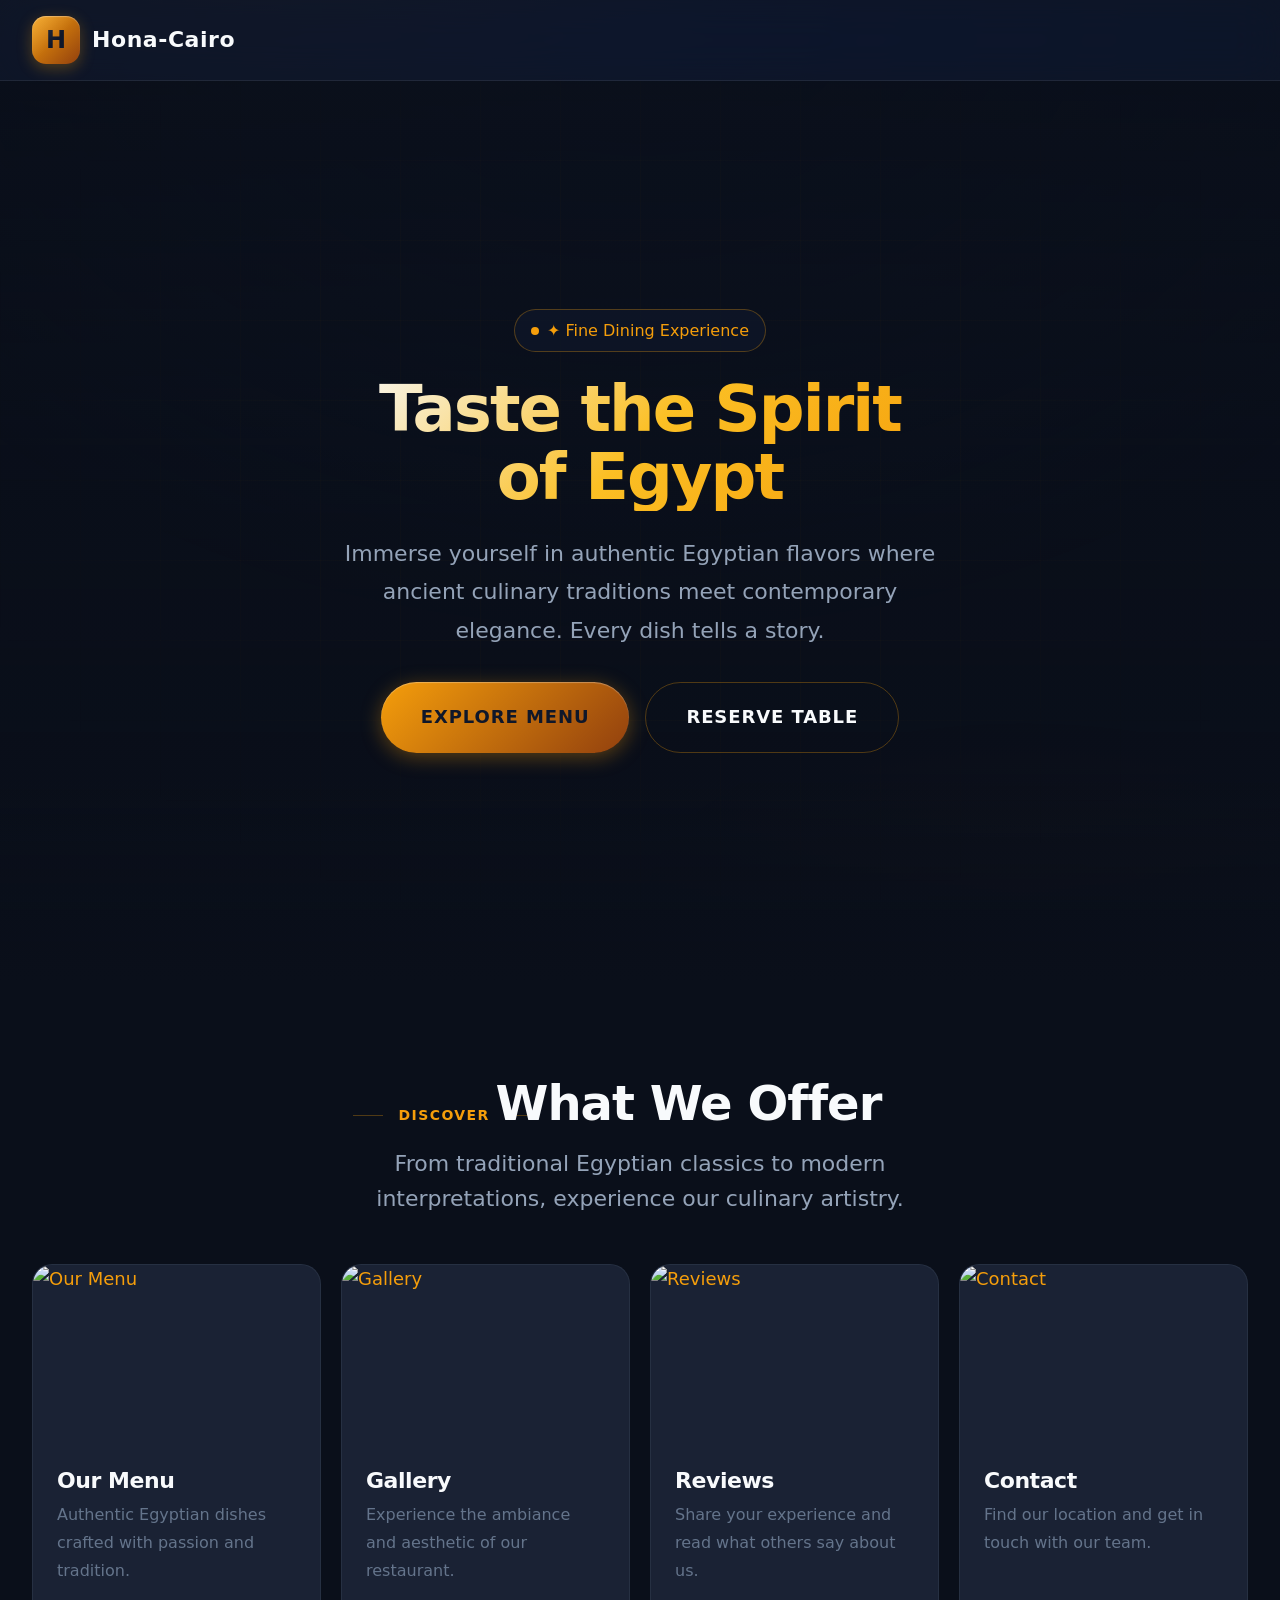
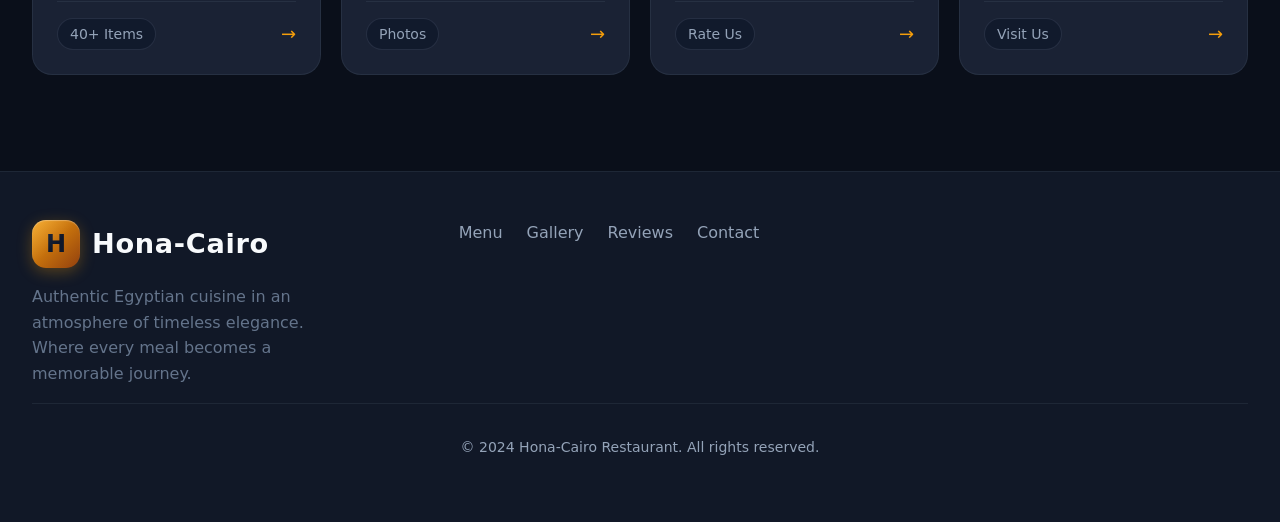
==== here-its-cairo-html/index.html @ 73181ec5 "Revamp Hona-Cairo restaurant app with multi-tenancy design system - Complete CSS architecture rebuil" ====
<!DOCTYPE html>
<html lang="en">
<head>
    <meta charset="UTF-8">
    <meta name="viewport" content="width=device-width, initial-scale=1.0">
    <title>Hona-Cairo Restaurant | Authentic Egyptian Cuisine</title>
    <link rel="stylesheet" href="css/styles.css">
    <meta name="description" content="Experience authentic Egyptian cuisine and rich cultural heritage at Hona-Cairo Restaurant.">
    <meta name="theme-color" content="#0a0f1a">
    <meta name="color-scheme" content="dark">
</head>
<body>

    <!-- Sticky Header with Glassmorphism -->
    <header class="site-header">
        <a href="index.html" class="logo-container">
            <div class="logo-icon">H</div>
            <span class="logo-text">Hona-Cairo</span>
        </a>
    </header>

    <!-- Main Content -->
    <main class="main-content">
        <!-- Hero Section -->
        <section class="hero">
            <video autoplay loop muted playsinline class="hero-video">
                <source src="placeholder-video.mp4" type="video/mp4">
                <img src="https://images.unsplash.com/photo-1517248135467-4c7edcad34c4?auto=format&fit=crop&w=1920&q=80" alt="Restaurant Ambiance">
            </video>
            
            <div class="hero-content">
                <div class="hero-badge">✦ Fine Dining Experience</div>
                <h1>Taste the Spirit<br>of Egypt</h1>
                <p>Immerse yourself in authentic Egyptian flavors where ancient culinary traditions meet contemporary elegance. Every dish tells a story.</p>
                <div class="hero-cta">
                    <a href="categories.html" class="btn btn-primary btn-lg">Explore Menu</a>
                    <a href="contact-us.html" class="btn btn-secondary btn-lg">Reserve Table</a>
                </div>
            </div>
        </section>

        <!-- Discover Section -->
        <section class="content-section">
            <div class="section-header">
                <span class="section-subtitle">Discover</span>
                <h2 class="section-title">What We Offer</h2>
                <p class="section-description">From traditional Egyptian classics to modern interpretations, experience our culinary artistry.</p>
            </div>
            
            <div class="grid grid-cols-2 md:grid-cols-4">
                <!-- Menu Card -->
                <a href="categories.html" class="card">
                    <div class="card-image">
                        <img src="https://images.unsplash.com/photo-1554118811-1e0d58224f24?auto=format&fit=crop&w=600&q=80" alt="Our Menu">
                    </div>
                    <div class="card-content">
                        <h3 class="card-title">Our Menu</h3>
                        <p class="card-description">Authentic Egyptian dishes crafted with passion and tradition.</p>
                        <div class="card-meta">
                            <span class="card-tag">40+ Items</span>
                            <span class="text-brand">→</span>
                        </div>
                    </div>
                </a>

                <!-- Gallery Card -->
                <a href="gallery.html" class="card">
                    <div class="card-image">
                        <img src="https://images.unsplash.com/photo-1509042239860-f550ce710b93?auto=format&fit=crop&w=600&q=80" alt="Gallery">
                    </div>
                    <div class="card-content">
                        <h3 class="card-title">Gallery</h3>
                        <p class="card-description">Experience the ambiance and aesthetic of our restaurant.</p>
                        <div class="card-meta">
                            <span class="card-tag">Photos</span>
                            <span class="text-brand">→</span>
                        </div>
                    </div>
                </a>

                <!-- Reviews Card -->
                <a href="rate-us.html" class="card">
                    <div class="card-image">
                        <img src="https://images.unsplash.com/photo-1516414447565-b14be0adf13e?auto=format&fit=crop&w=600&q=80" alt="Reviews">
                    </div>
                    <div class="card-content">
                        <h3 class="card-title">Reviews</h3>
                        <p class="card-description">Share your experience and read what others say about us.</p>
                        <div class="card-meta">
                            <span class="card-tag">Rate Us</span>
                            <span class="text-brand">→</span>
                        </div>
                    </div>
                </a>

                <!-- Contact Card -->
                <a href="contact-us.html" class="card">
                    <div class="card-image">
                        <img src="https://images.unsplash.com/photo-1524661135-423995f22d0b?auto=format&fit=crop&w=600&q=80" alt="Contact">
                    </div>
                    <div class="card-content">
                        <h3 class="card-title">Contact</h3>
                        <p class="card-description">Find our location and get in touch with our team.</p>
                        <div class="card-meta">
                            <span class="card-tag">Visit Us</span>
                            <span class="text-brand">→</span>
                        </div>
                    </div>
                </a>
            </div>
        </section>
    </main>

    <!-- Mobile Bottom Navigation -->
    <nav class="mobile-bottom-nav">
        <a href="index.html" class="mobile-nav-item active">
            <span class="mobile-nav-icon">🏠</span>
            <span class="mobile-nav-label">Home</span>
        </a>
        <a href="categories.html" class="mobile-nav-item">
            <span class="mobile-nav-icon">🍽️</span>
            <span class="mobile-nav-label">Menu</span>
        </a>
        <a href="gallery.html" class="mobile-nav-item">
            <span class="mobile-nav-icon">📸</span>
            <span class="mobile-nav-label">Gallery</span>
        </a>
        <a href="rate-us.html" class="mobile-nav-item">
            <span class="mobile-nav-icon">⭐</span>
            <span class="mobile-nav-label">Reviews</span>
        </a>
        <a href="contact-us.html" class="mobile-nav-item">
            <span class="mobile-nav-icon">📍</span>
            <span class="mobile-nav-label">Contact</span>
        </a>
    </nav>

    <!-- Desktop Footer -->
    <footer class="site-footer">
        <div class="footer-content">
            <div class="footer-brand">
                <a href="index.html" class="logo-container">
                    <div class="logo-icon">H</div>
                    <span class="logo-text">Hona-Cairo</span>
                </a>
                <p class="footer-description">Authentic Egyptian cuisine in an atmosphere of timeless elegance. Where every meal becomes a memorable journey.</p>
            </div>
            <div class="footer-links">
                <a href="categories.html">Menu</a>
                <a href="gallery.html">Gallery</a>
                <a href="rate-us.html">Reviews</a>
                <a href="contact-us.html">Contact</a>
            </div>
        </div>
        <div class="footer-bottom">
            <p>&copy; 2024 Hona-Cairo Restaurant. All rights reserved.</p>
        </div>
    </footer>

</body>
</html>
---- here-its-cairo-html/css/styles.css ----
/* 
  ╔══════════════════════════════════════════════════════════════════════════════╗
  ║  HONA-CAIRO RESTAURANT — Multi-Tenancy Ready Design System                  ║
  ║  Sophisticated Futuristic Theme with Glassmorphism & Neumorphism            ║
  ║  Version: 2.0 | Architecture: CSS Custom Properties for Easy Rebranding    ║
  ╚══════════════════════════════════════════════════════════════════════════════╝
*/

/* ═════════════════════════════════════════════════════════════════════════════
   THEME CONFIGURATION — Multi-Tenancy Brand Variables
   Modify these values to instantly rebrand for any restaurant
   ═════════════════════════════════════════════════════════════════════════════ */

:root {
  /* ───────────────────────────────────────────────────────────────────────────
     BRAND IDENTITY — Primary Colors (Change these for new restaurants)
     ─────────────────────────────────────────────────────────────────────────── */
  
  /* Brand Primary: Deep, sophisticated base color */
  --brand-primary: #0f172a;
  --brand-primary-light: #1e293b;
  --brand-primary-dark: #020617;
  
  /* Brand Accent: Signature highlight color (Gold for Hona-Cairo) */
  --brand-accent: #f59e0b;
  --brand-accent-light: #fbbf24;
  --brand-accent-dark: #d97706;
  --brand-accent-glow: rgba(245, 158, 11, 0.4);
  
  /* Brand Secondary: Complementary accent (Amber/Egyptian sand tones) */
  --brand-secondary: #92400e;
  --brand-secondary-light: #b45309;
  
  /* ───────────────────────────────────────────────────────────────────────────
     SEMANTIC COLORS — Application-wide color usage
     Maps brand colors to functional color names
     ─────────────────────────────────────────────────────────────────────────── */
  
  /* Background Colors */
  --bg-body: #0a0f1a;
  --bg-surface: #111827;
  --bg-surface-elevated: #1a2234;
  --bg-surface-hover: #232d42;
  --bg-glass: rgba(15, 23, 42, 0.7);
  --bg-glass-light: rgba(30, 41, 59, 0.5);
  
  /* Text Colors */
  --text-primary: #f8fafc;
  --text-secondary: #94a3b8;
  --text-tertiary: #64748b;
  --text-muted: #475569;
  --text-inverse: #0f172a;
  
  /* Border & Divider Colors */
  --border-subtle: rgba(148, 163, 184, 0.1);
  --border-default: rgba(148, 163, 184, 0.15);
  --border-accent: rgba(245, 158, 11, 0.3);
  --border-accent-strong: rgba(245, 158, 11, 0.5);
  
  /* ───────────────────────────────────────────────────────────────────────────
     TYPOGRAPHY — Font families and scale
     ─────────────────────────────────────────────────────────────────────────── */
  --font-display: 'Plus Jakarta Sans', system-ui, sans-serif;
  --font-body: 'Inter', system-ui, sans-serif;
  --font-accent: 'Space Grotesk', system-ui, sans-serif;
  
  /* Type Scale */
  --text-xs: clamp(0.75rem, 0.7rem + 0.25vw, 0.875rem);
  --text-sm: clamp(0.875rem, 0.8rem + 0.375vw, 1rem);
  --text-base: clamp(1rem, 0.95rem + 0.25vw, 1.125rem);
  --text-lg: clamp(1.125rem, 1rem + 0.625vw, 1.375rem);
  --text-xl: clamp(1.25rem, 1.1rem + 0.75vw, 1.75rem);
  --text-2xl: clamp(1.5rem, 1.3rem + 1vw, 2.25rem);
  --text-3xl: clamp(1.875rem, 1.5rem + 1.875vw, 3rem);
  --text-4xl: clamp(2.25rem, 1.8rem + 2.25vw, 4rem);
  --text-5xl: clamp(3rem, 2.2rem + 4vw, 5.5rem);
  
  /* Line Heights */
  --leading-tight: 1.1;
  --leading-snug: 1.3;
  --leading-normal: 1.6;
  --leading-relaxed: 1.75;
  
  /* Letter Spacing */
  --tracking-tight: -0.02em;
  --tracking-normal: 0;
  --tracking-wide: 0.025em;
  --tracking-wider: 0.05em;
  --tracking-widest: 0.1em;
  
  /* ───────────────────────────────────────────────────────────────────────────
     SPACING — Consistent spacing scale
     ─────────────────────────────────────────────────────────────────────────── */
  --space-1: 0.25rem;
  --space-2: 0.5rem;
  --space-3: 0.75rem;
  --space-4: 1rem;
  --space-5: 1.25rem;
  --space-6: 1.5rem;
  --space-8: 2rem;
  --space-10: 2.5rem;
  --space-12: 3rem;
  --space-16: 4rem;
  --space-20: 5rem;
  --space-24: 6rem;
  
  /* ───────────────────────────────────────────────────────────────────────────
     LAYOUT — Container and grid settings
     ─────────────────────────────────────────────────────────────────────────── */
  --container-max: 1400px;
  --container-narrow: 900px;
  --container-padding: clamp(1rem, 5vw, 2rem);
  --section-padding-y: clamp(3rem, 8vw, 6rem);
  
  /* ───────────────────────────────────────────────────────────────────────────
     EFFECTS — Shadows, glows, and visual effects
     ─────────────────────────────────────────────────────────────────────────── */
  
  /* Shadows */
  --shadow-sm: 0 1px 2px 0 rgba(0, 0, 0, 0.3);
  --shadow-md: 0 4px 6px -1px rgba(0, 0, 0, 0.4), 0 2px 4px -2px rgba(0, 0, 0, 0.3);
  --shadow-lg: 0 10px 15px -3px rgba(0, 0, 0, 0.5), 0 4px 6px -4px rgba(0, 0, 0, 0.4);
  --shadow-xl: 0 20px 25px -5px rgba(0, 0, 0, 0.6), 0 8px 10px -6px rgba(0, 0, 0, 0.4);
  --shadow-glow: 0 0 40px var(--brand-accent-glow);
  --shadow-glow-sm: 0 0 20px var(--brand-accent-glow);
  
  /* Glass Effects */
  --glass-bg: rgba(15, 23, 42, 0.75);
  --glass-border: rgba(255, 255, 255, 0.08);
  --glass-blur: blur(20px) saturate(180%);
  
  /* Neumorphism (Subtle depth) */
  --neu-light: rgba(255, 255, 255, 0.05);
  --neu-shadow: rgba(0, 0, 0, 0.5);
  
  /* ───────────────────────────────────────────────────────────────────────────
     ANIMATION — Timing and easing functions
     ─────────────────────────────────────────────────────────────────────────── */
  --duration-instant: 100ms;
  --duration-fast: 200ms;
  --duration-normal: 300ms;
  --duration-slow: 500ms;
  --duration-slower: 800ms;
  
  --ease-linear: linear;
  --ease-in: cubic-bezier(0.4, 0, 1, 1);
  --ease-out: cubic-bezier(0, 0, 0.2, 1);
  --ease-in-out: cubic-bezier(0.4, 0, 0.2, 1);
  --ease-spring: cubic-bezier(0.34, 1.56, 0.64, 1);
  --ease-bounce: cubic-bezier(0.68, -0.55, 0.265, 1.55);
  
  /* ───────────────────────────────────────────────────────────────────────────
     Z-INDEX SCALE — Layer management
     ─────────────────────────────────────────────────────────────────────────── */
  --z-base: 0;
  --z-dropdown: 100;
  --z-sticky: 500;
  --z-header: 1000;
  --z-modal: 2000;
  --z-popover: 3000;
  --z-tooltip: 4000;
}

/* ═════════════════════════════════════════════════════════════════════════════
   IMPORTS — Modern font families
   ═════════════════════════════════════════════════════════════════════════════ */
@import url('https://fonts.googleapis.com/css2?family=Inter:wght@300;400;500;600;700;800&family=Plus+Jakarta+Sans:wght@400;500;600;700;800&family=Space+Grotesk:wght@400;500;600;700&display=swap');

/* ═════════════════════════════════════════════════════════════════════════════
   BASE STYLES — CSS Reset & Foundation
   ═════════════════════════════════════════════════════════════════════════════ */

*, *::before, *::after {
  box-sizing: border-box;
  margin: 0;
  padding: 0;
}

html {
  font-size: 16px;
  scroll-behavior: smooth;
  -webkit-font-smoothing: antialiased;
  -moz-osx-font-smoothing: grayscale;
  text-rendering: optimizeLegibility;
}

body {
  font-family: var(--font-body);
  font-size: var(--text-base);
  line-height: var(--leading-normal);
  color: var(--text-primary);
  background-color: var(--bg-body);
  min-height: 100vh;
  display: flex;
  flex-direction: column;
  overflow-x: hidden;
  padding-bottom: 80px; /* Space for mobile bottom nav */
}

/* Dynamic Background Layers */
body::before {
  content: '';
  position: fixed;
  inset: 0;
  background: 
    radial-gradient(ellipse 80% 50% at 20% -10%, rgba(245, 158, 11, 0.08) 0%, transparent 50%),
    radial-gradient(ellipse 60% 40% at 80% 100%, rgba(146, 64, 14, 0.1) 0%, transparent 50%),
    radial-gradient(ellipse 100% 100% at 50% 0%, rgba(15, 23, 42, 0.8) 0%, transparent 70%);
  z-index: -2;
  pointer-events: none;
}

/* Animated Mesh Gradient Overlay */
body::after {
  content: '';
  position: fixed;
  inset: 0;
  background-image: 
    linear-gradient(rgba(245, 158, 11, 0.02) 1px, transparent 1px),
    linear-gradient(90deg, rgba(245, 158, 11, 0.02) 1px, transparent 1px);
  background-size: 80px 80px;
  mask-image: radial-gradient(ellipse at center, black 40%, transparent 80%);
  z-index: -1;
  pointer-events: none;
  animation: meshFloat 20s ease-in-out infinite;
}

/* ═════════════════════════════════════════════════════════════════════════════
   TYPOGRAPHY — Headings & Text Styles
   ═════════════════════════════════════════════════════════════════════════════ */

h1, h2, h3, h4, h5, h6 {
  font-family: var(--font-display);
  font-weight: 700;
  line-height: var(--leading-tight);
  letter-spacing: var(--tracking-tight);
  color: var(--text-primary);
}

h1 { font-size: var(--text-4xl); }
h2 { font-size: var(--text-3xl); }
h3 { font-size: var(--text-2xl); }
h4 { font-size: var(--text-xl); }
h5 { font-size: var(--text-lg); }
h6 { font-size: var(--text-base); }

p {
  margin-bottom: var(--space-4);
  color: var(--text-secondary);
}

a {
  color: var(--brand-accent);
  text-decoration: none;
  transition: all var(--duration-fast) var(--ease-out);
  position: relative;
}

a:hover {
  color: var(--brand-accent-light);
}

/* Text Selection */
::selection {
  background: var(--brand-accent-glow);
  color: var(--text-primary);
}

/* ═════════════════════════════════════════════════════════════════════════════
   LAYOUT — Container & Grid System
   ═════════════════════════════════════════════════════════════════════════════ */

.container {
  width: 100%;
  max-width: var(--container-max);
  margin: 0 auto;
  padding: 0 var(--container-padding);
}

.container-narrow {
  max-width: var(--container-narrow);
}

.main-content {
  flex: 1;
  width: 100%;
}

.content-section {
  padding: var(--section-padding-y) var(--container-padding);
  max-width: var(--container-max);
  margin: 0 auto;
}

/* Modern Grid System */
.grid {
  display: grid;
  gap: var(--space-5);
}

.grid-cols-1 { grid-template-columns: repeat(1, 1fr); }
.grid-cols-2 { grid-template-columns: repeat(2, 1fr); }
.grid-cols-3 { grid-template-columns: repeat(3, 1fr); }
.grid-cols-4 { grid-template-columns: repeat(4, 1fr); }

@media (min-width: 640px) {
  .sm\:grid-cols-2 { grid-template-columns: repeat(2, 1fr); }
  .sm\:grid-cols-3 { grid-template-columns: repeat(3, 1fr); }
}

@media (min-width: 768px) {
  .md\:grid-cols-2 { grid-template-columns: repeat(2, 1fr); }
  .md\:grid-cols-3 { grid-template-columns: repeat(3, 1fr); }
  .md\:grid-cols-4 { grid-template-columns: repeat(4, 1fr); }
}

@media (min-width: 1024px) {
  .lg\:grid-cols-3 { grid-template-columns: repeat(3, 1fr); }
  .lg\:grid-cols-4 { grid-template-columns: repeat(4, 1fr); }
  .lg\:grid-cols-5 { grid-template-columns: repeat(5, 1fr); }
}

/* Flexbox Utilities */
.flex { display: flex; }
.flex-col { flex-direction: column; }
.items-center { align-items: center; }
.justify-center { justify-content: center; }
.justify-between { justify-content: space-between; }
.gap-2 { gap: var(--space-2); }
.gap-4 { gap: var(--space-4); }
.gap-6 { gap: var(--space-6); }

/* ═════════════════════════════════════════════════════════════════════════════
   HEADER — Sophisticated Sticky Navigation
   ═════════════════════════════════════════════════════════════════════════════ */

.site-header {
  position: sticky;
  top: 0;
  z-index: var(--z-header);
  background: var(--glass-bg);
  backdrop-filter: var(--glass-blur);
  -webkit-backdrop-filter: var(--glass-blur);
  border-bottom: 1px solid var(--glass-border);
  padding: var(--space-4) var(--container-padding);
  transition: all var(--duration-normal) var(--ease-out);
}

.site-header.scrolled {
  background: rgba(10, 15, 26, 0.95);
  box-shadow: var(--shadow-lg);
}

/* Logo System */
.logo-container {
  display: flex;
  align-items: center;
  gap: var(--space-3);
  text-decoration: none;
}

.logo-icon {
  width: 48px;
  height: 48px;
  background: linear-gradient(135deg, var(--brand-accent), var(--brand-secondary));
  border-radius: 14px;
  display: flex;
  justify-content: center;
  align-items: center;
  font-family: var(--font-accent);
  font-weight: 800;
  font-size: 1.5rem;
  color: var(--text-inverse);
  box-shadow: 
    0 4px 15px rgba(245, 158, 11, 0.3),
    inset 0 1px 1px rgba(255, 255, 255, 0.3);
  position: relative;
  overflow: hidden;
  transition: all var(--duration-normal) var(--ease-spring);
}

.logo-icon::before {
  content: '';
  position: absolute;
  inset: 0;
  background: linear-gradient(135deg, rgba(255,255,255,0.3), transparent 50%);
  opacity: 0.6;
}

.logo-container:hover .logo-icon {
  transform: rotate(-5deg) scale(1.08);
  box-shadow: 
    0 6px 25px rgba(245, 158, 11, 0.5),
    inset 0 1px 1px rgba(255, 255, 255, 0.4);
}

.logo-text {
  font-family: var(--font-display);
  font-size: var(--text-lg);
  font-weight: 700;
  color: var(--text-primary);
  letter-spacing: var(--tracking-wide);
  position: relative;
}

.logo-text::after {
  content: '';
  position: absolute;
  bottom: -4px;
  left: 0;
  width: 0;
  height: 2px;
  background: linear-gradient(90deg, var(--brand-accent), transparent);
  transition: width var(--duration-normal) var(--ease-out);
}

.logo-container:hover .logo-text::after {
  width: 100%;
}

/* ═════════════════════════════════════════════════════════════════════════════
   HERO SECTION — Cinematic Full-Screen Experience
   ═════════════════════════════════════════════════════════════════════════════ */

.hero {
  position: relative;
  min-height: 100vh;
  min-height: 100dvh;
  display: flex;
  flex-direction: column;
  justify-content: center;
  align-items: center;
  text-align: center;
  overflow: hidden;
  padding: var(--space-16) var(--container-padding);
}

.hero-video {
  position: absolute;
  inset: 0;
  width: 100%;
  height: 100%;
  object-fit: cover;
  z-index: -2;
}

.hero::before {
  content: '';
  position: absolute;
  inset: 0;
  background: linear-gradient(
    180deg,
    rgba(10, 15, 26, 0.85) 0%,
    rgba(10, 15, 26, 0.6) 40%,
    rgba(10, 15, 26, 0.85) 100%
  );
  z-index: -1;
}

.hero::after {
  content: '';
  position: absolute;
  bottom: 0;
  left: 0;
  right: 0;
  height: 200px;
  background: linear-gradient(to top, var(--bg-body), transparent);
  z-index: -1;
}

.hero-content {
  position: relative;
  z-index: 1;
  max-width: 800px;
  animation: heroFadeIn 1s var(--ease-out) forwards;
}

.hero-badge {
  display: inline-flex;
  align-items: center;
  gap: var(--space-2);
  padding: var(--space-2) var(--space-4);
  background: var(--bg-glass);
  border: 1px solid var(--border-accent);
  border-radius: 100px;
  font-size: var(--text-sm);
  font-weight: 500;
  color: var(--brand-accent);
  margin-bottom: var(--space-6);
  backdrop-filter: blur(10px);
}

.hero-badge::before {
  content: '';
  width: 8px;
  height: 8px;
  background: var(--brand-accent);
  border-radius: 50%;
  animation: pulse 2s ease-in-out infinite;
}

.hero h1 {
  font-size: var(--text-5xl);
  font-weight: 800;
  margin-bottom: var(--space-6);
  background: linear-gradient(
    135deg,
    var(--text-primary) 0%,
    var(--brand-accent-light) 50%,
    var(--brand-accent) 100%
  );
  -webkit-background-clip: text;
  -webkit-text-fill-color: transparent;
  background-clip: text;
  line-height: 1.05;
  letter-spacing: -0.03em;
}

.hero p {
  font-size: var(--text-lg);
  color: var(--text-secondary);
  max-width: 600px;
  margin: 0 auto var(--space-8);
  font-weight: 400;
  line-height: var(--leading-relaxed);
}

.hero-cta {
  display: flex;
  flex-wrap: wrap;
  gap: var(--space-4);
  justify-content: center;
  animation: heroFadeIn 1s 0.3s var(--ease-out) backwards;
}

/* ═════════════════════════════════════════════════════════════════════════════
   BUTTONS — Sophisticated Button System
   ═════════════════════════════════════════════════════════════════════════════ */

.btn {
  display: inline-flex;
  align-items: center;
  justify-content: center;
  gap: var(--space-2);
  padding: var(--space-4) var(--space-8);
  font-family: var(--font-display);
  font-size: var(--text-sm);
  font-weight: 600;
  letter-spacing: var(--tracking-wider);
  text-transform: uppercase;
  border-radius: 100px;
  border: none;
  cursor: pointer;
  transition: all var(--duration-normal) var(--ease-spring);
  position: relative;
  overflow: hidden;
}

.btn-primary {
  background: linear-gradient(135deg, var(--brand-accent), var(--brand-secondary));
  color: var(--text-inverse);
  box-shadow: 
    0 4px 20px rgba(245, 158, 11, 0.35),
    inset 0 1px 1px rgba(255, 255, 255, 0.3);
}

.btn-primary::before {
  content: '';
  position: absolute;
  inset: 0;
  background: linear-gradient(90deg, transparent, rgba(255,255,255,0.4), transparent);
  transform: translateX(-100%);
  transition: transform 0.6s ease;
}

.btn-primary:hover {
  transform: translateY(-3px);
  box-shadow: 
    0 8px 30px rgba(245, 158, 11, 0.5),
    inset 0 1px 1px rgba(255, 255, 255, 0.4);
}

.btn-primary:hover::before {
  transform: translateX(100%);
}

.btn-secondary {
  background: transparent;
  color: var(--text-primary);
  border: 1.5px solid var(--border-accent);
  backdrop-filter: blur(10px);
}

.btn-secondary:hover {
  background: var(--bg-glass);
  border-color: var(--border-accent-strong);
  box-shadow: var(--shadow-glow-sm);
  transform: translateY(-2px);
}

.btn-lg {
  padding: var(--space-5) var(--space-10);
  font-size: var(--text-base);
}

/* ═════════════════════════════════════════════════════════════════════════════
   CARDS — Glassmorphism Card System
   ═════════════════════════════════════════════════════════════════════════════ */

.card {
  background: var(--bg-surface-elevated);
  border-radius: 20px;
  overflow: hidden;
  border: 1px solid var(--border-subtle);
  transition: all var(--duration-normal) var(--ease-out);
  display: flex;
  flex-direction: column;
  position: relative;
}

.card::before {
  content: '';
  position: absolute;
  top: 0;
  left: 0;
  right: 0;
  height: 1px;
  background: linear-gradient(90deg, transparent, var(--brand-accent-glow), transparent);
  opacity: 0;
  transition: opacity var(--duration-normal);
}

.card:hover {
  transform: translateY(-8px);
  background: var(--bg-surface-hover);
  border-color: var(--border-accent);
  box-shadow: 
    var(--shadow-xl),
    0 0 40px rgba(245, 158, 11, 0.15);
}

.card:hover::before {
  opacity: 1;
}

.card-image {
  position: relative;
  aspect-ratio: 16 / 10;
  overflow: hidden;
}

.card-image img {
  width: 100%;
  height: 100%;
  object-fit: cover;
  transition: transform var(--duration-slow) var(--ease-out);
}

.card:hover .card-image img {
  transform: scale(1.08);
}

.card-image::after {
  content: '';
  position: absolute;
  inset: 0;
  background: linear-gradient(to top, var(--bg-surface-elevated) 0%, transparent 50%);
}

.card-content {
  padding: var(--space-6);
  flex: 1;
  display: flex;
  flex-direction: column;
  position: relative;
  z-index: 1;
}

.card-title {
  font-family: var(--font-display);
  font-size: var(--text-lg);
  font-weight: 700;
  margin-bottom: var(--space-2);
  color: var(--text-primary);
}

.card-description {
  font-size: var(--text-sm);
  color: var(--text-tertiary);
  line-height: var(--leading-relaxed);
  margin-bottom: var(--space-4);
}

.card-meta {
  display: flex;
  align-items: center;
  justify-content: space-between;
  margin-top: auto;
  padding-top: var(--space-4);
  border-top: 1px solid var(--border-subtle);
}

.card-price {
  font-family: var(--font-accent);
  font-size: var(--text-xl);
  font-weight: 700;
  color: var(--brand-accent);
}

.card-tag {
  display: inline-flex;
  align-items: center;
  padding: var(--space-1) var(--space-3);
  background: var(--bg-glass);
  border: 1px solid var(--border-default);
  border-radius: 100px;
  font-size: var(--text-xs);
  font-weight: 500;
  color: var(--text-secondary);
}

/* ═════════════════════════════════════════════════════════════════════════════
   FORMS — Modern Input System
   ═════════════════════════════════════════════════════════════════════════════ */

.form-container {
  background: var(--bg-surface);
  padding: var(--space-8);
  border-radius: 24px;
  border: 1px solid var(--border-default);
  box-shadow: var(--shadow-lg);
  max-width: 600px;
  margin: 0 auto;
  position: relative;
  overflow: hidden;
}

.form-container::before {
  content: '';
  position: absolute;
  top: 0;
  left: 0;
  right: 0;
  height: 3px;
  background: linear-gradient(90deg, var(--brand-accent), var(--brand-secondary), var(--brand-accent));
}

.form-group {
  margin-bottom: var(--space-6);
}

.form-label {
  display: block;
  margin-bottom: var(--space-2);
  font-weight: 500;
  font-size: var(--text-sm);
  color: var(--text-secondary);
}

.form-input {
  width: 100%;
  padding: var(--space-4);
  background: var(--bg-body);
  border: 1.5px solid var(--border-default);
  border-radius: 12px;
  font-family: var(--font-body);
  font-size: var(--text-base);
  color: var(--text-primary);
  transition: all var(--duration-fast) var(--ease-out);
}

.form-input::placeholder {
  color: var(--text-muted);
}

.form-input:hover {
  border-color: var(--border-accent);
}

.form-input:focus {
  outline: none;
  border-color: var(--brand-accent);
  box-shadow: 0 0 0 4px var(--brand-accent-glow);
  background: var(--bg-surface);
}

.form-textarea {
  min-height: 150px;
  resize: vertical;
}

/* ═════════════════════════════════════════════════════════════════════════════
   RATING SYSTEM — Interactive Star Rating
   ═════════════════════════════════════════════════════════════════════════════ */

.rating-container {
  display: flex;
  flex-direction: column;
  align-items: center;
  gap: var(--space-4);
  padding: var(--space-8);
  background: var(--bg-surface);
  border-radius: 20px;
  border: 1px solid var(--border-default);
}

.rating-stars {
  display: flex;
  flex-direction: row-reverse;
  gap: var(--space-2);
}

.rating-stars input {
  display: none;
}

.rating-stars label {
  font-size: 2.5rem;
  color: var(--text-muted);
  cursor: pointer;
  transition: all var(--duration-fast) var(--ease-spring);
  filter: drop-shadow(0 0 0 transparent);
}

.rating-stars label:hover,
.rating-stars label:hover ~ label,
.rating-stars input:checked ~ label {
  color: var(--brand-accent);
  filter: drop-shadow(0 0 10px var(--brand-accent-glow));
  transform: scale(1.1);
}

/* ═════════════════════════════════════════════════════════════════════════════
   MAP — Embedded Map Container
   ═════════════════════════════════════════════════════════════════════════════ */

.map-container {
  width: 100%;
  height: 400px;
  border-radius: 20px;
  overflow: hidden;
  border: 1px solid var(--border-default);
  box-shadow: var(--shadow-lg);
}

.map-container iframe {
  width: 100%;
  height: 100%;
  border: 0;
  filter: grayscale(0.5) contrast(1.1) brightness(0.9);
}

/* ═════════════════════════════════════════════════════════════════════════════
   GALLERY — Masonry-style Grid
   ═════════════════════════════════════════════════════════════════════════════ */

.gallery {
  display: grid;
  grid-template-columns: repeat(2, 1fr);
  gap: var(--space-4);
}

.gallery-item {
  position: relative;
  border-radius: 16px;
  overflow: hidden;
  aspect-ratio: 1;
  cursor: pointer;
  border: 1px solid var(--border-subtle);
  transition: all var(--duration-normal) var(--ease-out);
}

.gallery-item:nth-child(3n) {
  grid-row: span 2;
}

.gallery-item img {
  width: 100%;
  height: 100%;
  object-fit: cover;
  transition: transform var(--duration-slow) var(--ease-out);
}

.gallery-item::after {
  content: '';
  position: absolute;
  inset: 0;
  background: linear-gradient(180deg, transparent 30%, rgba(10, 15, 26, 0.9) 100%);
  opacity: 0;
  transition: opacity var(--duration-normal);
}

.gallery-item:hover {
  border-color: var(--border-accent);
  box-shadow: var(--shadow-glow);
  z-index: 1;
}

.gallery-item:hover img {
  transform: scale(1.1);
}

.gallery-item:hover::after {
  opacity: 1;
}

.gallery-caption {
  position: absolute;
  bottom: 0;
  left: 0;
  right: 0;
  padding: var(--space-6);
  transform: translateY(100%);
  transition: transform var(--duration-normal) var(--ease-out);
  z-index: 2;
}

.gallery-item:hover .gallery-caption {
  transform: translateY(0);
}

/* ═════════════════════════════════════════════════════════════════════════════
   MOBILE BOTTOM NAVIGATION — App-like Experience
   ═════════════════════════════════════════════════════════════════════════════ */

.mobile-bottom-nav {
  position: fixed;
  bottom: 0;
  left: 0;
  right: 0;
  height: 76px;
  background: var(--glass-bg);
  backdrop-filter: var(--glass-blur);
  -webkit-backdrop-filter: var(--glass-blur);
  border-top: 1px solid var(--glass-border);
  display: flex;
  justify-content: space-around;
  align-items: center;
  padding: 0 var(--space-4);
  z-index: var(--z-header);
  box-shadow: 0 -8px 32px rgba(0, 0, 0, 0.4);
}

.mobile-nav-item {
  display: flex;
  flex-direction: column;
  align-items: center;
  justify-content: center;
  gap: var(--space-1);
  padding: var(--space-2) var(--space-3);
  border-radius: 16px;
  text-decoration: none;
  color: var(--text-tertiary);
  transition: all var(--duration-fast) var(--ease-out);
  position: relative;
  min-width: 64px;
}

.mobile-nav-item::before {
  content: '';
  position: absolute;
  inset: 0;
  background: var(--brand-accent-glow);
  border-radius: 16px;
  opacity: 0;
  transform: scale(0.8);
  transition: all var(--duration-fast) var(--ease-out);
}

.mobile-nav-item:hover {
  color: var(--text-secondary);
}

.mobile-nav-item.active {
  color: var(--brand-accent);
}

.mobile-nav-item.active::before {
  opacity: 1;
  transform: scale(1);
}

.mobile-nav-item.active::after {
  content: '';
  position: absolute;
  top: -2px;
  width: 20px;
  height: 3px;
  background: var(--brand-accent);
  border-radius: 0 0 4px 4px;
  box-shadow: var(--shadow-glow-sm);
}

.mobile-nav-icon {
  font-size: 1.5rem;
  position: relative;
  z-index: 1;
  transition: transform var(--duration-fast) var(--ease-spring);
}

.mobile-nav-item:hover .mobile-nav-icon,
.mobile-nav-item.active .mobile-nav-icon {
  transform: translateY(-2px);
}

.mobile-nav-label {
  font-size: 0.65rem;
  font-weight: 600;
  letter-spacing: 0.5px;
  text-transform: uppercase;
  position: relative;
  z-index: 1;
}

/* Hide mobile nav on larger screens */
@media (min-width: 768px) {
  .mobile-bottom-nav {
    display: none;
  }
  
  body {
    padding-bottom: 0;
  }
}

/* ═════════════════════════════════════════════════════════════════════════════
   FOOTER — Modern Minimal Footer
   ═════════════════════════════════════════════════════════════════════════════ */

.site-footer {
  background: var(--bg-surface);
  border-top: 1px solid var(--border-subtle);
  padding: var(--space-12) var(--container-padding);
  margin-top: auto;
}

.footer-content {
  max-width: var(--container-max);
  margin: 0 auto;
  display: grid;
  gap: var(--space-8);
}

.footer-brand {
  display: flex;
  flex-direction: column;
  gap: var(--space-4);
}

.footer-brand .logo-text {
  font-size: var(--text-xl);
}

.footer-description {
  color: var(--text-tertiary);
  font-size: var(--text-sm);
  max-width: 300px;
}

.footer-links {
  display: flex;
  flex-wrap: wrap;
  gap: var(--space-6);
}

.footer-links a {
  color: var(--text-secondary);
  font-size: var(--text-sm);
  font-weight: 500;
  position: relative;
}

.footer-links a::after {
  content: '';
  position: absolute;
  bottom: -4px;
  left: 0;
  width: 0;
  height: 2px;
  background: var(--brand-accent);
  transition: width var(--duration-fast) var(--ease-out);
}

.footer-links a:hover {
  color: var(--brand-accent);
}

.footer-links a:hover::after {
  width: 100%;
}

.footer-bottom {
  padding-top: var(--space-8);
  border-top: 1px solid var(--border-subtle);
  text-align: center;
  color: var(--text-muted);
  font-size: var(--text-xs);
}

/* ═════════════════════════════════════════════════════════════════════════════
   BREADCRUMBS — Navigation Trail
   ═════════════════════════════════════════════════════════════════════════════ */

.breadcrumbs {
  display: flex;
  align-items: center;
  flex-wrap: wrap;
  gap: var(--space-2);
  margin-bottom: var(--space-8);
  font-size: var(--text-sm);
  color: var(--text-tertiary);
}

.breadcrumbs a {
  color: var(--text-secondary);
  font-weight: 500;
}

.breadcrumbs a:hover {
  color: var(--brand-accent);
}

.breadcrumbs-separator {
  color: var(--text-muted);
}

.breadcrumbs-current {
  color: var(--brand-accent);
  font-weight: 600;
}

/* ═════════════════════════════════════════════════════════════════════════════
   SECTION COMPONENTS — Reusable UI Elements
   ═════════════════════════════════════════════════════════════════════════════ */

.section-header {
  text-align: center;
  margin-bottom: var(--space-12);
}

.section-subtitle {
  display: inline-block;
  font-size: var(--text-xs);
  font-weight: 600;
  letter-spacing: var(--tracking-widest);
  text-transform: uppercase;
  color: var(--brand-accent);
  margin-bottom: var(--space-4);
  position: relative;
}

.section-subtitle::before,
.section-subtitle::after {
  content: '';
  position: absolute;
  top: 50%;
  width: 30px;
  height: 1px;
  background: var(--border-accent);
}

.section-subtitle::before {
  right: calc(100% + var(--space-4));
}

.section-subtitle::after {
  left: calc(100% + var(--space-4));
}

.section-title {
  font-size: var(--text-3xl);
  font-weight: 800;
  margin-bottom: var(--space-4);
  position: relative;
  display: inline-block;
}

.section-description {
  font-size: var(--text-lg);
  color: var(--text-secondary);
  max-width: 600px;
  margin: 0 auto;
}

/* ═════════════════════════════════════════════════════════════════════════════
   UTILITY CLASSES — Helper Classes
   ═════════════════════════════════════════════════════════════════════════════ */

.text-center { text-align: center; }
.text-left { text-align: left; }
.text-right { text-align: right; }

.text-brand { color: var(--brand-accent); }
.text-primary { color: var(--text-primary); }
.text-secondary { color: var(--text-secondary); }
.text-muted { color: var(--text-muted); }

.font-display { font-family: var(--font-display); }
.font-accent { font-family: var(--font-accent); }

.mt-2 { margin-top: var(--space-2); }
.mt-4 { margin-top: var(--space-4); }
.mt-6 { margin-top: var(--space-6); }
.mt-8 { margin-top: var(--space-8); }
.mb-2 { margin-bottom: var(--space-2); }
.mb-4 { margin-bottom: var(--space-4); }
.mb-6 { margin-bottom: var(--space-6); }
.mb-8 { margin-bottom: var(--space-8); }

.hidden { display: none; }

/* ═════════════════════════════════════════════════════════════════════════════
   RESPONSIVE BREAKPOINTS — Adaptive Layout
   ═════════════════════════════════════════════════════════════════════════════ */

@media (min-width: 640px) {
  .gallery {
    grid-template-columns: repeat(3, 1fr);
  }
  
  .hero h1 {
    font-size: var(--text-5xl);
  }
}

@media (min-width: 768px) {
  .grid-cols-md-2 { grid-template-columns: repeat(2, 1fr); }
  .grid-cols-md-3 { grid-template-columns: repeat(3, 1fr); }
  .grid-cols-md-4 { grid-template-columns: repeat(4, 1fr); }
  
  .hero h1 {
    font-size: 4rem;
  }
  
  .footer-content {
    grid-template-columns: 1fr 2fr;
    align-items: start;
  }
  
  .site-footer {
    display: block;
  }
}

@media (min-width: 1024px) {
  .grid-cols-lg-3 { grid-template-columns: repeat(3, 1fr); }
  .grid-cols-lg-4 { grid-template-columns: repeat(4, 1fr); }
  
  .gallery {
    grid-template-columns: repeat(4, 1fr);
  }
  
  .map-container {
    height: 500px;
  }
}

/* ═════════════════════════════════════════════════════════════════════════════
   ANIMATIONS — Keyframe Definitions
   ═════════════════════════════════════════════════════════════════════════════ */

@keyframes heroFadeIn {
  from {
    opacity: 0;
    transform: translateY(30px);
  }
  to {
    opacity: 1;
    transform: translateY(0);
  }
}

@keyframes fadeInUp {
  from {
    opacity: 0;
    transform: translateY(20px);
  }
  to {
    opacity: 1;
    transform: translateY(0);
  }
}

@keyframes pulse {
  0%, 100% {
    opacity: 1;
    transform: scale(1);
  }
  50% {
    opacity: 0.5;
    transform: scale(1.2);
  }
}

@keyframes meshFloat {
  0%, 100% {
    transform: translateY(0) rotate(0deg);
  }
  50% {
    transform: translateY(-10px) rotate(1deg);
  }
}

@keyframes shimmer {
  0% {
    background-position: -200% center;
  }
  100% {
    background-position: 200% center;
  }
}

@keyframes float {
  0%, 100% {
    transform: translateY(0);
  }
  50% {
    transform: translateY(-10px);
  }
}

/* Staggered Animation for Cards */
.card {
  animation: fadeInUp 0.6s var(--ease-out) backwards;
}

.card:nth-child(1) { animation-delay: 0.05s; }
.card:nth-child(2) { animation-delay: 0.1s; }
.card:nth-child(3) { animation-delay: 0.15s; }
.card:nth-child(4) { animation-delay: 0.2s; }
.card:nth-child(5) { animation-delay: 0.25s; }
.card:nth-child(6) { animation-delay: 0.3s; }

/* ═════════════════════════════════════════════════════════════════════════════
   SCROLLBAR — Custom Scrollbar Styling
   ═════════════════════════════════════════════════════════════════════════════ */

::-webkit-scrollbar {
  width: 8px;
  height: 8px;
}

::-webkit-scrollbar-track {
  background: var(--bg-surface);
}

::-webkit-scrollbar-thumb {
  background: var(--brand-primary-light);
  border-radius: 4px;
}

::-webkit-scrollbar-thumb:hover {
  background: var(--brand-accent-dark);
}

/* ═════════════════════════════════════════════════════════════════════════════
   ACCESSIBILITY — Focus & Reduced Motion
   ═════════════════════════════════════════════════════════════════════════════ */

:focus-visible {
  outline: 2px solid var(--brand-accent);
  outline-offset: 2px;
}

@media (prefers-reduced-motion: reduce) {
  *, *::before, *::after {
    animation-duration: 0.01ms !important;
    animation-iteration-count: 1 !important;
    transition-duration: 0.01ms !important;
  }
  
  html {
    scroll-behavior: auto;
  }
}

/* ═════════════════════════════════════════════════════════════════════════════
   PRINT STYLES — Print Optimization
   ═════════════════════════════════════════════════════════════════════════════ */

@media print {
  .mobile-bottom-nav,
  .site-header {
    display: none;
  }
  
  body {
    background: white;
    color: black;
    padding-bottom: 0;
  }
}
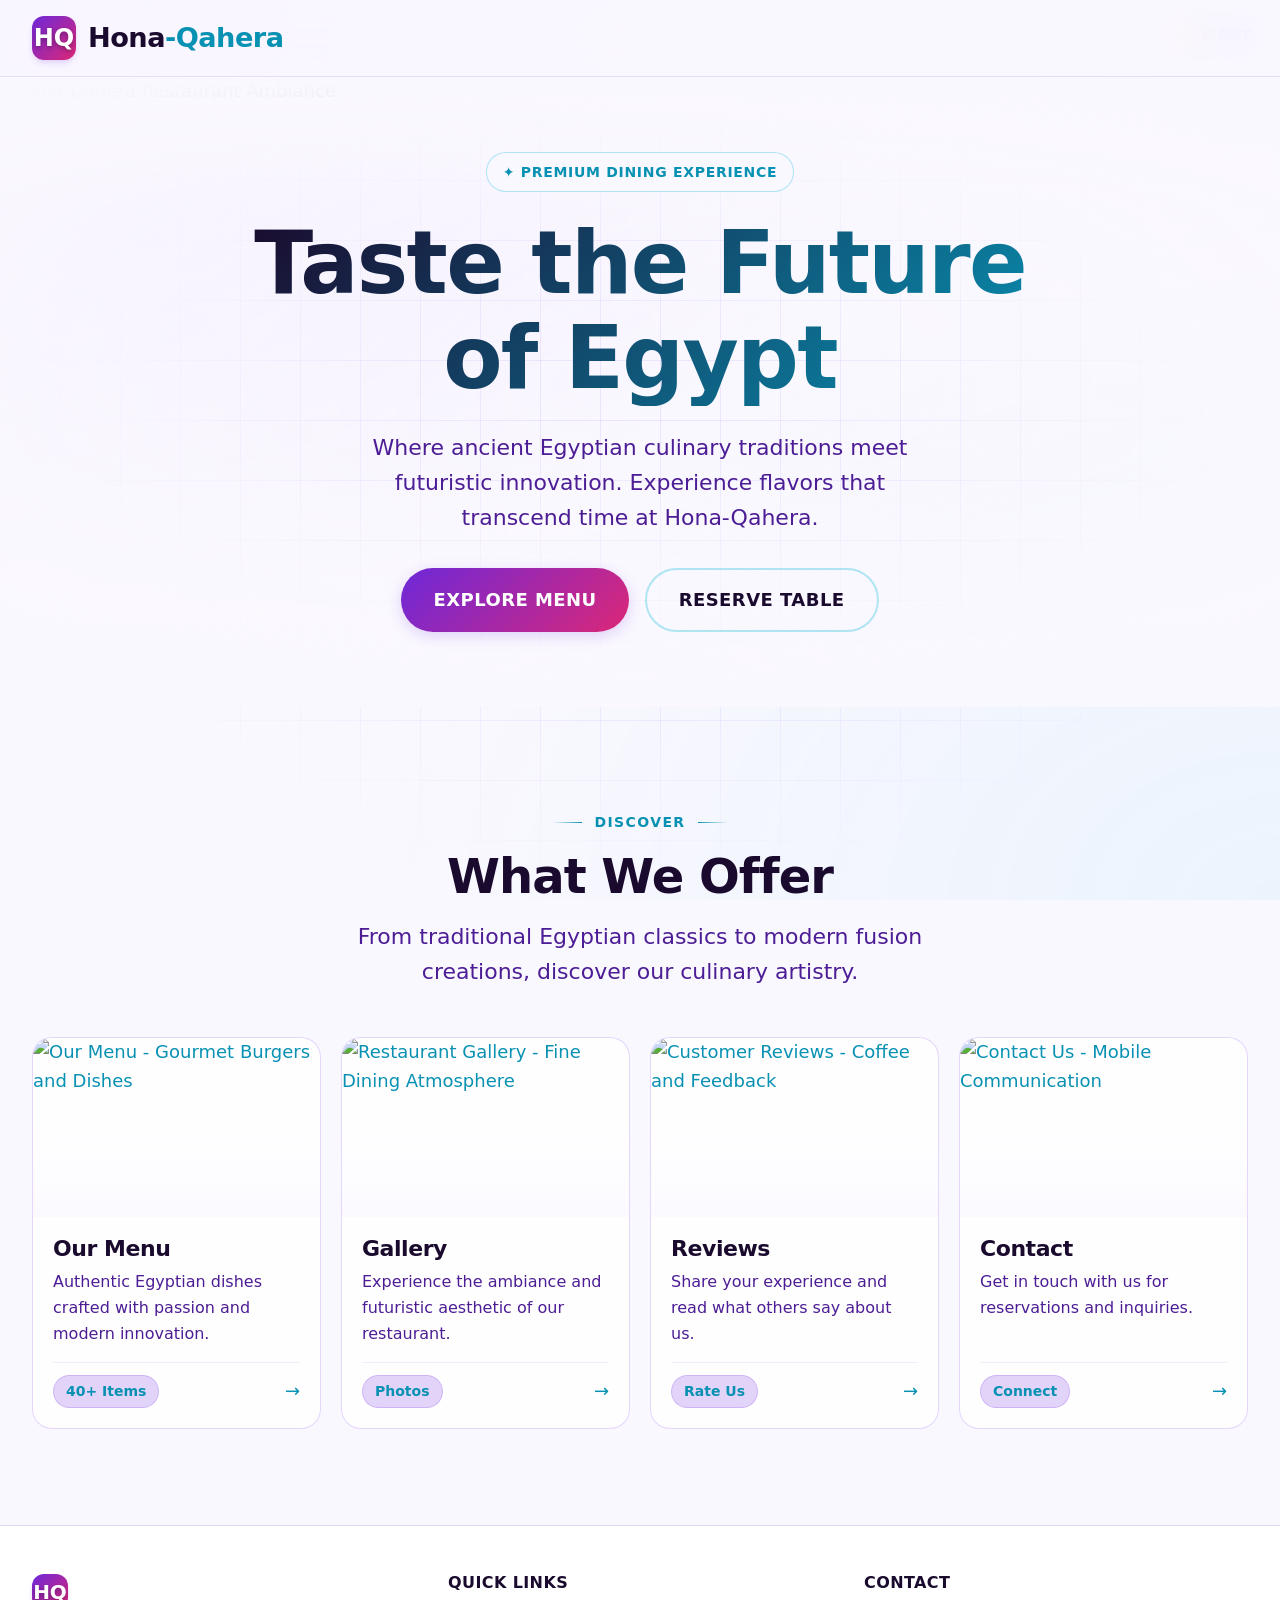
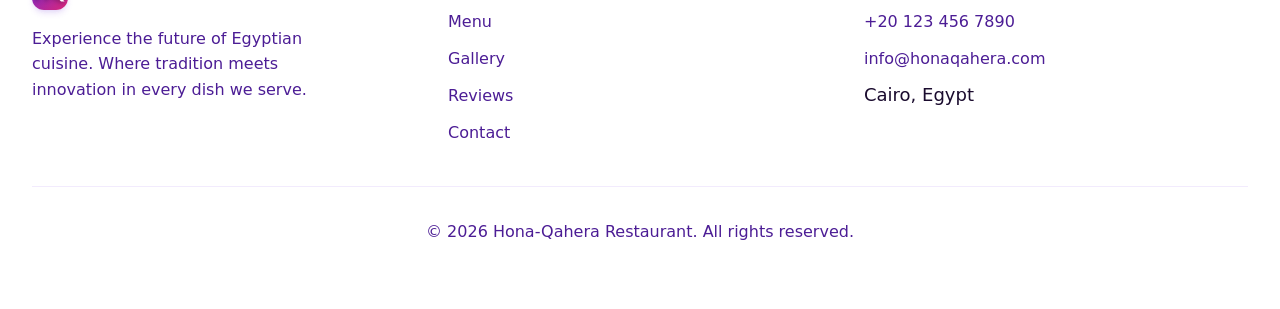
==== commit c9c2c470: "Redesign Hona-Qahera with dual-mode light/dark theme, futuristic branding, and real images - Complet" ====
--- a/here-its-cairo-html/index.html
+++ b/here-its-cairo-html/index.html
@@ -3,19 +3,24 @@
 <head>
     <meta charset="UTF-8">
     <meta name="viewport" content="width=device-width, initial-scale=1.0">
-    <title>Hona-Cairo Restaurant | Authentic Egyptian Cuisine</title>
+    <title>Hona-Qahera Restaurant | Premium Egyptian Cuisine</title>
     <link rel="stylesheet" href="css/styles.css">
-    <meta name="description" content="Experience authentic Egyptian cuisine and rich cultural heritage at Hona-Cairo Restaurant.">
-    <meta name="theme-color" content="#0a0f1a">
-    <meta name="color-scheme" content="dark">
+    <meta name="description" content="Experience authentic Egyptian cuisine with a modern twist at Hona-Qahera Restaurant.">
+    <meta name="theme-color" content="#0f0a1a">
+    <meta name="color-scheme" content="dark light">
 </head>
 <body>
+    <!-- Theme Toggle Button -->
+    <button class="theme-toggle" id="themeToggle" aria-label="Toggle theme">
+        <span class="theme-toggle-icon" id="themeIcon">🌙</span>
+        <span class="theme-toggle-text" id="themeText">Dark</span>
+    </button>
 
     <!-- Sticky Header with Glassmorphism -->
     <header class="site-header">
         <a href="index.html" class="logo-container">
-            <div class="logo-icon">H</div>
-            <span class="logo-text">Hona-Cairo</span>
+            <div class="logo-icon">HQ</div>
+            <span class="logo-text">Hona<span>-Qahera</span></span>
         </a>
     </header>
 
@@ -23,15 +28,12 @@
     <main class="main-content">
         <!-- Hero Section -->
         <section class="hero">
-            <video autoplay loop muted playsinline class="hero-video">
-                <source src="placeholder-video.mp4" type="video/mp4">
-                <img src="https://images.unsplash.com/photo-1517248135467-4c7edcad34c4?auto=format&fit=crop&w=1920&q=80" alt="Restaurant Ambiance">
-            </video>
+            <img src="https://images.unsplash.com/photo-1517248135467-4c7edcad34c4?auto=format&fit=crop&w=1920&q=80" alt="Hona-Qahera Restaurant Ambiance" class="hero-video">
             
             <div class="hero-content">
-                <div class="hero-badge">✦ Fine Dining Experience</div>
-                <h1>Taste the Spirit<br>of Egypt</h1>
-                <p>Immerse yourself in authentic Egyptian flavors where ancient culinary traditions meet contemporary elegance. Every dish tells a story.</p>
+                <div class="hero-badge">✦ Premium Dining Experience</div>
+                <h1>Taste the Future<br>of Egypt</h1>
+                <p>Where ancient Egyptian culinary traditions meet futuristic innovation. Experience flavors that transcend time at Hona-Qahera.</p>
                 <div class="hero-cta">
                     <a href="categories.html" class="btn btn-primary btn-lg">Explore Menu</a>
                     <a href="contact-us.html" class="btn btn-secondary btn-lg">Reserve Table</a>
@@ -44,18 +46,19 @@
             <div class="section-header">
                 <span class="section-subtitle">Discover</span>
                 <h2 class="section-title">What We Offer</h2>
-                <p class="section-description">From traditional Egyptian classics to modern interpretations, experience our culinary artistry.</p>
+                <p class="section-description">From traditional Egyptian classics to modern fusion creations, discover our culinary artistry.</p>
             </div>
             
             <div class="grid grid-cols-2 md:grid-cols-4">
                 <!-- Menu Card -->
                 <a href="categories.html" class="card">
                     <div class="card-image">
-                        <img src="https://images.unsplash.com/photo-1554118811-1e0d58224f24?auto=format&fit=crop&w=600&q=80" alt="Our Menu">
+                        <img src="https://images.unsplash.com/photo-1568901346375-23c9450c58cd?auto=format&fit=crop&w=600&q=80" alt="Our Menu - Gourmet Burgers and Dishes">
+                        <div class="card-image-overlay"></div>
                     </div>
                     <div class="card-content">
                         <h3 class="card-title">Our Menu</h3>
-                        <p class="card-description">Authentic Egyptian dishes crafted with passion and tradition.</p>
+                        <p class="card-description">Authentic Egyptian dishes crafted with passion and modern innovation.</p>
                         <div class="card-meta">
                             <span class="card-tag">40+ Items</span>
                             <span class="text-brand">→</span>
@@ -66,11 +69,12 @@
                 <!-- Gallery Card -->
                 <a href="gallery.html" class="card">
                     <div class="card-image">
-                        <img src="https://images.unsplash.com/photo-1509042239860-f550ce710b93?auto=format&fit=crop&w=600&q=80" alt="Gallery">
+                        <img src="https://images.unsplash.com/photo-1559329007-40df8a9345d8?auto=format&fit=crop&w=600&q=80" alt="Restaurant Gallery - Fine Dining Atmosphere">
+                        <div class="card-image-overlay"></div>
                     </div>
                     <div class="card-content">
                         <h3 class="card-title">Gallery</h3>
-                        <p class="card-description">Experience the ambiance and aesthetic of our restaurant.</p>
+                        <p class="card-description">Experience the ambiance and futuristic aesthetic of our restaurant.</p>
                         <div class="card-meta">
                             <span class="card-tag">Photos</span>
                             <span class="text-brand">→</span>
@@ -81,7 +85,8 @@
                 <!-- Reviews Card -->
                 <a href="rate-us.html" class="card">
                     <div class="card-image">
-                        <img src="https://images.unsplash.com/photo-1516414447565-b14be0adf13e?auto=format&fit=crop&w=600&q=80" alt="Reviews">
+                        <img src="https://images.unsplash.com/photo-1554118811-1e0d58224f24?auto=format&fit=crop&w=600&q=80" alt="Customer Reviews - Coffee and Feedback">
+                        <div class="card-image-overlay"></div>
                     </div>
                     <div class="card-content">
                         <h3 class="card-title">Reviews</h3>
@@ -96,13 +101,14 @@
                 <!-- Contact Card -->
                 <a href="contact-us.html" class="card">
                     <div class="card-image">
-                        <img src="https://images.unsplash.com/photo-1524661135-423995f22d0b?auto=format&fit=crop&w=600&q=80" alt="Contact">
+                        <img src="https://images.unsplash.com/photo-1423666639041-f56000c27a9a?auto=format&fit=crop&w=600&q=80" alt="Contact Us - Mobile Communication">
+                        <div class="card-image-overlay"></div>
                     </div>
                     <div class="card-content">
                         <h3 class="card-title">Contact</h3>
-                        <p class="card-description">Find our location and get in touch with our team.</p>
-                        <div class="card-meta">
-                            <span class="card-tag">Visit Us</span>
+                        <p class="card-description">Get in touch with us for reservations and inquiries.</p>
+                        <div class="card-meta">
+                            <span class="card-tag">Connect</span>
                             <span class="text-brand">→</span>
                         </div>
                     </div>
@@ -112,26 +118,22 @@
     </main>
 
     <!-- Mobile Bottom Navigation -->
-    <nav class="mobile-bottom-nav">
+    <nav class="mobile-nav">
         <a href="index.html" class="mobile-nav-item active">
             <span class="mobile-nav-icon">🏠</span>
-            <span class="mobile-nav-label">Home</span>
+            <span>Home</span>
         </a>
         <a href="categories.html" class="mobile-nav-item">
             <span class="mobile-nav-icon">🍽️</span>
-            <span class="mobile-nav-label">Menu</span>
+            <span>Menu</span>
         </a>
         <a href="gallery.html" class="mobile-nav-item">
             <span class="mobile-nav-icon">📸</span>
-            <span class="mobile-nav-label">Gallery</span>
-        </a>
-        <a href="rate-us.html" class="mobile-nav-item">
-            <span class="mobile-nav-icon">⭐</span>
-            <span class="mobile-nav-label">Reviews</span>
+            <span>Gallery</span>
         </a>
         <a href="contact-us.html" class="mobile-nav-item">
-            <span class="mobile-nav-icon">📍</span>
-            <span class="mobile-nav-label">Contact</span>
+            <span class="mobile-nav-icon">📞</span>
+            <span>Contact</span>
         </a>
     </nav>
 
@@ -139,23 +141,73 @@
     <footer class="site-footer">
         <div class="footer-content">
             <div class="footer-brand">
-                <a href="index.html" class="logo-container">
-                    <div class="logo-icon">H</div>
-                    <span class="logo-text">Hona-Cairo</span>
-                </a>
-                <p class="footer-description">Authentic Egyptian cuisine in an atmosphere of timeless elegance. Where every meal becomes a memorable journey.</p>
+                <div class="logo-icon">HQ</div>
+                <p>Experience the future of Egyptian cuisine. Where tradition meets innovation in every dish we serve.</p>
             </div>
             <div class="footer-links">
-                <a href="categories.html">Menu</a>
-                <a href="gallery.html">Gallery</a>
-                <a href="rate-us.html">Reviews</a>
-                <a href="contact-us.html">Contact</a>
+                <h4>Quick Links</h4>
+                <ul>
+                    <li><a href="categories.html">Menu</a></li>
+                    <li><a href="gallery.html">Gallery</a></li>
+                    <li><a href="rate-us.html">Reviews</a></li>
+                    <li><a href="contact-us.html">Contact</a></li>
+                </ul>
+            </div>
+            <div class="footer-links">
+                <h4>Contact</h4>
+                <ul>
+                    <li><a href="tel:+201234567890">+20 123 456 7890</a></li>
+                    <li><a href="mailto:info@honaqahera.com">info@honaqahera.com</a></li>
+                    <li>Cairo, Egypt</li>
+                </ul>
             </div>
         </div>
         <div class="footer-bottom">
-            <p>&copy; 2024 Hona-Cairo Restaurant. All rights reserved.</p>
+            <p>&copy; 2026 Hona-Qahera Restaurant. All rights reserved.</p>
         </div>
     </footer>
 
+    <!-- Theme Toggle JavaScript -->
+    <script>
+        // Theme toggle functionality
+        const themeToggle = document.getElementById('themeToggle');
+        const themeIcon = document.getElementById('themeIcon');
+        const themeText = document.getElementById('themeText');
+        const html = document.documentElement;
+
+        // Check for saved theme preference or default to dark
+        const currentTheme = localStorage.getItem('theme') || 'dark';
+        html.setAttribute('data-theme', currentTheme);
+        updateThemeUI(currentTheme);
+
+        // Toggle theme on button click
+        themeToggle.addEventListener('click', () => {
+            const currentTheme = html.getAttribute('data-theme');
+            const newTheme = currentTheme === 'dark' ? 'light' : 'dark';
+            
+            html.setAttribute('data-theme', newTheme);
+            localStorage.setItem('theme', newTheme);
+            updateThemeUI(newTheme);
+        });
+
+        // Update UI based on theme
+        function updateThemeUI(theme) {
+            if (theme === 'dark') {
+                themeIcon.textContent = '🌙';
+                themeText.textContent = 'Dark';
+            } else {
+                themeIcon.textContent = '☀️';
+                themeText.textContent = 'Light';
+            }
+        }
+
+        // Check system preference on load if no saved preference
+        if (!localStorage.getItem('theme')) {
+            const prefersDark = window.matchMedia('(prefers-color-scheme: dark)').matches;
+            const theme = prefersDark ? 'dark' : 'light';
+            html.setAttribute('data-theme', theme);
+            updateThemeUI(theme);
+        }
+    </script>
 </body>
 </html>
--- a/here-its-cairo-html/css/styles.css
+++ b/here-its-cairo-html/css/styles.css
@@ -1,65 +1,137 @@
 /* 
   ╔══════════════════════════════════════════════════════════════════════════════╗
-  ║  HONA-CAIRO RESTAURANT — Multi-Tenancy Ready Design System                  ║
-  ║  Sophisticated Futuristic Theme with Glassmorphism & Neumorphism            ║
-  ║  Version: 2.0 | Architecture: CSS Custom Properties for Easy Rebranding    ║
+  ║  HONA-QAHERA RESTAURANT — Futuristic Dual-Theme Design System                ║
+  ║  Light/Dark Mode with Brand-Forward Futuristic Aesthetics                    ║
+  ║  Version: 3.0 | Architecture: CSS Custom Properties + Data Attributes        ║
   ╚══════════════════════════════════════════════════════════════════════════════╝
 */
 
 /* ═════════════════════════════════════════════════════════════════════════════
-   THEME CONFIGURATION — Multi-Tenancy Brand Variables
-   Modify these values to instantly rebrand for any restaurant
+   THEME VARIABLES — Light & Dark Mode Definitions
+   ═════════════════════════════════════════════════════════════════════════════ */
+
+/* ────────────────────────────────────────────────────────────────────────────
+   DARK MODE (Default) — Hona-Qahera Brand
+   ──────────────────────────────────────────────────────────────────────────── */
+
+:root, [data-theme="dark"] {
+  /* Brand Colors — Hona-Qahera Identity */
+  --brand-primary: #7c3aed;
+  --brand-primary-light: #8b5cf6;
+  --brand-primary-dark: #5b21b6;
+  --brand-accent: #06b6d4;
+  --brand-accent-light: #22d3ee;
+  --brand-accent-dark: #0891b2;
+  --brand-secondary: #ec4899;
+  --brand-secondary-light: #f472b6;
+  
+  /* Glow Effects */
+  --brand-primary-glow: rgba(124, 58, 237, 0.4);
+  --brand-accent-glow: rgba(6, 182, 212, 0.4);
+  --brand-secondary-glow: rgba(236, 72, 153, 0.4);
+  
+  /* Background Colors */
+  --bg-body: #0f0a1a;
+  --bg-body-gradient: radial-gradient(ellipse at 0% 0%, rgba(124, 58, 237, 0.15) 0%, transparent 50%),
+                      radial-gradient(ellipse at 100% 100%, rgba(6, 182, 212, 0.1) 0%, transparent 50%);
+  --bg-surface: rgba(15, 10, 26, 0.8);
+  --bg-surface-elevated: rgba(30, 25, 45, 0.9);
+  --bg-surface-hover: rgba(45, 40, 65, 0.95);
+  --bg-card: rgba(25, 20, 40, 0.7);
+  --bg-glass: rgba(15, 10, 26, 0.7);
+  --bg-glass-light: rgba(30, 25, 45, 0.5);
+  
+  /* Text Colors */
+  --text-primary: #faf5ff;
+  --text-secondary: #c4b5fd;
+  --text-tertiary: #a78bfa;
+  --text-muted: #7c3aed;
+  --text-inverse: #0f0a1a;
+  
+  /* Border & Divider Colors */
+  --border-subtle: rgba(124, 58, 237, 0.15);
+  --border-default: rgba(124, 58, 237, 0.25);
+  --border-accent: rgba(6, 182, 212, 0.4);
+  --border-accent-strong: rgba(6, 182, 212, 0.6);
+  
+  /* Shadow System */
+  --shadow-sm: 0 1px 2px 0 rgba(0, 0, 0, 0.4);
+  --shadow-md: 0 4px 6px -1px rgba(0, 0, 0, 0.5), 0 2px 4px -2px rgba(0, 0, 0, 0.4);
+  --shadow-lg: 0 10px 15px -3px rgba(0, 0, 0, 0.6), 0 4px 6px -4px rgba(0, 0, 0, 0.5);
+  --shadow-xl: 0 20px 25px -5px rgba(0, 0, 0, 0.7), 0 8px 10px -6px rgba(0, 0, 0, 0.5);
+  --shadow-glow: 0 0 40px var(--brand-accent-glow);
+  --shadow-glow-primary: 0 0 60px var(--brand-primary-glow);
+  
+  /* Glass Effects */
+  --glass-bg: rgba(15, 10, 26, 0.8);
+  --glass-border: rgba(124, 58, 237, 0.2);
+  --glass-blur: blur(20px) saturate(180%);
+}
+
+/* ────────────────────────────────────────────────────────────────────────────
+   LIGHT MODE — Hona-Qahera Brand
+   ──────────────────────────────────────────────────────────────────────────── */
+
+[data-theme="light"] {
+  /* Brand Colors */
+  --brand-primary: #6d28d9;
+  --brand-primary-light: #7c3aed;
+  --brand-primary-dark: #5b21b6;
+  --brand-accent: #0891b2;
+  --brand-accent-light: #06b6d4;
+  --brand-accent-dark: #0e7490;
+  --brand-secondary: #db2777;
+  --brand-secondary-light: #ec4899;
+  
+  /* Glow Effects (Subtler in light) */
+  --brand-primary-glow: rgba(109, 40, 217, 0.2);
+  --brand-accent-glow: rgba(8, 145, 178, 0.25);
+  --brand-secondary-glow: rgba(219, 39, 119, 0.2);
+  
+  /* Background Colors */
+  --bg-body: #faf8ff;
+  --bg-body-gradient: radial-gradient(ellipse at 0% 0%, rgba(124, 58, 237, 0.08) 0%, transparent 50%),
+                      radial-gradient(ellipse at 100% 100%, rgba(6, 182, 212, 0.06) 0%, transparent 50%);
+  --bg-surface: rgba(255, 255, 255, 0.9);
+  --bg-surface-elevated: rgba(255, 255, 255, 0.95);
+  --bg-surface-hover: rgba(250, 248, 255, 1);
+  --bg-card: rgba(255, 255, 255, 0.85);
+  --bg-glass: rgba(250, 248, 255, 0.85);
+  --bg-glass-light: rgba(255, 255, 255, 0.7);
+  
+  /* Text Colors */
+  --text-primary: #1a0b2e;
+  --text-secondary: #4c1d95;
+  --text-tertiary: #6d28d9;
+  --text-muted: #8b5cf6;
+  --text-inverse: #faf5ff;
+  
+  /* Border & Divider Colors */
+  --border-subtle: rgba(124, 58, 237, 0.1);
+  --border-default: rgba(124, 58, 237, 0.2);
+  --border-accent: rgba(6, 182, 212, 0.3);
+  --border-accent-strong: rgba(6, 182, 212, 0.5);
+  
+  /* Shadow System (Lighter for light mode) */
+  --shadow-sm: 0 1px 2px 0 rgba(109, 40, 217, 0.1);
+  --shadow-md: 0 4px 6px -1px rgba(109, 40, 217, 0.15), 0 2px 4px -2px rgba(109, 40, 217, 0.1);
+  --shadow-lg: 0 10px 15px -3px rgba(109, 40, 217, 0.2), 0 4px 6px -4px rgba(109, 40, 217, 0.15);
+  --shadow-xl: 0 20px 25px -5px rgba(109, 40, 217, 0.25), 0 8px 10px -6px rgba(109, 40, 217, 0.15);
+  --shadow-glow: 0 0 30px var(--brand-accent-glow);
+  --shadow-glow-primary: 0 0 40px var(--brand-primary-glow);
+  
+  /* Glass Effects */
+  --glass-bg: rgba(250, 248, 255, 0.85);
+  --glass-border: rgba(124, 58, 237, 0.15);
+  --glass-blur: blur(20px) saturate(180%);
+}
+
+/* ═════════════════════════════════════════════════════════════════════════════
+   SHARED VARIABLES — Typography, Spacing, Animation (Theme Independent)
    ═════════════════════════════════════════════════════════════════════════════ */
 
 :root {
-  /* ───────────────────────────────────────────────────────────────────────────
-     BRAND IDENTITY — Primary Colors (Change these for new restaurants)
-     ─────────────────────────────────────────────────────────────────────────── */
-  
-  /* Brand Primary: Deep, sophisticated base color */
-  --brand-primary: #0f172a;
-  --brand-primary-light: #1e293b;
-  --brand-primary-dark: #020617;
-  
-  /* Brand Accent: Signature highlight color (Gold for Hona-Cairo) */
-  --brand-accent: #f59e0b;
-  --brand-accent-light: #fbbf24;
-  --brand-accent-dark: #d97706;
-  --brand-accent-glow: rgba(245, 158, 11, 0.4);
-  
-  /* Brand Secondary: Complementary accent (Amber/Egyptian sand tones) */
-  --brand-secondary: #92400e;
-  --brand-secondary-light: #b45309;
-  
-  /* ───────────────────────────────────────────────────────────────────────────
-     SEMANTIC COLORS — Application-wide color usage
-     Maps brand colors to functional color names
-     ─────────────────────────────────────────────────────────────────────────── */
-  
-  /* Background Colors */
-  --bg-body: #0a0f1a;
-  --bg-surface: #111827;
-  --bg-surface-elevated: #1a2234;
-  --bg-surface-hover: #232d42;
-  --bg-glass: rgba(15, 23, 42, 0.7);
-  --bg-glass-light: rgba(30, 41, 59, 0.5);
-  
-  /* Text Colors */
-  --text-primary: #f8fafc;
-  --text-secondary: #94a3b8;
-  --text-tertiary: #64748b;
-  --text-muted: #475569;
-  --text-inverse: #0f172a;
-  
-  /* Border & Divider Colors */
-  --border-subtle: rgba(148, 163, 184, 0.1);
-  --border-default: rgba(148, 163, 184, 0.15);
-  --border-accent: rgba(245, 158, 11, 0.3);
-  --border-accent-strong: rgba(245, 158, 11, 0.5);
-  
-  /* ───────────────────────────────────────────────────────────────────────────
-     TYPOGRAPHY — Font families and scale
-     ─────────────────────────────────────────────────────────────────────────── */
+  /* Typography */
   --font-display: 'Plus Jakarta Sans', system-ui, sans-serif;
   --font-body: 'Inter', system-ui, sans-serif;
   --font-accent: 'Space Grotesk', system-ui, sans-serif;
@@ -88,9 +160,7 @@
   --tracking-wider: 0.05em;
   --tracking-widest: 0.1em;
   
-  /* ───────────────────────────────────────────────────────────────────────────
-     SPACING — Consistent spacing scale
-     ─────────────────────────────────────────────────────────────────────────── */
+  /* Spacing */
   --space-1: 0.25rem;
   --space-2: 0.5rem;
   --space-3: 0.75rem;
@@ -104,38 +174,13 @@
   --space-20: 5rem;
   --space-24: 6rem;
   
-  /* ───────────────────────────────────────────────────────────────────────────
-     LAYOUT — Container and grid settings
-     ─────────────────────────────────────────────────────────────────────────── */
+  /* Layout */
   --container-max: 1400px;
   --container-narrow: 900px;
   --container-padding: clamp(1rem, 5vw, 2rem);
   --section-padding-y: clamp(3rem, 8vw, 6rem);
   
-  /* ───────────────────────────────────────────────────────────────────────────
-     EFFECTS — Shadows, glows, and visual effects
-     ─────────────────────────────────────────────────────────────────────────── */
-  
-  /* Shadows */
-  --shadow-sm: 0 1px 2px 0 rgba(0, 0, 0, 0.3);
-  --shadow-md: 0 4px 6px -1px rgba(0, 0, 0, 0.4), 0 2px 4px -2px rgba(0, 0, 0, 0.3);
-  --shadow-lg: 0 10px 15px -3px rgba(0, 0, 0, 0.5), 0 4px 6px -4px rgba(0, 0, 0, 0.4);
-  --shadow-xl: 0 20px 25px -5px rgba(0, 0, 0, 0.6), 0 8px 10px -6px rgba(0, 0, 0, 0.4);
-  --shadow-glow: 0 0 40px var(--brand-accent-glow);
-  --shadow-glow-sm: 0 0 20px var(--brand-accent-glow);
-  
-  /* Glass Effects */
-  --glass-bg: rgba(15, 23, 42, 0.75);
-  --glass-border: rgba(255, 255, 255, 0.08);
-  --glass-blur: blur(20px) saturate(180%);
-  
-  /* Neumorphism (Subtle depth) */
-  --neu-light: rgba(255, 255, 255, 0.05);
-  --neu-shadow: rgba(0, 0, 0, 0.5);
-  
-  /* ───────────────────────────────────────────────────────────────────────────
-     ANIMATION — Timing and easing functions
-     ─────────────────────────────────────────────────────────────────────────── */
+  /* Animation */
   --duration-instant: 100ms;
   --duration-fast: 200ms;
   --duration-normal: 300ms;
@@ -149,9 +194,7 @@
   --ease-spring: cubic-bezier(0.34, 1.56, 0.64, 1);
   --ease-bounce: cubic-bezier(0.68, -0.55, 0.265, 1.55);
   
-  /* ───────────────────────────────────────────────────────────────────────────
-     Z-INDEX SCALE — Layer management
-     ─────────────────────────────────────────────────────────────────────────── */
+  /* Z-Index */
   --z-base: 0;
   --z-dropdown: 100;
   --z-sticky: 500;
@@ -164,6 +207,7 @@
 /* ═════════════════════════════════════════════════════════════════════════════
    IMPORTS — Modern font families
    ═════════════════════════════════════════════════════════════════════════════ */
+
 @import url('https://fonts.googleapis.com/css2?family=Inter:wght@300;400;500;600;700;800&family=Plus+Jakarta+Sans:wght@400;500;600;700;800&family=Space+Grotesk:wght@400;500;600;700&display=swap');
 
 /* ═════════════════════════════════════════════════════════════════════════════
@@ -194,35 +238,39 @@
   display: flex;
   flex-direction: column;
   overflow-x: hidden;
-  padding-bottom: 80px; /* Space for mobile bottom nav */
-}
-
-/* Dynamic Background Layers */
+  padding-bottom: 80px;
+  transition: background-color var(--duration-normal) var(--ease-out),
+              color var(--duration-normal) var(--ease-out);
+}
+
+/* Dynamic Background */
 body::before {
   content: '';
   position: fixed;
   inset: 0;
-  background: 
-    radial-gradient(ellipse 80% 50% at 20% -10%, rgba(245, 158, 11, 0.08) 0%, transparent 50%),
-    radial-gradient(ellipse 60% 40% at 80% 100%, rgba(146, 64, 14, 0.1) 0%, transparent 50%),
-    radial-gradient(ellipse 100% 100% at 50% 0%, rgba(15, 23, 42, 0.8) 0%, transparent 70%);
+  background: var(--bg-body-gradient);
   z-index: -2;
   pointer-events: none;
 }
 
-/* Animated Mesh Gradient Overlay */
+/* Animated Grid Overlay */
 body::after {
   content: '';
   position: fixed;
   inset: 0;
   background-image: 
-    linear-gradient(rgba(245, 158, 11, 0.02) 1px, transparent 1px),
-    linear-gradient(90deg, rgba(245, 158, 11, 0.02) 1px, transparent 1px);
-  background-size: 80px 80px;
-  mask-image: radial-gradient(ellipse at center, black 40%, transparent 80%);
+    linear-gradient(var(--border-subtle) 1px, transparent 1px),
+    linear-gradient(90deg, var(--border-subtle) 1px, transparent 1px);
+  background-size: 60px 60px;
+  mask-image: radial-gradient(ellipse at center, black 30%, transparent 70%);
   z-index: -1;
   pointer-events: none;
-  animation: meshFloat 20s ease-in-out infinite;
+  animation: gridFloat 15s ease-in-out infinite;
+}
+
+@keyframes gridFloat {
+  0%, 100% { transform: translate(0, 0); }
+  50% { transform: translate(-10px, -10px); }
 }
 
 /* ═════════════════════════════════════════════════════════════════════════════
@@ -235,6 +283,7 @@
   line-height: var(--leading-tight);
   letter-spacing: var(--tracking-tight);
   color: var(--text-primary);
+  transition: color var(--duration-normal) var(--ease-out);
 }
 
 h1 { font-size: var(--text-4xl); }
@@ -247,6 +296,7 @@
 p {
   margin-bottom: var(--space-4);
   color: var(--text-secondary);
+  transition: color var(--duration-normal) var(--ease-out);
 }
 
 a {
@@ -262,8 +312,54 @@
 
 /* Text Selection */
 ::selection {
-  background: var(--brand-accent-glow);
+  background: var(--brand-primary-glow);
   color: var(--text-primary);
+}
+
+/* ═════════════════════════════════════════════════════════════════════════════
+   THEME TOGGLE BUTTON
+   ═════════════════════════════════════════════════════════════════════════════ */
+
+.theme-toggle {
+  position: fixed;
+  top: 1rem;
+  right: 1rem;
+  z-index: var(--z-header);
+  display: flex;
+  align-items: center;
+  gap: var(--space-2);
+  padding: var(--space-2) var(--space-3);
+  background: var(--glass-bg);
+  backdrop-filter: var(--glass-blur);
+  -webkit-backdrop-filter: var(--glass-blur);
+  border: 1px solid var(--glass-border);
+  border-radius: 50px;
+  cursor: pointer;
+  transition: all var(--duration-fast) var(--ease-out);
+}
+
+.theme-toggle:hover {
+  background: var(--bg-surface-elevated);
+  border-color: var(--border-accent);
+  box-shadow: var(--shadow-glow);
+}
+
+.theme-toggle-icon {
+  width: 20px;
+  height: 20px;
+  display: flex;
+  align-items: center;
+  justify-content: center;
+  font-size: 1rem;
+}
+
+.theme-toggle-text {
+  font-family: var(--font-accent);
+  font-size: var(--text-xs);
+  font-weight: 600;
+  color: var(--text-primary);
+  letter-spacing: var(--tracking-wide);
+  text-transform: uppercase;
 }
 
 /* ═════════════════════════════════════════════════════════════════════════════
@@ -320,119 +416,76 @@
   .lg\:grid-cols-5 { grid-template-columns: repeat(5, 1fr); }
 }
 
-/* Flexbox Utilities */
-.flex { display: flex; }
-.flex-col { flex-direction: column; }
-.items-center { align-items: center; }
-.justify-center { justify-content: center; }
-.justify-between { justify-content: space-between; }
-.gap-2 { gap: var(--space-2); }
-.gap-4 { gap: var(--space-4); }
-.gap-6 { gap: var(--space-6); }
-
-/* ═════════════════════════════════════════════════════════════════════════════
-   HEADER — Sophisticated Sticky Navigation
+/* ═════════════════════════════════════════════════════════════════════════════
+   HEADER — Logo & Navigation
    ═════════════════════════════════════════════════════════════════════════════ */
 
 .site-header {
   position: sticky;
   top: 0;
   z-index: var(--z-header);
+  padding: var(--space-4) var(--container-padding);
   background: var(--glass-bg);
   backdrop-filter: var(--glass-blur);
   -webkit-backdrop-filter: var(--glass-blur);
   border-bottom: 1px solid var(--glass-border);
-  padding: var(--space-4) var(--container-padding);
   transition: all var(--duration-normal) var(--ease-out);
 }
 
-.site-header.scrolled {
-  background: rgba(10, 15, 26, 0.95);
-  box-shadow: var(--shadow-lg);
-}
-
-/* Logo System */
 .logo-container {
   display: flex;
   align-items: center;
   gap: var(--space-3);
-  text-decoration: none;
+  width: fit-content;
 }
 
 .logo-icon {
-  width: 48px;
-  height: 48px;
-  background: linear-gradient(135deg, var(--brand-accent), var(--brand-secondary));
-  border-radius: 14px;
-  display: flex;
+  width: 44px;
+  height: 44px;
+  background: linear-gradient(135deg, var(--brand-primary) 0%, var(--brand-secondary) 100%);
+  border-radius: 12px;
+  display: flex;
+  align-items: center;
   justify-content: center;
-  align-items: center;
-  font-family: var(--font-accent);
+  font-family: var(--font-display);
+  font-size: 1.5rem;
   font-weight: 800;
-  font-size: 1.5rem;
-  color: var(--text-inverse);
-  box-shadow: 
-    0 4px 15px rgba(245, 158, 11, 0.3),
-    inset 0 1px 1px rgba(255, 255, 255, 0.3);
-  position: relative;
-  overflow: hidden;
+  color: white;
+  text-shadow: 0 2px 4px rgba(0, 0, 0, 0.3);
+  box-shadow: var(--shadow-md);
   transition: all var(--duration-normal) var(--ease-spring);
 }
 
-.logo-icon::before {
-  content: '';
-  position: absolute;
-  inset: 0;
-  background: linear-gradient(135deg, rgba(255,255,255,0.3), transparent 50%);
-  opacity: 0.6;
-}
-
 .logo-container:hover .logo-icon {
-  transform: rotate(-5deg) scale(1.08);
-  box-shadow: 
-    0 6px 25px rgba(245, 158, 11, 0.5),
-    inset 0 1px 1px rgba(255, 255, 255, 0.4);
+  transform: rotate(-5deg) scale(1.05);
+  box-shadow: var(--shadow-glow-primary);
 }
 
 .logo-text {
   font-family: var(--font-display);
-  font-size: var(--text-lg);
+  font-size: var(--text-xl);
   font-weight: 700;
   color: var(--text-primary);
-  letter-spacing: var(--tracking-wide);
-  position: relative;
-}
-
-.logo-text::after {
-  content: '';
-  position: absolute;
-  bottom: -4px;
-  left: 0;
-  width: 0;
-  height: 2px;
-  background: linear-gradient(90deg, var(--brand-accent), transparent);
-  transition: width var(--duration-normal) var(--ease-out);
-}
-
-.logo-container:hover .logo-text::after {
-  width: 100%;
-}
-
-/* ═════════════════════════════════════════════════════════════════════════════
-   HERO SECTION — Cinematic Full-Screen Experience
+  letter-spacing: var(--tracking-tight);
+  transition: color var(--duration-normal) var(--ease-out);
+}
+
+.logo-text span {
+  color: var(--brand-accent);
+}
+
+/* ═════════════════════════════════════════════════════════════════════════════
+   HERO SECTION — Full Width with Video/Image
    ═════════════════════════════════════════════════════════════════════════════ */
 
 .hero {
   position: relative;
-  min-height: 100vh;
-  min-height: 100dvh;
-  display: flex;
-  flex-direction: column;
+  min-height: 70vh;
+  display: flex;
+  align-items: center;
   justify-content: center;
-  align-items: center;
-  text-align: center;
   overflow: hidden;
-  padding: var(--space-16) var(--container-padding);
+  padding: var(--space-12) var(--container-padding);
 }
 
 .hero-video {
@@ -441,7 +494,7 @@
   width: 100%;
   height: 100%;
   object-fit: cover;
-  z-index: -2;
+  z-index: 0;
 }
 
 .hero::before {
@@ -449,30 +502,30 @@
   position: absolute;
   inset: 0;
   background: linear-gradient(
-    180deg,
-    rgba(10, 15, 26, 0.85) 0%,
-    rgba(10, 15, 26, 0.6) 40%,
-    rgba(10, 15, 26, 0.85) 100%
+    to bottom,
+    var(--bg-body) 0%,
+    transparent 20%,
+    transparent 60%,
+    var(--bg-body) 100%
   );
-  z-index: -1;
+  z-index: 1;
+  pointer-events: none;
 }
 
 .hero::after {
   content: '';
   position: absolute;
-  bottom: 0;
-  left: 0;
-  right: 0;
-  height: 200px;
-  background: linear-gradient(to top, var(--bg-body), transparent);
-  z-index: -1;
+  inset: 0;
+  background: radial-gradient(ellipse at center, transparent 0%, var(--bg-body) 100%);
+  z-index: 1;
+  pointer-events: none;
 }
 
 .hero-content {
   position: relative;
-  z-index: 1;
+  z-index: 2;
   max-width: 800px;
-  animation: heroFadeIn 1s var(--ease-out) forwards;
+  text-align: center;
 }
 
 .hero-badge {
@@ -480,49 +533,35 @@
   align-items: center;
   gap: var(--space-2);
   padding: var(--space-2) var(--space-4);
-  background: var(--bg-glass);
+  background: var(--glass-bg);
+  backdrop-filter: var(--glass-blur);
   border: 1px solid var(--border-accent);
-  border-radius: 100px;
-  font-size: var(--text-sm);
-  font-weight: 500;
+  border-radius: 50px;
+  font-family: var(--font-accent);
+  font-size: var(--text-xs);
+  font-weight: 600;
   color: var(--brand-accent);
+  letter-spacing: var(--tracking-wider);
+  text-transform: uppercase;
   margin-bottom: var(--space-6);
-  backdrop-filter: blur(10px);
-}
-
-.hero-badge::before {
-  content: '';
-  width: 8px;
-  height: 8px;
-  background: var(--brand-accent);
-  border-radius: 50%;
-  animation: pulse 2s ease-in-out infinite;
+  animation: fadeInUp 0.8s var(--ease-out) backwards;
 }
 
 .hero h1 {
   font-size: var(--text-5xl);
-  font-weight: 800;
   margin-bottom: var(--space-6);
-  background: linear-gradient(
-    135deg,
-    var(--text-primary) 0%,
-    var(--brand-accent-light) 50%,
-    var(--brand-accent) 100%
-  );
+  background: linear-gradient(135deg, var(--text-primary) 0%, var(--brand-accent) 100%);
   -webkit-background-clip: text;
   -webkit-text-fill-color: transparent;
   background-clip: text;
-  line-height: 1.05;
-  letter-spacing: -0.03em;
+  animation: fadeInUp 0.8s var(--ease-out) 0.1s backwards;
 }
 
 .hero p {
   font-size: var(--text-lg);
-  color: var(--text-secondary);
   max-width: 600px;
   margin: 0 auto var(--space-8);
-  font-weight: 400;
-  line-height: var(--leading-relaxed);
+  animation: fadeInUp 0.8s var(--ease-out) 0.2s backwards;
 }
 
 .hero-cta {
@@ -530,91 +569,98 @@
   flex-wrap: wrap;
   gap: var(--space-4);
   justify-content: center;
-  animation: heroFadeIn 1s 0.3s var(--ease-out) backwards;
-}
-
-/* ═════════════════════════════════════════════════════════════════════════════
-   BUTTONS — Sophisticated Button System
-   ═════════════════════════════════════════════════════════════════════════════ */
-
-.btn {
+  animation: fadeInUp 0.8s var(--ease-out) 0.3s backwards;
+}
+
+/* ═════════════════════════════════════════════════════════════════════════════
+   SECTION HEADERS — Subtitles & Titles
+   ═════════════════════════════════════════════════════════════════════════════ */
+
+.section-header {
+  text-align: center;
+  margin-bottom: var(--space-12);
+}
+
+.section-subtitle {
   display: inline-flex;
   align-items: center;
-  justify-content: center;
+  gap: var(--space-3);
+  font-family: var(--font-accent);
+  font-size: var(--text-xs);
+  font-weight: 600;
+  color: var(--brand-accent);
+  letter-spacing: var(--tracking-widest);
+  text-transform: uppercase;
+  margin-bottom: var(--space-4);
+}
+
+.section-subtitle::before,
+.section-subtitle::after {
+  content: '';
+  width: 30px;
+  height: 1px;
+  background: linear-gradient(90deg, transparent, var(--brand-accent));
+}
+
+.section-subtitle::after {
+  background: linear-gradient(90deg, var(--brand-accent), transparent);
+}
+
+.section-title {
+  font-size: var(--text-3xl);
+  margin-bottom: var(--space-4);
+  position: relative;
+}
+
+.section-description {
+  font-size: var(--text-lg);
+  max-width: 600px;
+  margin: 0 auto;
+  color: var(--text-secondary);
+}
+
+/* ═════════════════════════════════════════════════════════════════════════════
+   BREADCRUMBS — Navigation Path
+   ═════════════════════════════════════════════════════════════════════════════ */
+
+.breadcrumbs {
+  display: flex;
+  align-items: center;
   gap: var(--space-2);
-  padding: var(--space-4) var(--space-8);
-  font-family: var(--font-display);
+  margin-bottom: var(--space-8);
   font-size: var(--text-sm);
-  font-weight: 600;
-  letter-spacing: var(--tracking-wider);
-  text-transform: uppercase;
-  border-radius: 100px;
-  border: none;
-  cursor: pointer;
-  transition: all var(--duration-normal) var(--ease-spring);
-  position: relative;
-  overflow: hidden;
-}
-
-.btn-primary {
-  background: linear-gradient(135deg, var(--brand-accent), var(--brand-secondary));
-  color: var(--text-inverse);
-  box-shadow: 
-    0 4px 20px rgba(245, 158, 11, 0.35),
-    inset 0 1px 1px rgba(255, 255, 255, 0.3);
-}
-
-.btn-primary::before {
-  content: '';
-  position: absolute;
-  inset: 0;
-  background: linear-gradient(90deg, transparent, rgba(255,255,255,0.4), transparent);
-  transform: translateX(-100%);
-  transition: transform 0.6s ease;
-}
-
-.btn-primary:hover {
-  transform: translateY(-3px);
-  box-shadow: 
-    0 8px 30px rgba(245, 158, 11, 0.5),
-    inset 0 1px 1px rgba(255, 255, 255, 0.4);
-}
-
-.btn-primary:hover::before {
-  transform: translateX(100%);
-}
-
-.btn-secondary {
-  background: transparent;
+}
+
+.breadcrumbs a {
+  color: var(--text-tertiary);
+}
+
+.breadcrumbs a:hover {
+  color: var(--brand-accent);
+}
+
+.breadcrumbs-separator {
+  color: var(--text-muted);
+}
+
+.breadcrumbs-current {
   color: var(--text-primary);
-  border: 1.5px solid var(--border-accent);
+  font-weight: 500;
+}
+
+/* ═════════════════════════════════════════════════════════════════════════════
+   CARDS — Content Containers
+   ═════════════════════════════════════════════════════════════════════════════ */
+
+.card {
+  display: flex;
+  flex-direction: column;
+  background: var(--bg-card);
   backdrop-filter: blur(10px);
-}
-
-.btn-secondary:hover {
-  background: var(--bg-glass);
-  border-color: var(--border-accent-strong);
-  box-shadow: var(--shadow-glow-sm);
-  transform: translateY(-2px);
-}
-
-.btn-lg {
-  padding: var(--space-5) var(--space-10);
-  font-size: var(--text-base);
-}
-
-/* ═════════════════════════════════════════════════════════════════════════════
-   CARDS — Glassmorphism Card System
-   ═════════════════════════════════════════════════════════════════════════════ */
-
-.card {
-  background: var(--bg-surface-elevated);
+  border: 1px solid var(--border-default);
   border-radius: 20px;
   overflow: hidden;
-  border: 1px solid var(--border-subtle);
   transition: all var(--duration-normal) var(--ease-out);
-  display: flex;
-  flex-direction: column;
   position: relative;
 }
 
@@ -624,19 +670,16 @@
   top: 0;
   left: 0;
   right: 0;
-  height: 1px;
-  background: linear-gradient(90deg, transparent, var(--brand-accent-glow), transparent);
+  height: 3px;
+  background: linear-gradient(90deg, var(--brand-primary), var(--brand-accent), var(--brand-secondary));
   opacity: 0;
-  transition: opacity var(--duration-normal);
+  transition: opacity var(--duration-normal) var(--ease-out);
 }
 
 .card:hover {
   transform: translateY(-8px);
-  background: var(--bg-surface-hover);
   border-color: var(--border-accent);
-  box-shadow: 
-    var(--shadow-xl),
-    0 0 40px rgba(245, 158, 11, 0.15);
+  box-shadow: var(--shadow-xl), var(--shadow-glow);
 }
 
 .card:hover::before {
@@ -657,111 +700,216 @@
 }
 
 .card:hover .card-image img {
-  transform: scale(1.08);
-}
-
-.card-image::after {
-  content: '';
+  transform: scale(1.1);
+}
+
+.card-image-overlay {
   position: absolute;
   inset: 0;
-  background: linear-gradient(to top, var(--bg-surface-elevated) 0%, transparent 50%);
+  background: linear-gradient(to top, var(--bg-body) 0%, transparent 50%);
+  opacity: 0.8;
+  transition: opacity var(--duration-normal) var(--ease-out);
+}
+
+.card:hover .card-image-overlay {
+  opacity: 0.4;
 }
 
 .card-content {
-  padding: var(--space-6);
   flex: 1;
+  padding: var(--space-5);
   display: flex;
   flex-direction: column;
-  position: relative;
-  z-index: 1;
 }
 
 .card-title {
-  font-family: var(--font-display);
   font-size: var(--text-lg);
-  font-weight: 700;
   margin-bottom: var(--space-2);
   color: var(--text-primary);
 }
 
 .card-description {
   font-size: var(--text-sm);
-  color: var(--text-tertiary);
-  line-height: var(--leading-relaxed);
+  color: var(--text-secondary);
   margin-bottom: var(--space-4);
+  flex: 1;
 }
 
 .card-meta {
   display: flex;
   align-items: center;
   justify-content: space-between;
-  margin-top: auto;
-  padding-top: var(--space-4);
+  padding-top: var(--space-3);
   border-top: 1px solid var(--border-subtle);
-}
-
-.card-price {
-  font-family: var(--font-accent);
-  font-size: var(--text-xl);
-  font-weight: 700;
-  color: var(--brand-accent);
 }
 
 .card-tag {
   display: inline-flex;
   align-items: center;
   padding: var(--space-1) var(--space-3);
-  background: var(--bg-glass);
+  background: var(--brand-primary-glow);
   border: 1px solid var(--border-default);
-  border-radius: 100px;
+  border-radius: 20px;
+  font-family: var(--font-accent);
   font-size: var(--text-xs);
-  font-weight: 500;
-  color: var(--text-secondary);
-}
-
-/* ═════════════════════════════════════════════════════════════════════════════
-   FORMS — Modern Input System
-   ═════════════════════════════════════════════════════════════════════════════ */
-
-.form-container {
-  background: var(--bg-surface);
-  padding: var(--space-8);
-  border-radius: 24px;
-  border: 1px solid var(--border-default);
-  box-shadow: var(--shadow-lg);
-  max-width: 600px;
-  margin: 0 auto;
+  font-weight: 600;
+  color: var(--brand-accent);
+}
+
+/* ═════════════════════════════════════════════════════════════════════════════
+   BUTTONS — Interactive Elements
+   ═════════════════════════════════════════════════════════════════════════════ */
+
+.btn {
+  display: inline-flex;
+  align-items: center;
+  justify-content: center;
+  gap: var(--space-2);
+  padding: var(--space-3) var(--space-6);
+  font-family: var(--font-accent);
+  font-size: var(--text-sm);
+  font-weight: 600;
+  letter-spacing: var(--tracking-wide);
+  text-transform: uppercase;
+  border-radius: 50px;
+  border: none;
+  cursor: pointer;
+  transition: all var(--duration-fast) var(--ease-spring);
   position: relative;
   overflow: hidden;
 }
 
-.form-container::before {
+.btn::before {
   content: '';
   position: absolute;
   top: 0;
+  left: -100%;
+  width: 100%;
+  height: 100%;
+  background: linear-gradient(
+    90deg,
+    transparent,
+    rgba(255, 255, 255, 0.2),
+    transparent
+  );
+  transition: left var(--duration-slow) var(--ease-out);
+}
+
+.btn:hover::before {
+  left: 100%;
+}
+
+.btn-primary {
+  background: linear-gradient(135deg, var(--brand-primary) 0%, var(--brand-secondary) 100%);
+  color: white;
+  box-shadow: 0 4px 15px var(--brand-primary-glow);
+}
+
+.btn-primary:hover {
+  transform: translateY(-2px);
+  box-shadow: 0 6px 25px var(--brand-primary-glow);
+}
+
+.btn-secondary {
+  background: transparent;
+  color: var(--text-primary);
+  border: 2px solid var(--border-accent);
+}
+
+.btn-secondary:hover {
+  background: var(--brand-accent-glow);
+  border-color: var(--brand-accent);
+  color: var(--brand-accent);
+}
+
+.btn-lg {
+  padding: var(--space-4) var(--space-8);
+  font-size: var(--text-base);
+}
+
+.btn-sm {
+  padding: var(--space-2) var(--space-4);
+  font-size: var(--text-xs);
+}
+
+/* ═════════════════════════════════════════════════════════════════════════════
+   MOBILE BOTTOM NAVIGATION
+   ═════════════════════════════════════════════════════════════════════════════ */
+
+.mobile-nav {
+  position: fixed;
+  bottom: 0;
   left: 0;
   right: 0;
-  height: 3px;
-  background: linear-gradient(90deg, var(--brand-accent), var(--brand-secondary), var(--brand-accent));
-}
+  z-index: var(--z-header);
+  background: var(--glass-bg);
+  backdrop-filter: var(--glass-blur);
+  -webkit-backdrop-filter: var(--glass-blur);
+  border-top: 1px solid var(--glass-border);
+  padding: var(--space-2) var(--space-4) calc(var(--space-2) + env(safe-area-inset-bottom));
+  display: flex;
+  justify-content: space-around;
+  align-items: center;
+}
+
+.mobile-nav-item {
+  display: flex;
+  flex-direction: column;
+  align-items: center;
+  gap: var(--space-1);
+  padding: var(--space-2) var(--space-3);
+  color: var(--text-tertiary);
+  font-family: var(--font-accent);
+  font-size: var(--text-xs);
+  font-weight: 500;
+  transition: all var(--duration-fast) var(--ease-out);
+  border-radius: 12px;
+}
+
+.mobile-nav-item:hover,
+.mobile-nav-item.active {
+  color: var(--brand-accent);
+  background: var(--brand-accent-glow);
+}
+
+.mobile-nav-icon {
+  font-size: 1.25rem;
+  transition: transform var(--duration-fast) var(--ease-spring);
+}
+
+.mobile-nav-item:hover .mobile-nav-icon,
+.mobile-nav-item.active .mobile-nav-icon {
+  transform: translateY(-2px);
+}
+
+/* ═════════════════════════════════════════════════════════════════════════════
+   FORMS — Inputs, Textareas, Selects
+   ═════════════════════════════════════════════════════════════════════════════ */
 
 .form-group {
-  margin-bottom: var(--space-6);
+  margin-bottom: var(--space-5);
 }
 
 .form-label {
   display: block;
+  font-family: var(--font-accent);
+  font-size: var(--text-sm);
+  font-weight: 600;
+  color: var(--text-primary);
   margin-bottom: var(--space-2);
-  font-weight: 500;
-  font-size: var(--text-sm);
-  color: var(--text-secondary);
-}
-
-.form-input {
+}
+
+.form-label span {
+  color: var(--brand-secondary);
+}
+
+.form-input,
+.form-textarea,
+.form-select {
   width: 100%;
-  padding: var(--space-4);
-  background: var(--bg-body);
-  border: 1.5px solid var(--border-default);
+  padding: var(--space-3) var(--space-4);
+  background: var(--bg-surface);
+  border: 2px solid var(--border-default);
   border-radius: 12px;
   font-family: var(--font-body);
   font-size: var(--text-base);
@@ -769,109 +917,73 @@
   transition: all var(--duration-fast) var(--ease-out);
 }
 
-.form-input::placeholder {
+.form-input::placeholder,
+.form-textarea::placeholder {
   color: var(--text-muted);
 }
 
-.form-input:hover {
-  border-color: var(--border-accent);
-}
-
-.form-input:focus {
+.form-input:focus,
+.form-textarea:focus,
+.form-select:focus {
   outline: none;
   border-color: var(--brand-accent);
+  background: var(--bg-surface-elevated);
   box-shadow: 0 0 0 4px var(--brand-accent-glow);
-  background: var(--bg-surface);
 }
 
 .form-textarea {
-  min-height: 150px;
+  min-height: 120px;
   resize: vertical;
 }
 
-/* ═════════════════════════════════════════════════════════════════════════════
-   RATING SYSTEM — Interactive Star Rating
-   ═════════════════════════════════════════════════════════════════════════════ */
-
+/* Rating Stars */
 .rating-container {
   display: flex;
-  flex-direction: column;
-  align-items: center;
-  gap: var(--space-4);
-  padding: var(--space-8);
-  background: var(--bg-surface);
-  border-radius: 20px;
-  border: 1px solid var(--border-default);
-}
-
-.rating-stars {
-  display: flex;
-  flex-direction: row-reverse;
   gap: var(--space-2);
-}
-
-.rating-stars input {
-  display: none;
-}
-
-.rating-stars label {
-  font-size: 2.5rem;
-  color: var(--text-muted);
+  margin-bottom: var(--space-4);
+}
+
+.rating-star {
+  font-size: 2rem;
+  color: var(--border-default);
   cursor: pointer;
   transition: all var(--duration-fast) var(--ease-spring);
-  filter: drop-shadow(0 0 0 transparent);
-}
-
-.rating-stars label:hover,
-.rating-stars label:hover ~ label,
-.rating-stars input:checked ~ label {
+}
+
+.rating-star:hover,
+.rating-star.active {
   color: var(--brand-accent);
-  filter: drop-shadow(0 0 10px var(--brand-accent-glow));
-  transform: scale(1.1);
-}
-
-/* ═════════════════════════════════════════════════════════════════════════════
-   MAP — Embedded Map Container
-   ═════════════════════════════════════════════════════════════════════════════ */
-
-.map-container {
-  width: 100%;
-  height: 400px;
-  border-radius: 20px;
-  overflow: hidden;
-  border: 1px solid var(--border-default);
-  box-shadow: var(--shadow-lg);
-}
-
-.map-container iframe {
-  width: 100%;
-  height: 100%;
-  border: 0;
-  filter: grayscale(0.5) contrast(1.1) brightness(0.9);
-}
-
-/* ═════════════════════════════════════════════════════════════════════════════
-   GALLERY — Masonry-style Grid
-   ═════════════════════════════════════════════════════════════════════════════ */
-
-.gallery {
+  transform: scale(1.2);
+}
+
+/* ═════════════════════════════════════════════════════════════════════════════
+   GALLERY — Image Grid
+   ═════════════════════════════════════════════════════════════════════════════ */
+
+.gallery-grid {
   display: grid;
   grid-template-columns: repeat(2, 1fr);
   gap: var(--space-4);
 }
 
+@media (min-width: 640px) {
+  .gallery-grid {
+    grid-template-columns: repeat(3, 1fr);
+  }
+}
+
+@media (min-width: 1024px) {
+  .gallery-grid {
+    grid-template-columns: repeat(4, 1fr);
+  }
+}
+
 .gallery-item {
   position: relative;
+  aspect-ratio: 1;
   border-radius: 16px;
   overflow: hidden;
-  aspect-ratio: 1;
   cursor: pointer;
-  border: 1px solid var(--border-subtle);
-  transition: all var(--duration-normal) var(--ease-out);
-}
-
-.gallery-item:nth-child(3n) {
-  grid-row: span 2;
 }
 
 .gallery-item img {
@@ -881,385 +993,304 @@
   transition: transform var(--duration-slow) var(--ease-out);
 }
 
-.gallery-item::after {
-  content: '';
+.gallery-item:hover img {
+  transform: scale(1.1);
+}
+
+.gallery-item-overlay {
   position: absolute;
   inset: 0;
-  background: linear-gradient(180deg, transparent 30%, rgba(10, 15, 26, 0.9) 100%);
+  background: linear-gradient(to top, rgba(0, 0, 0, 0.8) 0%, transparent 60%);
+  display: flex;
+  align-items: flex-end;
+  padding: var(--space-4);
   opacity: 0;
-  transition: opacity var(--duration-normal);
-}
-
-.gallery-item:hover {
+  transition: opacity var(--duration-normal) var(--ease-out);
+}
+
+.gallery-item:hover .gallery-item-overlay {
+  opacity: 1;
+}
+
+.gallery-item-title {
+  font-family: var(--font-display);
+  font-size: var(--text-base);
+  color: white;
+  margin: 0;
+}
+
+/* ═════════════════════════════════════════════════════════════════════════════
+   CONTACT CARDS
+   ═════════════════════════════════════════════════════════════════════════════ */
+
+.contact-grid {
+  display: grid;
+  grid-template-columns: repeat(1, 1fr);
+  gap: var(--space-5);
+}
+
+@media (min-width: 640px) {
+  .contact-grid {
+    grid-template-columns: repeat(2, 1fr);
+  }
+}
+
+@media (min-width: 1024px) {
+  .contact-grid {
+    grid-template-columns: repeat(3, 1fr);
+  }
+}
+
+.contact-card {
+  display: flex;
+  flex-direction: column;
+  align-items: center;
+  text-align: center;
+  padding: var(--space-8);
+  background: var(--bg-card);
+  backdrop-filter: blur(10px);
+  border: 1px solid var(--border-default);
+  border-radius: 20px;
+  transition: all var(--duration-normal) var(--ease-out);
+}
+
+.contact-card:hover {
+  transform: translateY(-4px);
   border-color: var(--border-accent);
-  box-shadow: var(--shadow-glow);
-  z-index: 1;
-}
-
-.gallery-item:hover img {
-  transform: scale(1.1);
-}
-
-.gallery-item:hover::after {
-  opacity: 1;
-}
-
-.gallery-caption {
-  position: absolute;
-  bottom: 0;
-  left: 0;
-  right: 0;
-  padding: var(--space-6);
-  transform: translateY(100%);
-  transition: transform var(--duration-normal) var(--ease-out);
-  z-index: 2;
-}
-
-.gallery-item:hover .gallery-caption {
-  transform: translateY(0);
-}
-
-/* ═════════════════════════════════════════════════════════════════════════════
-   MOBILE BOTTOM NAVIGATION — App-like Experience
-   ═════════════════════════════════════════════════════════════════════════════ */
-
-.mobile-bottom-nav {
-  position: fixed;
-  bottom: 0;
-  left: 0;
-  right: 0;
-  height: 76px;
-  background: var(--glass-bg);
-  backdrop-filter: var(--glass-blur);
-  -webkit-backdrop-filter: var(--glass-blur);
-  border-top: 1px solid var(--glass-border);
-  display: flex;
-  justify-content: space-around;
-  align-items: center;
-  padding: 0 var(--space-4);
-  z-index: var(--z-header);
-  box-shadow: 0 -8px 32px rgba(0, 0, 0, 0.4);
-}
-
-.mobile-nav-item {
+  box-shadow: var(--shadow-lg), var(--shadow-glow);
+}
+
+.contact-icon {
+  width: 60px;
+  height: 60px;
+  display: flex;
+  align-items: center;
+  justify-content: center;
+  background: linear-gradient(135deg, var(--brand-primary-glow) 0%, var(--brand-accent-glow) 100%);
+  border: 1px solid var(--border-default);
+  border-radius: 16px;
+  font-size: 1.75rem;
+  margin-bottom: var(--space-4);
+  transition: all var(--duration-normal) var(--ease-spring);
+}
+
+.contact-card:hover .contact-icon {
+  transform: scale(1.1) rotate(-5deg);
+  border-color: var(--border-accent);
+}
+
+.contact-title {
+  font-size: var(--text-lg);
+  margin-bottom: var(--space-2);
+  color: var(--text-primary);
+}
+
+.contact-info {
+  font-size: var(--text-sm);
+  color: var(--text-secondary);
+  margin: 0;
+}
+
+/* ═════════════════════════════════════════════════════════════════════════════
+   MENU ITEMS — Detailed Item Cards
+   ═════════════════════════════════════════════════════════════════════════════ */
+
+.menu-item {
+  display: flex;
+  gap: var(--space-4);
+  padding: var(--space-5);
+  background: var(--bg-card);
+  backdrop-filter: blur(10px);
+  border: 1px solid var(--border-default);
+  border-radius: 20px;
+  transition: all var(--duration-normal) var(--ease-out);
+}
+
+.menu-item:hover {
+  border-color: var(--border-accent);
+  box-shadow: var(--shadow-lg);
+}
+
+.menu-item-image {
+  width: 100px;
+  height: 100px;
+  flex-shrink: 0;
+  border-radius: 16px;
+  overflow: hidden;
+}
+
+.menu-item-image img {
+  width: 100%;
+  height: 100%;
+  object-fit: cover;
+}
+
+.menu-item-content {
+  flex: 1;
   display: flex;
   flex-direction: column;
-  align-items: center;
-  justify-content: center;
-  gap: var(--space-1);
-  padding: var(--space-2) var(--space-3);
-  border-radius: 16px;
-  text-decoration: none;
-  color: var(--text-tertiary);
-  transition: all var(--duration-fast) var(--ease-out);
-  position: relative;
-  min-width: 64px;
-}
-
-.mobile-nav-item::before {
-  content: '';
-  position: absolute;
-  inset: 0;
-  background: var(--brand-accent-glow);
-  border-radius: 16px;
-  opacity: 0;
-  transform: scale(0.8);
-  transition: all var(--duration-fast) var(--ease-out);
-}
-
-.mobile-nav-item:hover {
+}
+
+.menu-item-header {
+  display: flex;
+  align-items: flex-start;
+  justify-content: space-between;
+  gap: var(--space-3);
+  margin-bottom: var(--space-2);
+}
+
+.menu-item-title {
+  font-size: var(--text-lg);
+  margin: 0;
+  color: var(--text-primary);
+}
+
+.menu-item-price {
+  font-family: var(--font-accent);
+  font-size: var(--text-lg);
+  font-weight: 700;
+  color: var(--brand-accent);
+  flex-shrink: 0;
+}
+
+.menu-item-description {
+  font-size: var(--text-sm);
   color: var(--text-secondary);
-}
-
-.mobile-nav-item.active {
-  color: var(--brand-accent);
-}
-
-.mobile-nav-item.active::before {
-  opacity: 1;
-  transform: scale(1);
-}
-
-.mobile-nav-item.active::after {
-  content: '';
-  position: absolute;
-  top: -2px;
-  width: 20px;
-  height: 3px;
-  background: var(--brand-accent);
-  border-radius: 0 0 4px 4px;
-  box-shadow: var(--shadow-glow-sm);
-}
-
-.mobile-nav-icon {
-  font-size: 1.5rem;
-  position: relative;
-  z-index: 1;
-  transition: transform var(--duration-fast) var(--ease-spring);
-}
-
-.mobile-nav-item:hover .mobile-nav-icon,
-.mobile-nav-item.active .mobile-nav-icon {
-  transform: translateY(-2px);
-}
-
-.mobile-nav-label {
-  font-size: 0.65rem;
+  margin: 0 0 var(--space-3);
+  flex: 1;
+}
+
+.menu-item-tags {
+  display: flex;
+  flex-wrap: wrap;
+  gap: var(--space-2);
+}
+
+.menu-item-tag {
+  padding: var(--space-1) var(--space-2);
+  background: var(--brand-primary-glow);
+  border: 1px solid var(--border-default);
+  border-radius: 8px;
+  font-size: var(--text-xs);
   font-weight: 600;
-  letter-spacing: 0.5px;
-  text-transform: uppercase;
-  position: relative;
-  z-index: 1;
-}
-
-/* Hide mobile nav on larger screens */
+  color: var(--brand-primary-light);
+}
+
+[data-theme="light"] .menu-item-tag {
+  color: var(--brand-primary);
+}
+
+/* ═════════════════════════════════════════════════════════════════════════════
+   FOOTER — Desktop Footer (Hidden on Mobile)
+   ═════════════════════════════════════════════════════════════════════════════ */
+
+.site-footer {
+  display: none;
+  padding: var(--space-12) var(--container-padding);
+  background: var(--bg-surface);
+  border-top: 1px solid var(--border-default);
+  margin-top: auto;
+}
+
 @media (min-width: 768px) {
-  .mobile-bottom-nav {
-    display: none;
+  .site-footer {
+    display: block;
   }
   
   body {
     padding-bottom: 0;
   }
-}
-
-/* ═════════════════════════════════════════════════════════════════════════════
-   FOOTER — Modern Minimal Footer
-   ═════════════════════════════════════════════════════════════════════════════ */
-
-.site-footer {
-  background: var(--bg-surface);
-  border-top: 1px solid var(--border-subtle);
-  padding: var(--space-12) var(--container-padding);
-  margin-top: auto;
+  
+  .mobile-nav {
+    display: none;
+  }
 }
 
 .footer-content {
   max-width: var(--container-max);
   margin: 0 auto;
   display: grid;
+  grid-template-columns: repeat(auto-fit, minmax(200px, 1fr));
   gap: var(--space-8);
 }
 
 .footer-brand {
-  display: flex;
-  flex-direction: column;
-  gap: var(--space-4);
-}
-
-.footer-brand .logo-text {
-  font-size: var(--text-xl);
-}
-
-.footer-description {
-  color: var(--text-tertiary);
+  max-width: 300px;
+}
+
+.footer-brand .logo-icon {
+  width: 36px;
+  height: 36px;
+  font-size: 1.25rem;
+  margin-bottom: var(--space-4);
+}
+
+.footer-brand p {
   font-size: var(--text-sm);
-  max-width: 300px;
-}
-
-.footer-links {
-  display: flex;
-  flex-wrap: wrap;
-  gap: var(--space-6);
+  color: var(--text-secondary);
+}
+
+.footer-links h4 {
+  font-size: var(--text-sm);
+  color: var(--text-primary);
+  margin-bottom: var(--space-4);
+  text-transform: uppercase;
+  letter-spacing: var(--tracking-wide);
+}
+
+.footer-links ul {
+  list-style: none;
+}
+
+.footer-links li {
+  margin-bottom: var(--space-2);
 }
 
 .footer-links a {
+  font-size: var(--text-sm);
   color: var(--text-secondary);
-  font-size: var(--text-sm);
-  font-weight: 500;
-  position: relative;
-}
-
-.footer-links a::after {
-  content: '';
-  position: absolute;
-  bottom: -4px;
-  left: 0;
-  width: 0;
-  height: 2px;
-  background: var(--brand-accent);
-  transition: width var(--duration-fast) var(--ease-out);
 }
 
 .footer-links a:hover {
   color: var(--brand-accent);
 }
 
-.footer-links a:hover::after {
-  width: 100%;
-}
-
 .footer-bottom {
+  max-width: var(--container-max);
+  margin: var(--space-8) auto 0;
   padding-top: var(--space-8);
   border-top: 1px solid var(--border-subtle);
   text-align: center;
+  font-size: var(--text-sm);
   color: var(--text-muted);
-  font-size: var(--text-xs);
-}
-
-/* ═════════════════════════════════════════════════════════════════════════════
-   BREADCRUMBS — Navigation Trail
-   ═════════════════════════════════════════════════════════════════════════════ */
-
-.breadcrumbs {
-  display: flex;
-  align-items: center;
-  flex-wrap: wrap;
-  gap: var(--space-2);
-  margin-bottom: var(--space-8);
-  font-size: var(--text-sm);
-  color: var(--text-tertiary);
-}
-
-.breadcrumbs a {
-  color: var(--text-secondary);
-  font-weight: 500;
-}
-
-.breadcrumbs a:hover {
-  color: var(--brand-accent);
-}
-
-.breadcrumbs-separator {
-  color: var(--text-muted);
-}
-
-.breadcrumbs-current {
-  color: var(--brand-accent);
-  font-weight: 600;
-}
-
-/* ═════════════════════════════════════════════════════════════════════════════
-   SECTION COMPONENTS — Reusable UI Elements
-   ═════════════════════════════════════════════════════════════════════════════ */
-
-.section-header {
-  text-align: center;
-  margin-bottom: var(--space-12);
-}
-
-.section-subtitle {
-  display: inline-block;
-  font-size: var(--text-xs);
-  font-weight: 600;
-  letter-spacing: var(--tracking-widest);
-  text-transform: uppercase;
-  color: var(--brand-accent);
-  margin-bottom: var(--space-4);
-  position: relative;
-}
-
-.section-subtitle::before,
-.section-subtitle::after {
-  content: '';
-  position: absolute;
-  top: 50%;
-  width: 30px;
-  height: 1px;
-  background: var(--border-accent);
-}
-
-.section-subtitle::before {
-  right: calc(100% + var(--space-4));
-}
-
-.section-subtitle::after {
-  left: calc(100% + var(--space-4));
-}
-
-.section-title {
-  font-size: var(--text-3xl);
-  font-weight: 800;
-  margin-bottom: var(--space-4);
-  position: relative;
-  display: inline-block;
-}
-
-.section-description {
-  font-size: var(--text-lg);
-  color: var(--text-secondary);
-  max-width: 600px;
-  margin: 0 auto;
-}
-
-/* ═════════════════════════════════════════════════════════════════════════════
-   UTILITY CLASSES — Helper Classes
-   ═════════════════════════════════════════════════════════════════════════════ */
-
+}
+
+/* ═════════════════════════════════════════════════════════════════════════════
+   UTILITY CLASSES
+   ═════════════════════════════════════════════════════════════════════════════ */
+
+.text-brand { color: var(--brand-accent); }
+.text-primary { color: var(--text-primary); }
+.text-secondary { color: var(--text-secondary); }
 .text-center { text-align: center; }
 .text-left { text-align: left; }
 .text-right { text-align: right; }
 
-.text-brand { color: var(--brand-accent); }
-.text-primary { color: var(--text-primary); }
-.text-secondary { color: var(--text-secondary); }
-.text-muted { color: var(--text-muted); }
-
-.font-display { font-family: var(--font-display); }
-.font-accent { font-family: var(--font-accent); }
-
-.mt-2 { margin-top: var(--space-2); }
-.mt-4 { margin-top: var(--space-4); }
-.mt-6 { margin-top: var(--space-6); }
-.mt-8 { margin-top: var(--space-8); }
+.mb-0 { margin-bottom: 0; }
 .mb-2 { margin-bottom: var(--space-2); }
 .mb-4 { margin-bottom: var(--space-4); }
 .mb-6 { margin-bottom: var(--space-6); }
 .mb-8 { margin-bottom: var(--space-8); }
 
-.hidden { display: none; }
-
-/* ═════════════════════════════════════════════════════════════════════════════
-   RESPONSIVE BREAKPOINTS — Adaptive Layout
-   ═════════════════════════════════════════════════════════════════════════════ */
-
-@media (min-width: 640px) {
-  .gallery {
-    grid-template-columns: repeat(3, 1fr);
-  }
-  
-  .hero h1 {
-    font-size: var(--text-5xl);
-  }
-}
-
-@media (min-width: 768px) {
-  .grid-cols-md-2 { grid-template-columns: repeat(2, 1fr); }
-  .grid-cols-md-3 { grid-template-columns: repeat(3, 1fr); }
-  .grid-cols-md-4 { grid-template-columns: repeat(4, 1fr); }
-  
-  .hero h1 {
-    font-size: 4rem;
-  }
-  
-  .footer-content {
-    grid-template-columns: 1fr 2fr;
-    align-items: start;
-  }
-  
-  .site-footer {
-    display: block;
-  }
-}
-
-@media (min-width: 1024px) {
-  .grid-cols-lg-3 { grid-template-columns: repeat(3, 1fr); }
-  .grid-cols-lg-4 { grid-template-columns: repeat(4, 1fr); }
-  
-  .gallery {
-    grid-template-columns: repeat(4, 1fr);
-  }
-  
-  .map-container {
-    height: 500px;
-  }
-}
-
-/* ═════════════════════════════════════════════════════════════════════════════
-   ANIMATIONS — Keyframe Definitions
-   ═════════════════════════════════════════════════════════════════════════════ */
-
-@keyframes heroFadeIn {
+.mt-4 { margin-top: var(--space-4); }
+.mt-6 { margin-top: var(--space-6); }
+.mt-8 { margin-top: var(--space-8); }
+
+/* ═════════════════════════════════════════════════════════════════════════════
+   ANIMATIONS
+   ═════════════════════════════════════════════════════════════════════════════ */
+
+@keyframes fadeInUp {
   from {
     opacity: 0;
     transform: translateY(30px);
@@ -1270,97 +1301,38 @@
   }
 }
 
-@keyframes fadeInUp {
-  from {
-    opacity: 0;
-    transform: translateY(20px);
-  }
-  to {
-    opacity: 1;
-    transform: translateY(0);
-  }
-}
-
-@keyframes pulse {
-  0%, 100% {
-    opacity: 1;
-    transform: scale(1);
-  }
-  50% {
-    opacity: 0.5;
-    transform: scale(1.2);
-  }
-}
-
-@keyframes meshFloat {
-  0%, 100% {
-    transform: translateY(0) rotate(0deg);
-  }
-  50% {
-    transform: translateY(-10px) rotate(1deg);
-  }
-}
-
 @keyframes shimmer {
-  0% {
-    background-position: -200% center;
-  }
-  100% {
-    background-position: 200% center;
-  }
+  0% { background-position: -200% 0; }
+  100% { background-position: 200% 0; }
+}
+
+@keyframes pulse-glow {
+  0%, 100% { box-shadow: 0 0 20px var(--brand-accent-glow); }
+  50% { box-shadow: 0 0 40px var(--brand-accent-glow); }
 }
 
 @keyframes float {
-  0%, 100% {
-    transform: translateY(0);
-  }
-  50% {
-    transform: translateY(-10px);
-  }
-}
-
-/* Staggered Animation for Cards */
-.card {
+  0%, 100% { transform: translateY(0); }
+  50% { transform: translateY(-10px); }
+}
+
+/* Staggered Animation for Grids */
+.grid > * {
   animation: fadeInUp 0.6s var(--ease-out) backwards;
 }
 
-.card:nth-child(1) { animation-delay: 0.05s; }
-.card:nth-child(2) { animation-delay: 0.1s; }
-.card:nth-child(3) { animation-delay: 0.15s; }
-.card:nth-child(4) { animation-delay: 0.2s; }
-.card:nth-child(5) { animation-delay: 0.25s; }
-.card:nth-child(6) { animation-delay: 0.3s; }
-
-/* ═════════════════════════════════════════════════════════════════════════════
-   SCROLLBAR — Custom Scrollbar Styling
-   ═════════════════════════════════════════════════════════════════════════════ */
-
-::-webkit-scrollbar {
-  width: 8px;
-  height: 8px;
-}
-
-::-webkit-scrollbar-track {
-  background: var(--bg-surface);
-}
-
-::-webkit-scrollbar-thumb {
-  background: var(--brand-primary-light);
-  border-radius: 4px;
-}
-
-::-webkit-scrollbar-thumb:hover {
-  background: var(--brand-accent-dark);
-}
-
-/* ═════════════════════════════════════════════════════════════════════════════
-   ACCESSIBILITY — Focus & Reduced Motion
-   ═════════════════════════════════════════════════════════════════════════════ */
-
-:focus-visible {
-  outline: 2px solid var(--brand-accent);
-  outline-offset: 2px;
-}
+.grid > *:nth-child(1) { animation-delay: 0.05s; }
+.grid > *:nth-child(2) { animation-delay: 0.1s; }
+.grid > *:nth-child(3) { animation-delay: 0.15s; }
+.grid > *:nth-child(4) { animation-delay: 0.2s; }
+.grid > *:nth-child(5) { animation-delay: 0.25s; }
+.grid > *:nth-child(6) { animation-delay: 0.3s; }
+.grid > *:nth-child(7) { animation-delay: 0.35s; }
+.grid > *:nth-child(8) { animation-delay: 0.4s; }
+
+/* ═════════════════════════════════════════════════════════════════════════════
+   ACCESSIBILITY — Reduced Motion & Focus States
+   ═════════════════════════════════════════════════════════════════════════════ */
 
 @media (prefers-reduced-motion: reduce) {
   *, *::before, *::after {
@@ -1374,19 +1346,36 @@
   }
 }
 
-/* ═════════════════════════════════════════════════════════════════════════════
-   PRINT STYLES — Print Optimization
-   ═════════════════════════════════════════════════════════════════════════════ */
-
-@media print {
-  .mobile-bottom-nav,
-  .site-header {
-    display: none;
-  }
-  
-  body {
-    background: white;
-    color: black;
-    padding-bottom: 0;
-  }
-}
+:focus-visible {
+  outline: 2px solid var(--brand-accent);
+  outline-offset: 2px;
+}
+
+/* ═════════════════════════════════════════════════════════════════════════════
+   RESPONSIVE ADJUSTMENTS
+   ═════════════════════════════════════════════════════════════════════════════ */
+
+@media (max-width: 640px) {
+  .hero h1 {
+    font-size: var(--text-3xl);
+  }
+  
+  .hero-cta {
+    flex-direction: column;
+    align-items: center;
+  }
+  
+  .btn-lg {
+    width: 100%;
+    max-width: 280px;
+  }
+  
+  .menu-item {
+    flex-direction: column;
+  }
+  
+  .menu-item-image {
+    width: 100%;
+    height: 180px;
+  }
+}
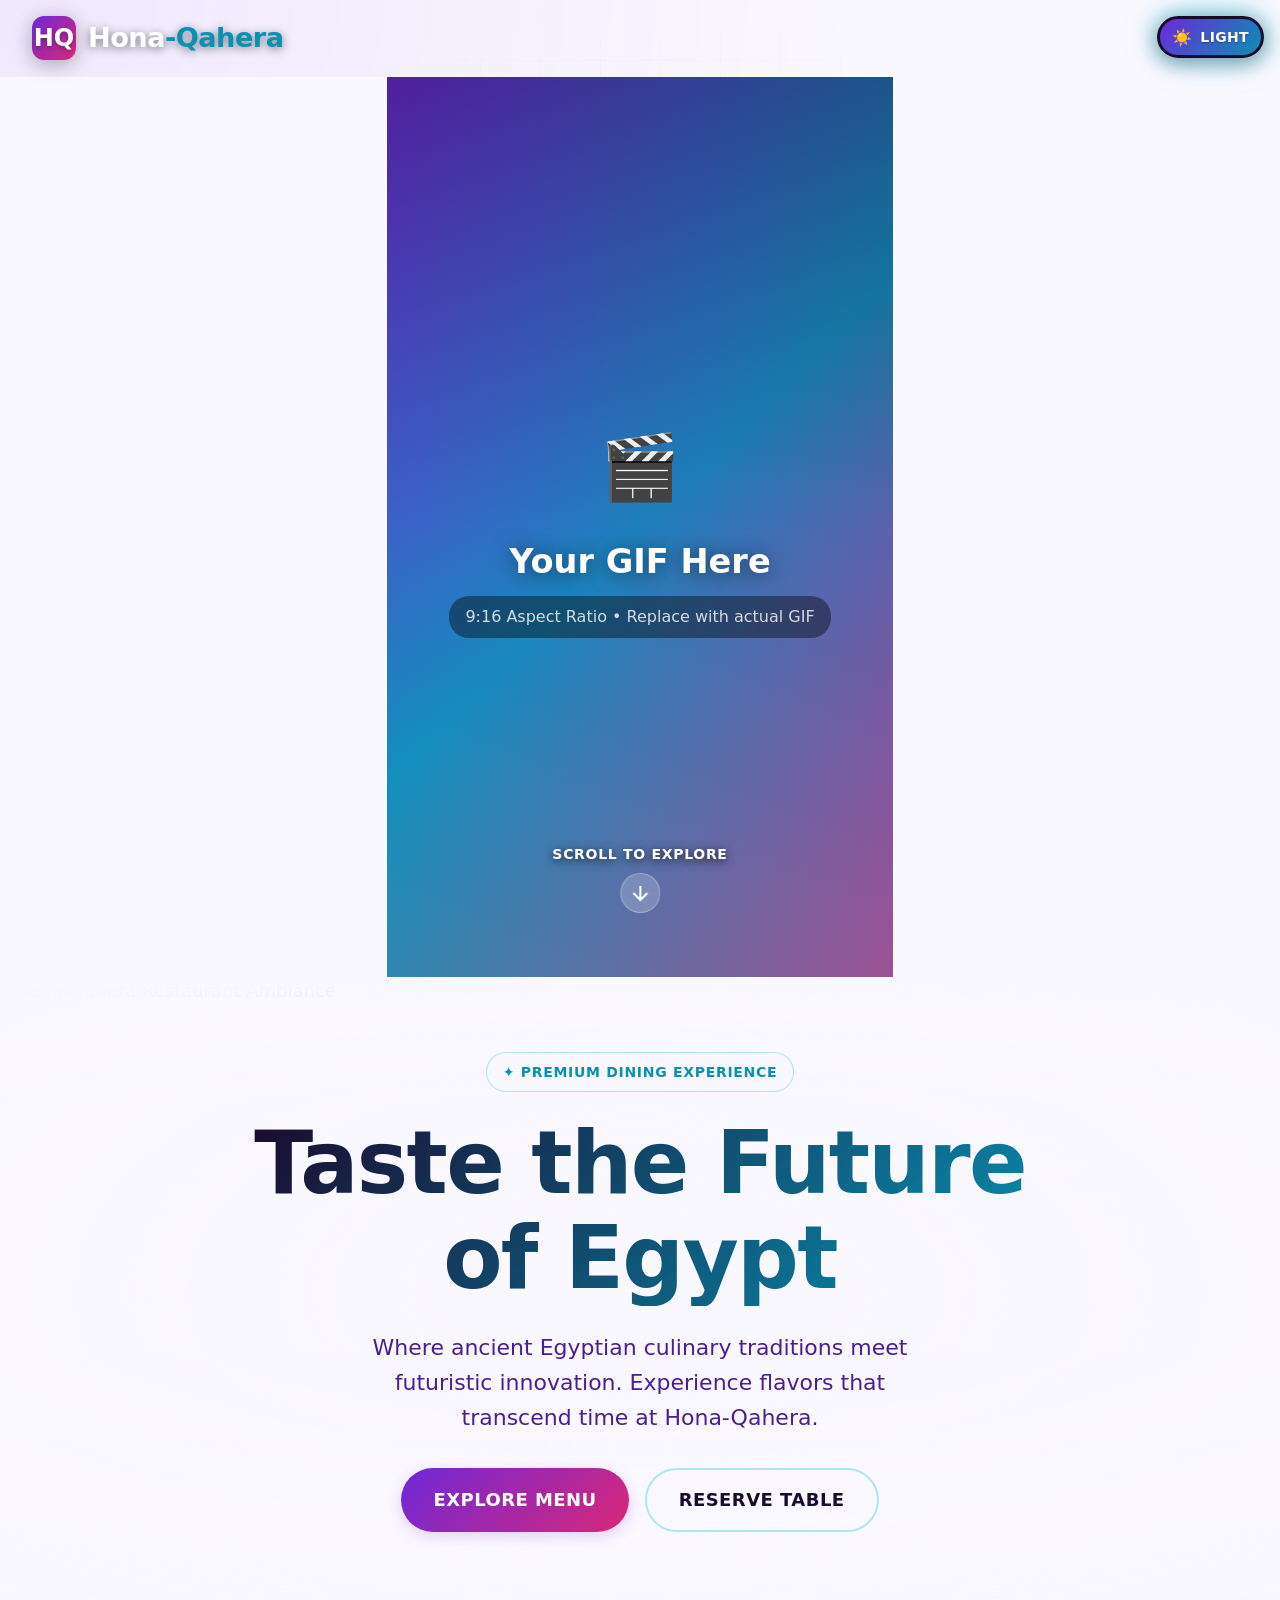
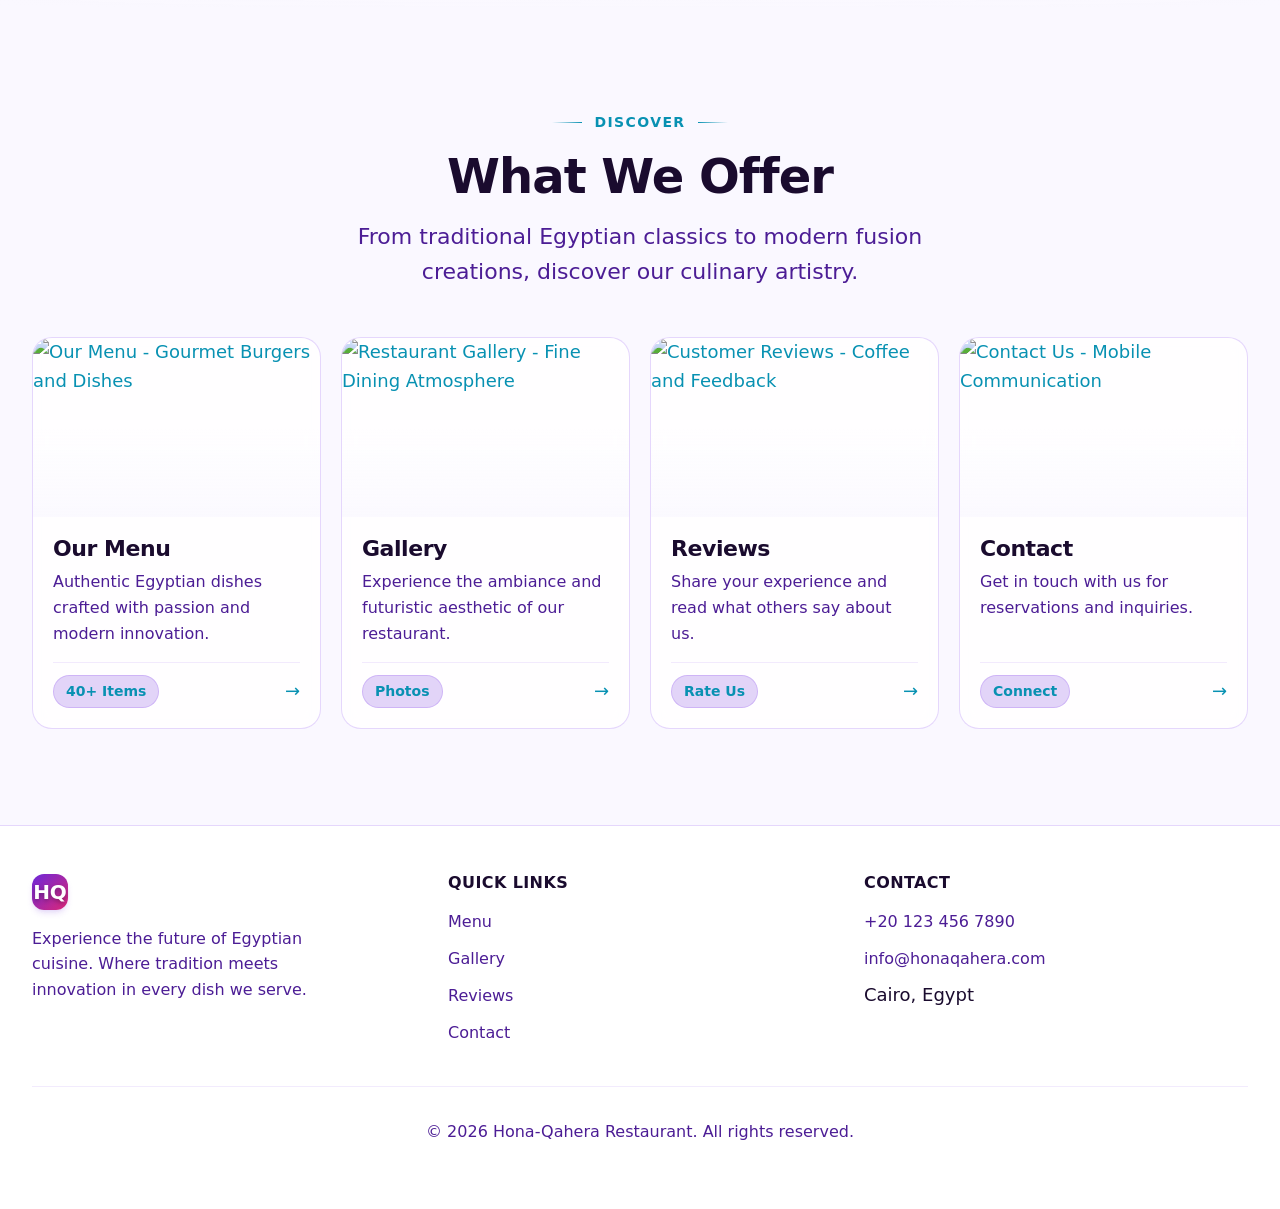
==== commit 98130a94: "Add full-screen GIF placeholder section (9:16 aspect ratio) to homepage" ====
--- a/here-its-cairo-html/index.html
+++ b/here-its-cairo-html/index.html
@@ -26,6 +26,32 @@
 
     <!-- Main Content -->
     <main class="main-content">
+        <!-- Hero GIF Section - Full Screen Mobile Experience -->
+        <section class="hero-gif-section">
+            <div class="gif-container">
+                <!-- GIF Placeholder - 9:16 Aspect Ratio -->
+                <div class="gif-placeholder">
+                    <img src="https://media.giphy.com/media/v1.Y2lkPTc5MGI3NjExbGtxdHRiM2FkbmV0dWd3eW1wZ3RqY3B1Z2Z1dGZ1dGZ1dCZlcD12MV9pbnRlcm5hbF9naWZfYnlfaWQmY3Q9Zw/placeholder.gif" alt="Restaurant Experience GIF" class="gif-image" id="heroGif">
+                    <!-- Fallback/Loading State -->
+                    <div class="gif-fallback">
+                        <span class="gif-fallback-icon">🎬</span>
+                        <span class="gif-fallback-text">Your GIF Here</span>
+                        <span class="gif-fallback-subtext">9:16 Aspect Ratio • Replace with actual GIF</span>
+                    </div>
+                </div>
+                
+                <!-- Scroll Indicator -->
+                <div class="scroll-indicator">
+                    <span class="scroll-text">Scroll to explore</span>
+                    <div class="scroll-arrow">
+                        <svg width="24" height="24" viewBox="0 0 24 24" fill="none" stroke="currentColor" stroke-width="2">
+                            <path d="M12 5v14M5 12l7 7 7-7"/>
+                        </svg>
+                    </div>
+                </div>
+            </div>
+        </section>
+
         <!-- Hero Section -->
         <section class="hero">
             <img src="https://images.unsplash.com/photo-1517248135467-4c7edcad34c4?auto=format&fit=crop&w=1920&q=80" alt="Hona-Qahera Restaurant Ambiance" class="hero-video">
@@ -208,6 +234,54 @@
             html.setAttribute('data-theme', theme);
             updateThemeUI(theme);
         }
+
+        // Hero GIF Section — Header & Mobile Nav Scroll Handler
+        (function() {
+            const header = document.querySelector('.site-header');
+            const mobileNav = document.querySelector('.mobile-nav');
+            const gifSection = document.querySelector('.hero-gif-section');
+            const siteFooter = document.querySelector('.site-footer');
+            
+            if (!gifSection) return;
+            
+            function updateHeaderState() {
+                const scrollY = window.scrollY;
+                const gifSectionBottom = gifSection.offsetTop + gifSection.offsetHeight;
+                const isOverGif = scrollY < gifSectionBottom;
+                
+                // Toggle header transparency
+                if (isOverGif) {
+                    header.classList.add('site-header--transparent');
+                    mobileNav.classList.add('mobile-nav--hidden');
+                } else {
+                    header.classList.remove('site-header--transparent');
+                    mobileNav.classList.remove('mobile-nav--hidden');
+                }
+            }
+            
+            // Update on scroll
+            window.addEventListener('scroll', updateHeaderState, { passive: true });
+            
+            // Initial check
+            updateHeaderState();
+            
+            // Smooth scroll for scroll indicator
+            const scrollIndicator = document.querySelector('.scroll-indicator');
+            if (scrollIndicator) {
+                scrollIndicator.addEventListener('click', () => {
+                    const heroSection = document.querySelector('.hero');
+                    if (heroSection) {
+                        heroSection.scrollIntoView({ behavior: 'smooth' });
+                    }
+                });
+                scrollIndicator.style.cursor = 'pointer';
+            }
+        })();
+
+        // GIF Placeholder — Easy replacement function
+        // To replace with actual GIF, update the src attribute:
+        // document.getElementById('heroGif').src = 'path/to/your.gif';
+        // Then call: document.querySelector('.gif-placeholder').classList.add('has-gif');
     </script>
 </body>
 </html>
--- a/here-its-cairo-html/css/styles.css
+++ b/here-its-cairo-html/css/styles.css
@@ -324,24 +324,24 @@
   position: fixed;
   top: 1rem;
   right: 1rem;
-  z-index: var(--z-header);
+  z-index: 9999;
   display: flex;
   align-items: center;
   gap: var(--space-2);
   padding: var(--space-2) var(--space-3);
-  background: var(--glass-bg);
-  backdrop-filter: var(--glass-blur);
-  -webkit-backdrop-filter: var(--glass-blur);
-  border: 1px solid var(--glass-border);
+  background: linear-gradient(135deg, var(--brand-primary) 0%, var(--brand-accent) 100%);
+  border: 3px solid var(--text-primary);
   border-radius: 50px;
   cursor: pointer;
   transition: all var(--duration-fast) var(--ease-out);
+  box-shadow: 0 0 30px rgba(6, 182, 212, 0.6), 0 4px 20px rgba(0, 0, 0, 0.4);
 }
 
 .theme-toggle:hover {
-  background: var(--bg-surface-elevated);
-  border-color: var(--border-accent);
-  box-shadow: var(--shadow-glow);
+  background: linear-gradient(135deg, var(--brand-accent) 0%, var(--brand-secondary) 100%);
+  border-color: var(--text-primary);
+  box-shadow: 0 0 40px rgba(236, 72, 153, 0.7), 0 6px 25px rgba(0, 0, 0, 0.5);
+  transform: translateY(-2px) scale(1.05);
 }
 
 .theme-toggle-icon {
@@ -356,10 +356,11 @@
 .theme-toggle-text {
   font-family: var(--font-accent);
   font-size: var(--text-xs);
-  font-weight: 600;
-  color: var(--text-primary);
+  font-weight: 700;
+  color: #ffffff;
   letter-spacing: var(--tracking-wide);
   text-transform: uppercase;
+  text-shadow: 0 1px 2px rgba(0, 0, 0, 0.3);
 }
 
 /* ═════════════════════════════════════════════════════════════════════════════
@@ -573,6 +574,208 @@
 }
 
 /* ═════════════════════════════════════════════════════════════════════════════
+   HERO GIF SECTION — Full Screen Mobile Experience
+   ═════════════════════════════════════════════════════════════════════════════ */
+
+.hero-gif-section {
+  position: relative;
+  width: 100%;
+  height: 100vh;
+  height: 100dvh; /* Dynamic viewport height for mobile */
+  overflow: hidden;
+  display: flex;
+  align-items: center;
+  justify-content: center;
+}
+
+.gif-container {
+  position: relative;
+  width: 100%;
+  height: 100%;
+  display: flex;
+  align-items: center;
+  justify-content: center;
+  background: var(--bg-body);
+}
+
+/* 9:16 Aspect Ratio GIF Placeholder */
+.gif-placeholder {
+  position: relative;
+  width: auto;
+  height: 100%;
+  aspect-ratio: 9 / 16;
+  max-width: 100%;
+  max-height: 100%;
+  background: linear-gradient(135deg, var(--brand-primary) 0%, var(--brand-accent) 50%, var(--brand-secondary) 100%);
+  display: flex;
+  align-items: center;
+  justify-content: center;
+  overflow: hidden;
+}
+
+.gif-image {
+  width: 100%;
+  height: 100%;
+  object-fit: cover;
+  display: none; /* Hidden until actual GIF is provided */
+}
+
+/* Fallback UI when no GIF is loaded */
+.gif-fallback {
+  position: absolute;
+  inset: 0;
+  display: flex;
+  flex-direction: column;
+  align-items: center;
+  justify-content: center;
+  padding: var(--space-6);
+  text-align: center;
+  background: linear-gradient(180deg, 
+    rgba(15, 10, 26, 0.3) 0%, 
+    rgba(124, 58, 237, 0.2) 50%, 
+    rgba(6, 182, 212, 0.3) 100%
+  );
+}
+
+.gif-fallback-icon {
+  font-size: 4rem;
+  margin-bottom: var(--space-4);
+  animation: bounce 2s ease-in-out infinite;
+}
+
+.gif-fallback-text {
+  font-family: var(--font-display);
+  font-size: var(--text-2xl);
+  font-weight: 700;
+  color: white;
+  text-shadow: 0 2px 20px rgba(0, 0, 0, 0.5);
+  margin-bottom: var(--space-2);
+}
+
+.gif-fallback-subtext {
+  font-family: var(--font-body);
+  font-size: var(--text-sm);
+  color: rgba(255, 255, 255, 0.8);
+  background: rgba(0, 0, 0, 0.4);
+  padding: var(--space-2) var(--space-4);
+  border-radius: 20px;
+  backdrop-filter: blur(10px);
+}
+
+@keyframes bounce {
+  0%, 100% { transform: translateY(0); }
+  50% { transform: translateY(-10px); }
+}
+
+/* Scroll Indicator */
+.scroll-indicator {
+  position: absolute;
+  bottom: calc(var(--space-16) + env(safe-area-inset-bottom, 0px));
+  left: 50%;
+  transform: translateX(-50%);
+  display: flex;
+  flex-direction: column;
+  align-items: center;
+  gap: var(--space-2);
+  z-index: 10;
+  animation: fadeInUp 1s var(--ease-out) 1s backwards;
+}
+
+.scroll-text {
+  font-family: var(--font-accent);
+  font-size: var(--text-xs);
+  font-weight: 600;
+  color: white;
+  text-transform: uppercase;
+  letter-spacing: var(--tracking-wider);
+  text-shadow: 0 2px 10px rgba(0, 0, 0, 0.8);
+}
+
+.scroll-arrow {
+  width: 40px;
+  height: 40px;
+  display: flex;
+  align-items: center;
+  justify-content: center;
+  background: rgba(255, 255, 255, 0.2);
+  backdrop-filter: blur(10px);
+  border: 1px solid rgba(255, 255, 255, 0.3);
+  border-radius: 50%;
+  color: white;
+  animation: scrollBounce 2s ease-in-out infinite;
+}
+
+@keyframes scrollBounce {
+  0%, 100% { transform: translateY(0); opacity: 1; }
+  50% { transform: translateY(8px); opacity: 0.7; }
+}
+
+/* Transparent Header when over GIF section */
+.site-header--transparent {
+  background: transparent;
+  backdrop-filter: none;
+  -webkit-backdrop-filter: none;
+  border-bottom: 1px solid rgba(255, 255, 255, 0.1);
+}
+
+.site-header--transparent .logo-text {
+  color: white;
+  text-shadow: 0 2px 10px rgba(0, 0, 0, 0.5);
+}
+
+.site-header--transparent .logo-icon {
+  box-shadow: 0 4px 20px rgba(0, 0, 0, 0.3);
+}
+
+/* Hide mobile nav over GIF section */
+.mobile-nav--hidden {
+  transform: translateY(100%);
+  opacity: 0;
+}
+
+/* When GIF is loaded, show it and hide fallback */
+.gif-placeholder.has-gif .gif-image {
+  display: block;
+}
+
+.gif-placeholder.has-gif .gif-fallback {
+  display: none;
+}
+
+/* Responsive Adjustments */
+@media (min-aspect-ratio: 9/16) {
+  /* Landscape screens - GIF fills height */
+  .gif-placeholder {
+    height: 100%;
+    width: auto;
+  }
+}
+
+@media (max-aspect-ratio: 9/16) {
+  /* Portrait screens - GIF fills width */
+  .gif-placeholder {
+    width: 100%;
+    height: auto;
+    max-height: 100%;
+  }
+}
+
+@media (max-width: 480px) {
+  .gif-fallback-icon {
+    font-size: 3rem;
+  }
+  
+  .gif-fallback-text {
+    font-size: var(--text-xl);
+  }
+  
+  .gif-fallback-subtext {
+    font-size: var(--text-xs);
+    padding: var(--space-1) var(--space-3);
+  }
+}
+
+/* ═════════════════════════════════════════════════════════════════════════════
    SECTION HEADERS — Subtitles & Titles
    ═════════════════════════════════════════════════════════════════════════════ */
 
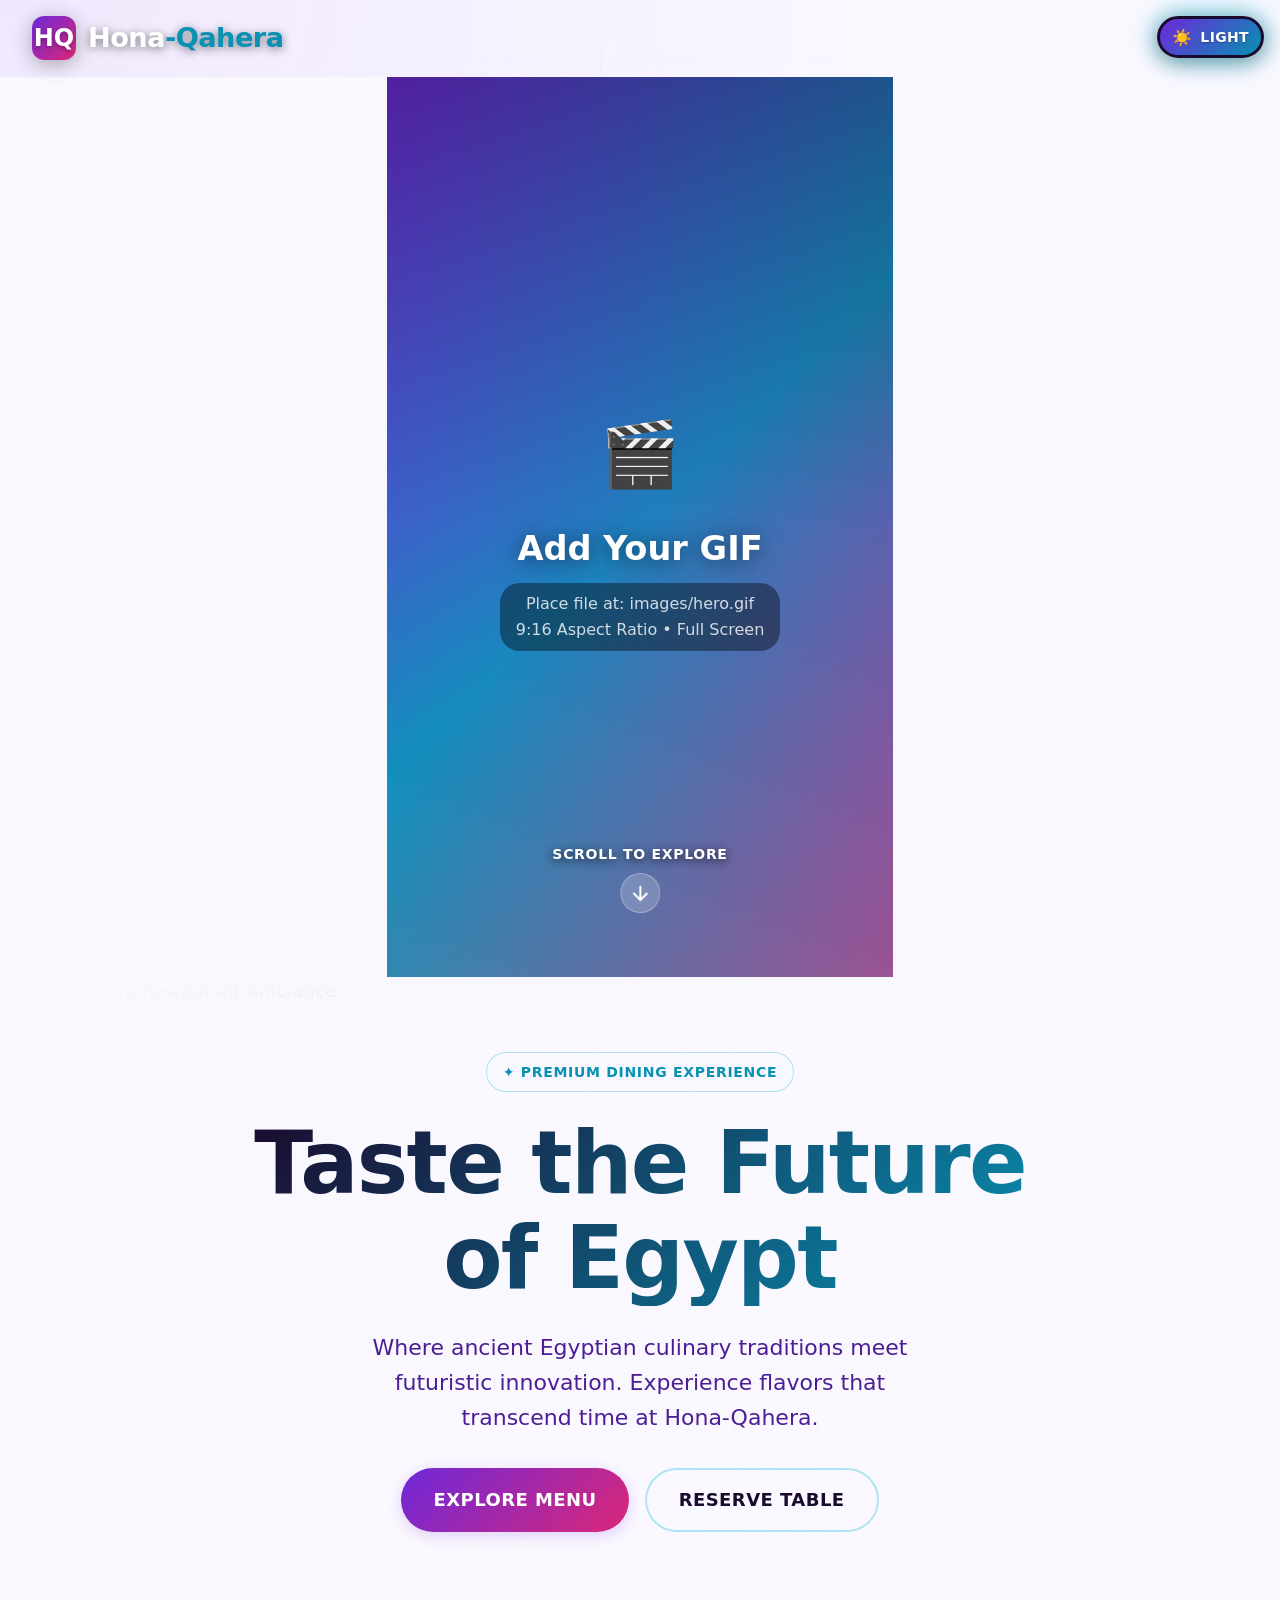
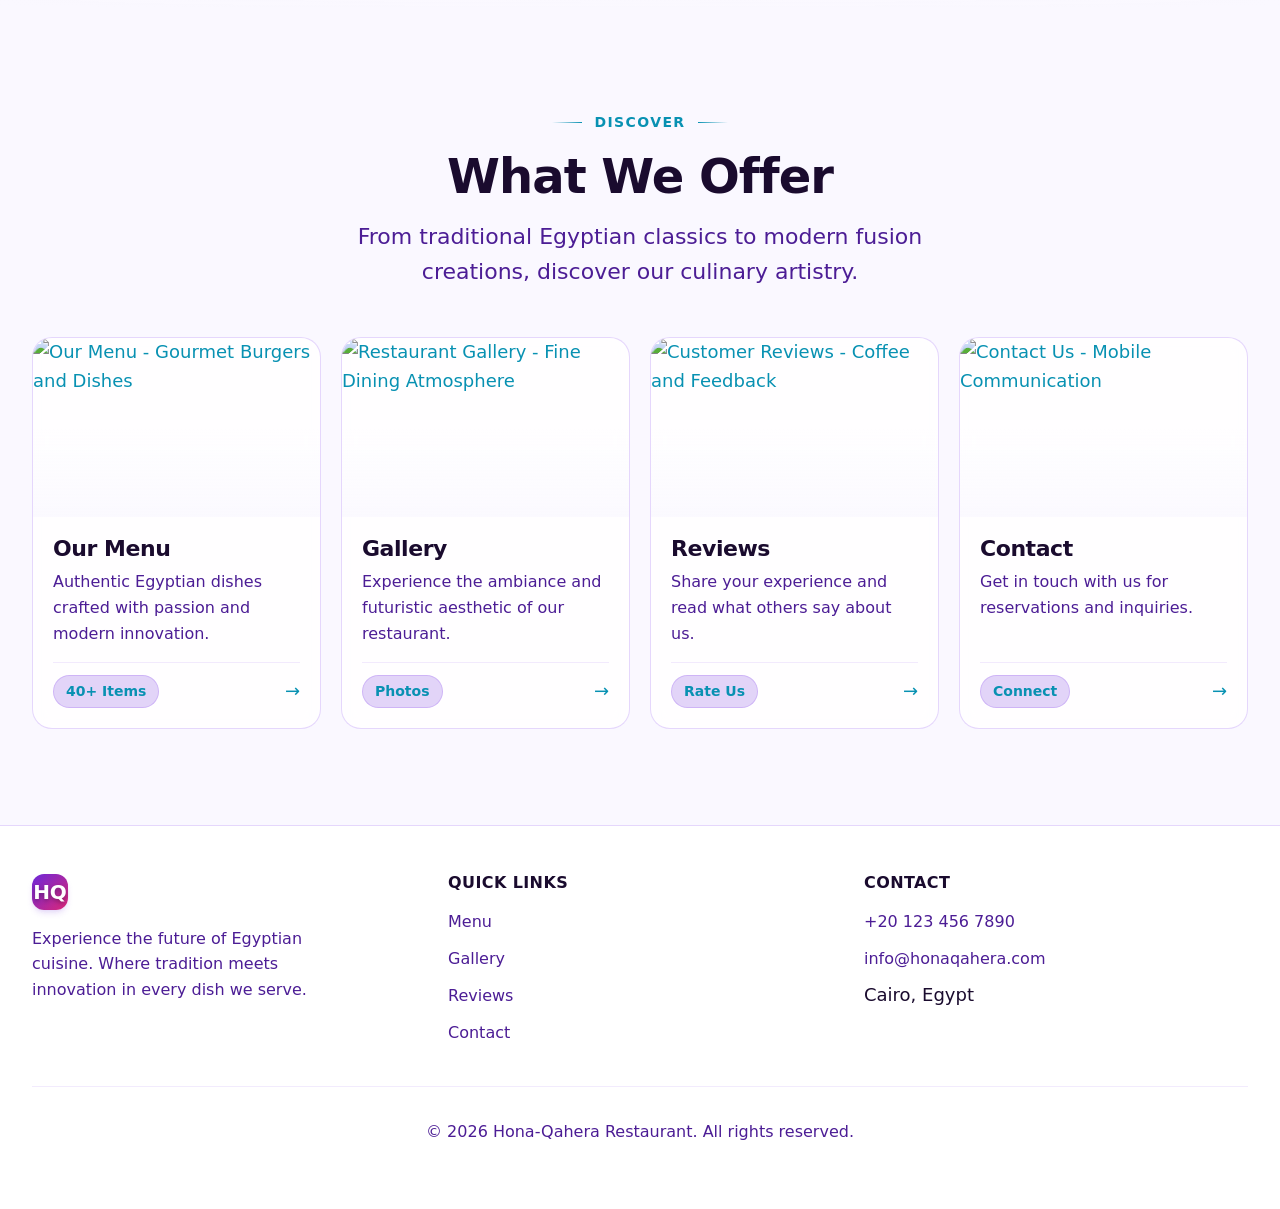
==== commit ad530153: "Update GIF section with images folder and auto-load handler" ====
--- a/here-its-cairo-html/index.html
+++ b/here-its-cairo-html/index.html
@@ -31,12 +31,13 @@
             <div class="gif-container">
                 <!-- GIF Placeholder - 9:16 Aspect Ratio -->
                 <div class="gif-placeholder">
-                    <img src="https://media.giphy.com/media/v1.Y2lkPTc5MGI3NjExbGtxdHRiM2FkbmV0dWd3eW1wZ3RqY3B1Z2Z1dGZ1dGZ1dCZlcD12MV9pbnRlcm5hbF9naWZfYnlfaWQmY3Q9Zw/placeholder.gif" alt="Restaurant Experience GIF" class="gif-image" id="heroGif">
-                    <!-- Fallback/Loading State -->
-                    <div class="gif-fallback">
+                    <!-- TO USE YOUR GIF: Place your GIF file in: here-its-cairo-html/images/hero.gif -->
+                    <img src="images/hero.gif" alt="Restaurant Experience GIF" class="gif-image" id="heroGif" onerror="this.style.display='none'">
+                    <!-- Fallback shown when GIF is not available -->
+                    <div class="gif-fallback" id="gifFallback">
                         <span class="gif-fallback-icon">🎬</span>
-                        <span class="gif-fallback-text">Your GIF Here</span>
-                        <span class="gif-fallback-subtext">9:16 Aspect Ratio • Replace with actual GIF</span>
+                        <span class="gif-fallback-text">Add Your GIF</span>
+                        <span class="gif-fallback-subtext">Place file at: images/hero.gif<br>9:16 Aspect Ratio • Full Screen</span>
                     </div>
                 </div>
                 
@@ -278,10 +279,25 @@
             }
         })();
 
-        // GIF Placeholder — Easy replacement function
-        // To replace with actual GIF, update the src attribute:
-        // document.getElementById('heroGif').src = 'path/to/your.gif';
-        // Then call: document.querySelector('.gif-placeholder').classList.add('has-gif');
+        // GIF Load Handler — Hide fallback when GIF loads successfully
+        (function() {
+            const heroGif = document.getElementById('heroGif');
+            const gifFallback = document.getElementById('gifFallback');
+            
+            if (heroGif && gifFallback) {
+                heroGif.addEventListener('load', function() {
+                    // GIF loaded successfully
+                    gifFallback.style.display = 'none';
+                    heroGif.style.display = 'block';
+                });
+                
+                heroGif.addEventListener('error', function() {
+                    // GIF failed to load, show fallback
+                    heroGif.style.display = 'none';
+                    gifFallback.style.display = 'flex';
+                });
+            }
+        })();
     </script>
 </body>
 </html>
--- a/here-its-cairo-html/css/styles.css
+++ b/here-its-cairo-html/css/styles.css
@@ -617,7 +617,16 @@
   width: 100%;
   height: 100%;
   object-fit: cover;
-  display: none; /* Hidden until actual GIF is provided */
+  display: none; /* Hidden by default, shown via JS when loaded */
+}
+
+/* When GIF is loaded and has content */
+.gif-placeholder.has-gif .gif-image {
+  display: block;
+}
+
+.gif-placeholder.has-gif .gif-fallback {
+  display: none;
 }
 
 /* Fallback UI when no GIF is loaded */
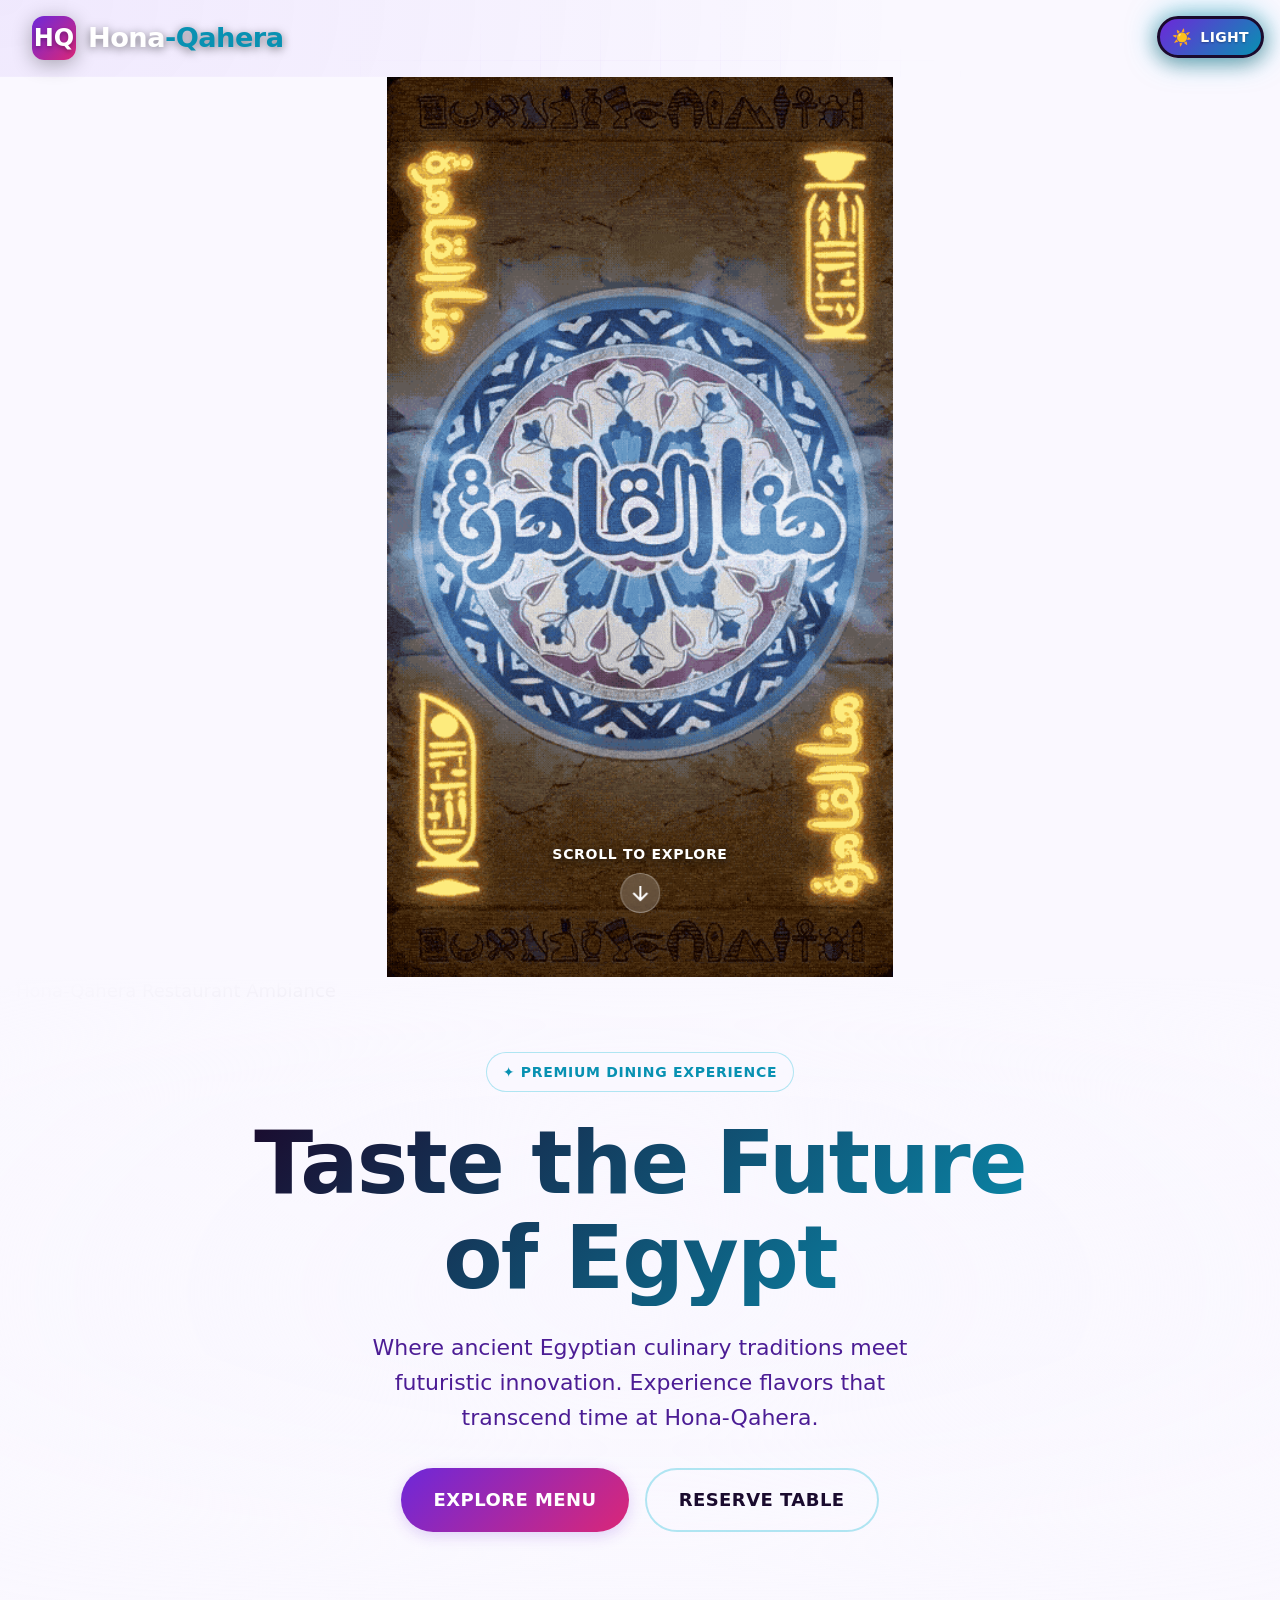
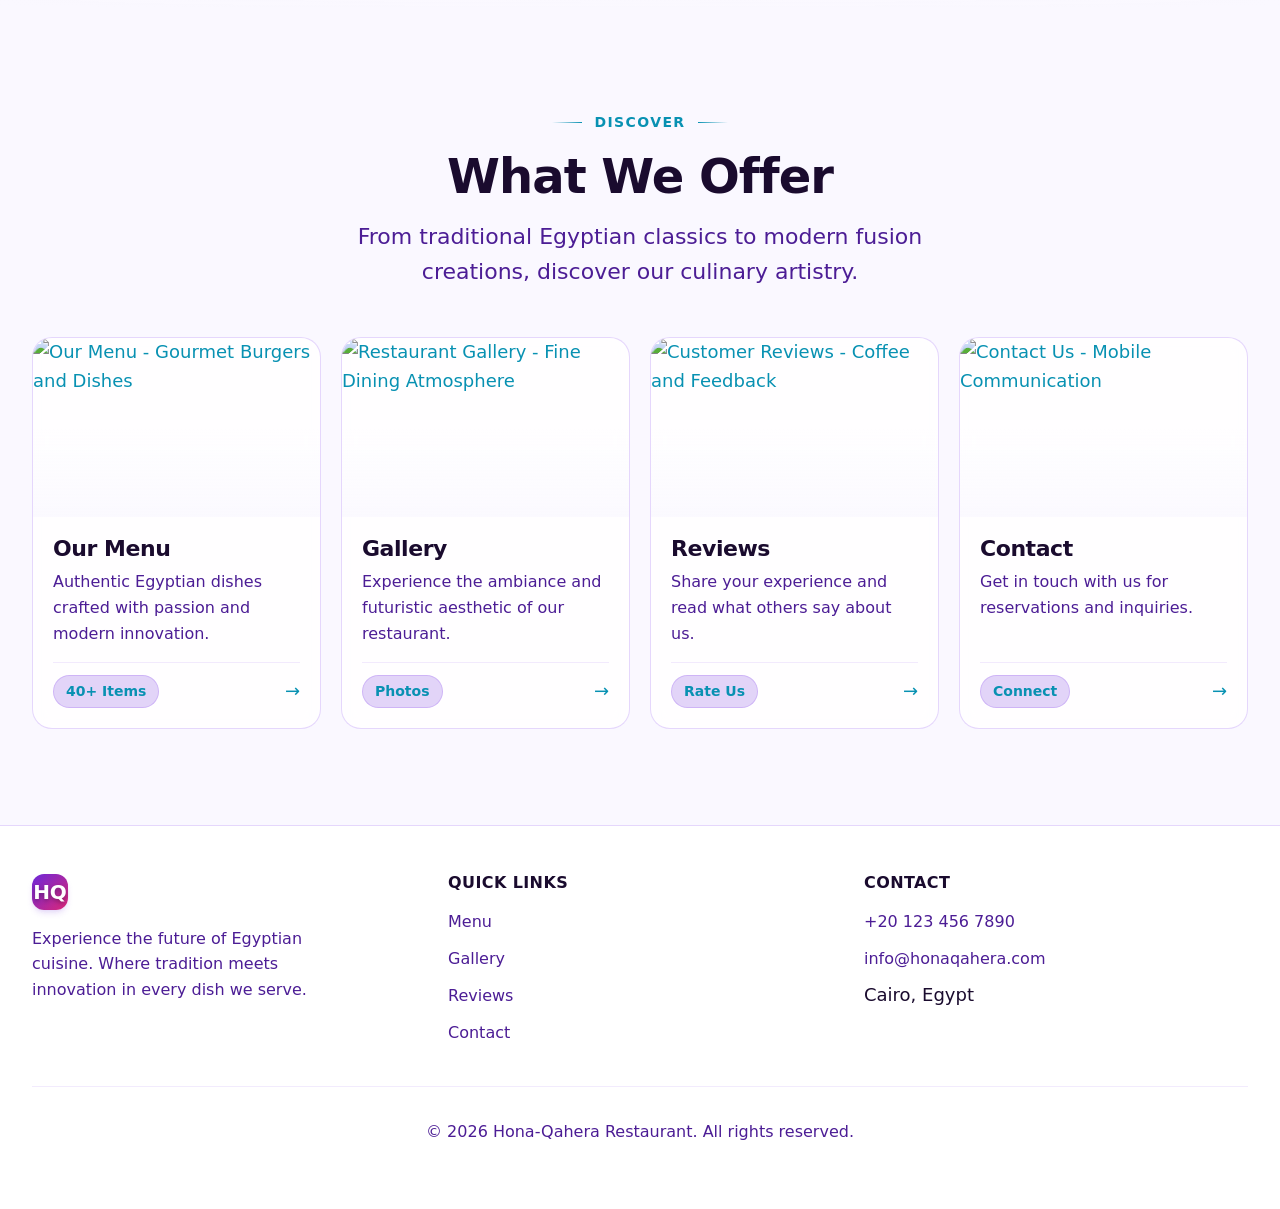
==== commit 9b659535: "Integrate Cairo_Original_Splash GIF into full-screen hero section" ====
--- a/here-its-cairo-html/index.html
+++ b/here-its-cairo-html/index.html
@@ -31,14 +31,8 @@
             <div class="gif-container">
                 <!-- GIF Placeholder - 9:16 Aspect Ratio -->
                 <div class="gif-placeholder">
-                    <!-- TO USE YOUR GIF: Place your GIF file in: here-its-cairo-html/images/hero.gif -->
-                    <img src="images/hero.gif" alt="Restaurant Experience GIF" class="gif-image" id="heroGif" onerror="this.style.display='none'">
-                    <!-- Fallback shown when GIF is not available -->
-                    <div class="gif-fallback" id="gifFallback">
-                        <span class="gif-fallback-icon">🎬</span>
-                        <span class="gif-fallback-text">Add Your GIF</span>
-                        <span class="gif-fallback-subtext">Place file at: images/hero.gif<br>9:16 Aspect Ratio • Full Screen</span>
-                    </div>
+                    <!-- Main GIF Image -->
+                    <img src="Cairo_Original_Splash_gm_optimized.gif" alt="Restaurant Experience GIF" class="gif-image" id="heroGif">
                 </div>
                 
                 <!-- Scroll Indicator -->
@@ -279,25 +273,6 @@
             }
         })();
 
-        // GIF Load Handler — Hide fallback when GIF loads successfully
-        (function() {
-            const heroGif = document.getElementById('heroGif');
-            const gifFallback = document.getElementById('gifFallback');
-            
-            if (heroGif && gifFallback) {
-                heroGif.addEventListener('load', function() {
-                    // GIF loaded successfully
-                    gifFallback.style.display = 'none';
-                    heroGif.style.display = 'block';
-                });
-                
-                heroGif.addEventListener('error', function() {
-                    // GIF failed to load, show fallback
-                    heroGif.style.display = 'none';
-                    gifFallback.style.display = 'flex';
-                });
-            }
-        })();
     </script>
 </body>
 </html>
--- a/here-its-cairo-html/css/styles.css
+++ b/here-its-cairo-html/css/styles.css
@@ -617,63 +617,7 @@
   width: 100%;
   height: 100%;
   object-fit: cover;
-  display: none; /* Hidden by default, shown via JS when loaded */
-}
-
-/* When GIF is loaded and has content */
-.gif-placeholder.has-gif .gif-image {
-  display: block;
-}
-
-.gif-placeholder.has-gif .gif-fallback {
-  display: none;
-}
-
-/* Fallback UI when no GIF is loaded */
-.gif-fallback {
-  position: absolute;
-  inset: 0;
-  display: flex;
-  flex-direction: column;
-  align-items: center;
-  justify-content: center;
-  padding: var(--space-6);
-  text-align: center;
-  background: linear-gradient(180deg, 
-    rgba(15, 10, 26, 0.3) 0%, 
-    rgba(124, 58, 237, 0.2) 50%, 
-    rgba(6, 182, 212, 0.3) 100%
-  );
-}
-
-.gif-fallback-icon {
-  font-size: 4rem;
-  margin-bottom: var(--space-4);
-  animation: bounce 2s ease-in-out infinite;
-}
-
-.gif-fallback-text {
-  font-family: var(--font-display);
-  font-size: var(--text-2xl);
-  font-weight: 700;
-  color: white;
-  text-shadow: 0 2px 20px rgba(0, 0, 0, 0.5);
-  margin-bottom: var(--space-2);
-}
-
-.gif-fallback-subtext {
-  font-family: var(--font-body);
-  font-size: var(--text-sm);
-  color: rgba(255, 255, 255, 0.8);
-  background: rgba(0, 0, 0, 0.4);
-  padding: var(--space-2) var(--space-4);
-  border-radius: 20px;
-  backdrop-filter: blur(10px);
-}
-
-@keyframes bounce {
-  0%, 100% { transform: translateY(0); }
-  50% { transform: translateY(-10px); }
+  display: block; /* Show the GIF */
 }
 
 /* Scroll Indicator */
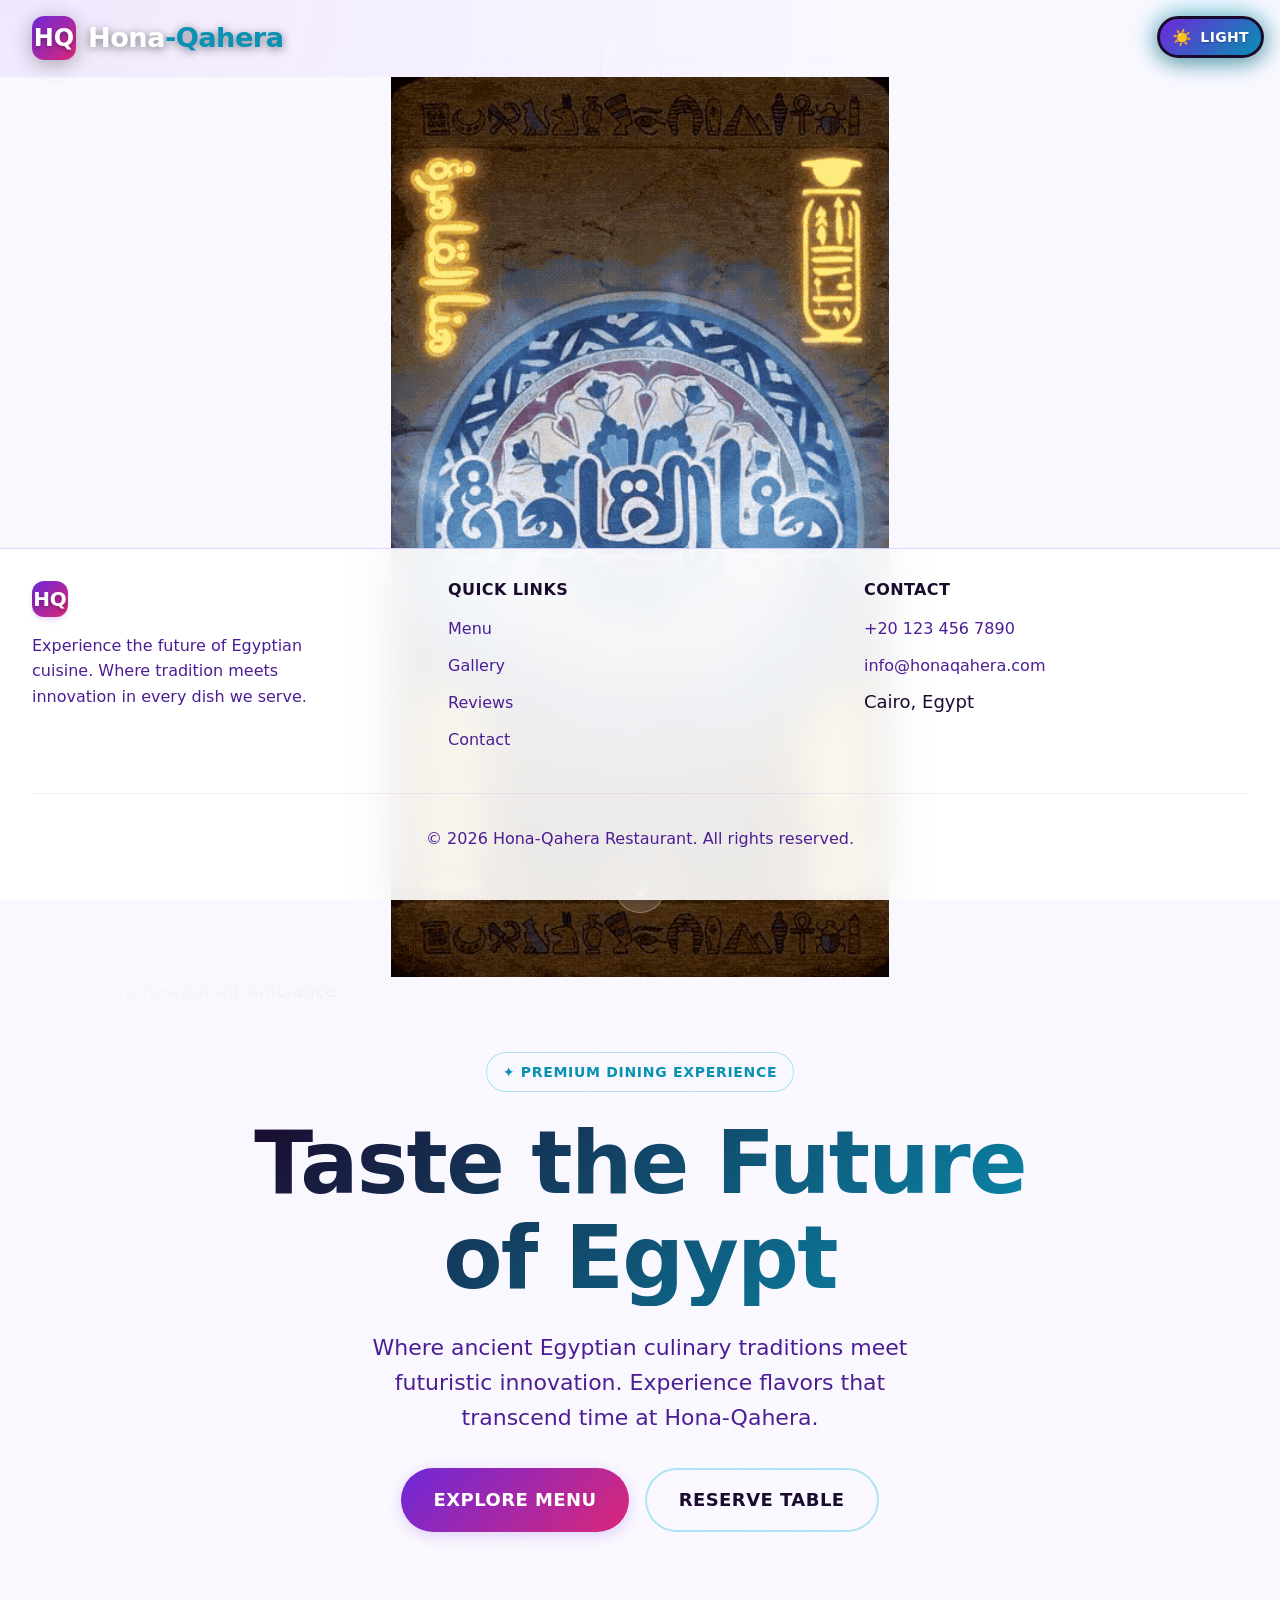
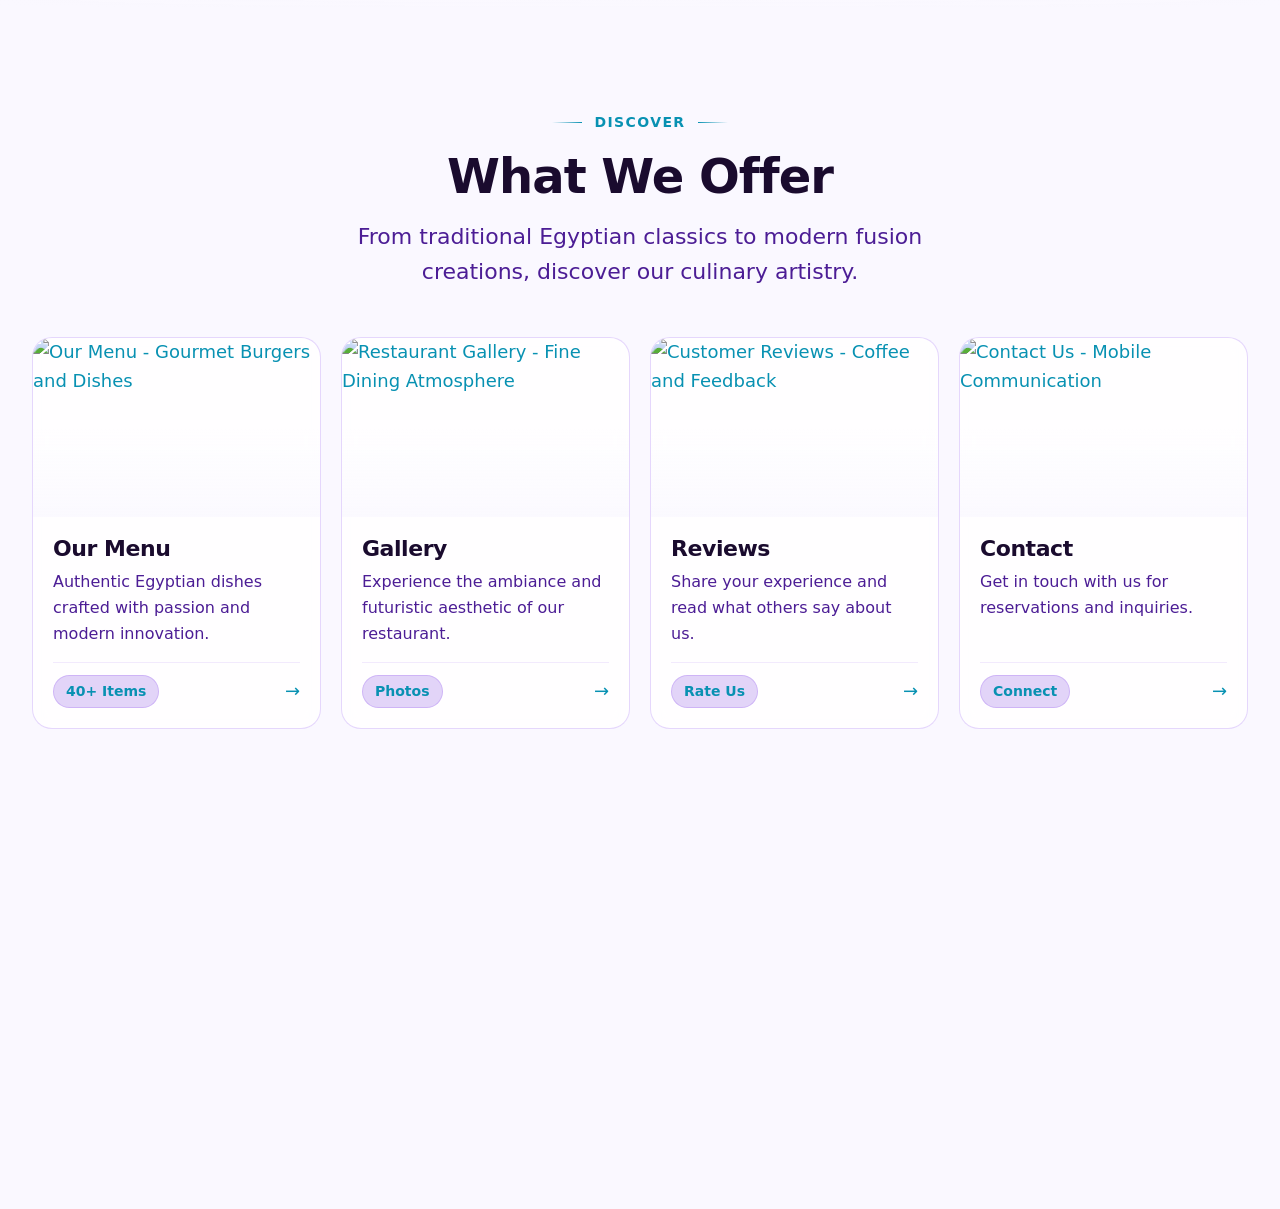
==== commit b57cab78: "Enhance Hona-Qahera app: Center GIF, improve scroll indicator, add floating rate button, sticky foot" ====
--- a/here-its-cairo-html/index.html
+++ b/here-its-cairo-html/index.html
@@ -141,22 +141,50 @@
     <!-- Mobile Bottom Navigation -->
     <nav class="mobile-nav">
         <a href="index.html" class="mobile-nav-item active">
-            <span class="mobile-nav-icon">🏠</span>
+            <span class="mobile-nav-icon">
+                <svg xmlns="http://www.w3.org/2000/svg" viewBox="0 0 24 24" stroke-width="2" stroke-linecap="round" stroke-linejoin="round">
+                    <path d="M3 9l9-7 9 7v11a2 2 0 0 1-2 2H5a2 2 0 0 1-2-2z"/>
+                    <polyline points="9 22 9 12 15 12 15 22"/>
+                </svg>
+            </span>
             <span>Home</span>
         </a>
         <a href="categories.html" class="mobile-nav-item">
-            <span class="mobile-nav-icon">🍽️</span>
+            <span class="mobile-nav-icon">
+                <svg xmlns="http://www.w3.org/2000/svg" viewBox="0 0 24 24" stroke-width="2" stroke-linecap="round" stroke-linejoin="round">
+                    <path d="M3 2v7c0 1.1.9 2 2 2h4a2 2 0 0 0 2-2V2"/>
+                    <path d="M7 2v20"/>
+                    <path d="M21 15V2v0a5 5 0 0 0-5 5v6c0 1.1.9 2 2 2h3Zm0 0v7"/>
+                </svg>
+            </span>
             <span>Menu</span>
         </a>
         <a href="gallery.html" class="mobile-nav-item">
-            <span class="mobile-nav-icon">📸</span>
+            <span class="mobile-nav-icon">
+                <svg xmlns="http://www.w3.org/2000/svg" viewBox="0 0 24 24" stroke-width="2" stroke-linecap="round" stroke-linejoin="round">
+                    <rect x="3" y="3" width="18" height="18" rx="2" ry="2"/>
+                    <circle cx="8.5" cy="8.5" r="1.5"/>
+                    <polyline points="21 15 16 10 5 21"/>
+                </svg>
+            </span>
             <span>Gallery</span>
         </a>
         <a href="contact-us.html" class="mobile-nav-item">
-            <span class="mobile-nav-icon">📞</span>
+            <span class="mobile-nav-icon">
+                <svg xmlns="http://www.w3.org/2000/svg" viewBox="0 0 24 24" stroke-width="2" stroke-linecap="round" stroke-linejoin="round">
+                    <path d="M22 16.92v3a2 2 0 0 1-2.18 2 19.79 19.79 0 0 1-8.63-3.07 19.5 19.5 0 0 1-6-6 19.79 19.79 0 0 1-3.07-8.67A2 2 0 0 1 4.11 2h3a2 2 0 0 1 2 1.72 12.84 12.84 0 0 0 .7 2.81 2 2 0 0 1-.45 2.11L8.09 9.91a16 16 0 0 0 6 6l1.27-1.27a2 2 0 0 1 2.11-.45 12.84 12.84 0 0 0 2.81.7A2 2 0 0 1 22 16.92z"/>
+                </svg>
+            </span>
             <span>Contact</span>
         </a>
     </nav>
+
+    <!-- Floating Rate Button -->
+    <a href="rate-us.html" class="floating-rate-btn" aria-label="Rate Us">
+        <svg xmlns="http://www.w3.org/2000/svg" viewBox="0 0 24 24">
+            <path d="M12 2l3.09 6.26L22 9.27l-5 4.87 1.18 6.88L12 17.77l-6.18 3.25L7 14.14 2 9.27l6.91-1.01L12 2z"/>
+        </svg>
+    </a>
 
     <!-- Desktop Footer -->
     <footer class="site-footer">
--- a/here-its-cairo-html/css/styles.css
+++ b/here-its-cairo-html/css/styles.css
@@ -574,18 +574,19 @@
 }
 
 /* ═════════════════════════════════════════════════════════════════════════════
-   HERO GIF SECTION — Full Screen Mobile Experience
+   HERO GIF SECTION — Full Screen Mobile Experience (Centered)
    ═════════════════════════════════════════════════════════════════════════════ */
 
 .hero-gif-section {
   position: relative;
   width: 100%;
   height: 100vh;
-  height: 100dvh; /* Dynamic viewport height for mobile */
+  height: 100dvh;
   overflow: hidden;
   display: flex;
   align-items: center;
   justify-content: center;
+  background: var(--bg-body);
 }
 
 .gif-container {
@@ -595,18 +596,13 @@
   display: flex;
   align-items: center;
   justify-content: center;
-  background: var(--bg-body);
-}
-
-/* 9:16 Aspect Ratio GIF Placeholder */
+}
+
+/* Centered GIF - fills screen while maintaining aspect ratio */
 .gif-placeholder {
   position: relative;
-  width: auto;
+  width: 100%;
   height: 100%;
-  aspect-ratio: 9 / 16;
-  max-width: 100%;
-  max-height: 100%;
-  background: linear-gradient(135deg, var(--brand-primary) 0%, var(--brand-accent) 50%, var(--brand-secondary) 100%);
   display: flex;
   align-items: center;
   justify-content: center;
@@ -617,50 +613,74 @@
   width: 100%;
   height: 100%;
   object-fit: cover;
-  display: block; /* Show the GIF */
-}
-
-/* Scroll Indicator */
+  object-position: center;
+  display: block;
+}
+
+/* Enhanced Scroll Indicator */
 .scroll-indicator {
   position: absolute;
-  bottom: calc(var(--space-16) + env(safe-area-inset-bottom, 0px));
+  bottom: calc(var(--space-12) + env(safe-area-inset-bottom, 0px));
   left: 50%;
   transform: translateX(-50%);
   display: flex;
   flex-direction: column;
   align-items: center;
-  gap: var(--space-2);
+  gap: var(--space-3);
   z-index: 10;
+  cursor: pointer;
+  padding: var(--space-4);
   animation: fadeInUp 1s var(--ease-out) 1s backwards;
 }
 
 .scroll-text {
   font-family: var(--font-accent);
-  font-size: var(--text-xs);
+  font-size: var(--text-sm);
   font-weight: 600;
   color: white;
   text-transform: uppercase;
-  letter-spacing: var(--tracking-wider);
-  text-shadow: 0 2px 10px rgba(0, 0, 0, 0.8);
+  letter-spacing: var(--tracking-widest);
+  text-shadow: 0 2px 20px rgba(0, 0, 0, 0.9), 0 0 40px rgba(124, 58, 237, 0.5);
+  background: rgba(0, 0, 0, 0.4);
+  backdrop-filter: blur(10px);
+  -webkit-backdrop-filter: blur(10px);
+  padding: var(--space-2) var(--space-4);
+  border-radius: 30px;
+  border: 1px solid rgba(255, 255, 255, 0.2);
+  transition: all var(--duration-normal) var(--ease-out);
+}
+
+.scroll-indicator:hover .scroll-text {
+  background: rgba(124, 58, 237, 0.6);
+  border-color: var(--brand-accent);
+  transform: scale(1.05);
 }
 
 .scroll-arrow {
-  width: 40px;
-  height: 40px;
+  width: 50px;
+  height: 50px;
   display: flex;
   align-items: center;
   justify-content: center;
-  background: rgba(255, 255, 255, 0.2);
-  backdrop-filter: blur(10px);
+  background: rgba(255, 255, 255, 0.15);
+  backdrop-filter: blur(15px);
+  -webkit-backdrop-filter: blur(15px);
   border: 1px solid rgba(255, 255, 255, 0.3);
   border-radius: 50%;
   color: white;
-  animation: scrollBounce 2s ease-in-out infinite;
+  animation: scrollBounce 2.5s ease-in-out infinite;
+  transition: all var(--duration-normal) var(--ease-spring);
+}
+
+.scroll-indicator:hover .scroll-arrow {
+  background: var(--brand-primary);
+  border-color: var(--brand-accent);
+  transform: scale(1.1);
 }
 
 @keyframes scrollBounce {
   0%, 100% { transform: translateY(0); opacity: 1; }
-  50% { transform: translateY(8px); opacity: 0.7; }
+  50% { transform: translateY(10px); opacity: 0.7; }
 }
 
 /* Transparent Header when over GIF section */
@@ -989,7 +1009,7 @@
 }
 
 /* ═════════════════════════════════════════════════════════════════════════════
-   MOBILE BOTTOM NAVIGATION
+   MOBILE BOTTOM NAVIGATION - Professional SVG Icons
    ═════════════════════════════════════════════════════════════════════════════ */
 
 .mobile-nav {
@@ -1020,6 +1040,7 @@
   font-weight: 500;
   transition: all var(--duration-fast) var(--ease-out);
   border-radius: 12px;
+  text-decoration: none;
 }
 
 .mobile-nav-item:hover,
@@ -1029,13 +1050,66 @@
 }
 
 .mobile-nav-icon {
-  font-size: 1.25rem;
+  width: 24px;
+  height: 24px;
+  display: flex;
+  align-items: center;
+  justify-content: center;
   transition: transform var(--duration-fast) var(--ease-spring);
+}
+
+.mobile-nav-icon svg {
+  width: 22px;
+  height: 22px;
+  stroke: currentColor;
+  fill: none;
 }
 
 .mobile-nav-item:hover .mobile-nav-icon,
 .mobile-nav-item.active .mobile-nav-icon {
   transform: translateY(-2px);
+}
+
+/* ═════════════════════════════════════════════════════════════════════════════
+   FLOATING RATE BUTTON - Mobile Accessibility
+   ═════════════════════════════════════════════════════════════════════════════ */
+
+.floating-rate-btn {
+  position: fixed;
+  bottom: calc(80px + env(safe-area-inset-bottom, 0px));
+  right: var(--space-4);
+  z-index: 999;
+  display: flex;
+  align-items: center;
+  justify-content: center;
+  width: 56px;
+  height: 56px;
+  background: linear-gradient(135deg, var(--brand-primary) 0%, var(--brand-secondary) 100%);
+  border: none;
+  border-radius: 50%;
+  cursor: pointer;
+  box-shadow: 0 4px 20px var(--brand-primary-glow);
+  transition: all var(--duration-normal) var(--ease-spring);
+  animation: float 3s ease-in-out infinite;
+  text-decoration: none;
+}
+
+.floating-rate-btn:hover {
+  transform: scale(1.1) translateY(-5px);
+  box-shadow: 0 8px 30px var(--brand-secondary-glow);
+}
+
+.floating-rate-btn svg {
+  width: 24px;
+  height: 24px;
+  color: white;
+  fill: currentColor;
+}
+
+@media (min-width: 768px) {
+  .floating-rate-btn {
+    display: none;
+  }
 }
 
 /* ═════════════════════════════════════════════════════════════════════════════
@@ -1337,17 +1411,23 @@
 }
 
 /* ═════════════════════════════════════════════════════════════════════════════
-   FOOTER — Desktop Footer (Hidden on Mobile)
+   FOOTER — Sticky Desktop Footer (Hidden on Mobile)
    ═════════════════════════════════════════════════════════════════════════════ */
 
 .site-footer {
+  position: sticky;
+  bottom: 0;
   display: none;
-  padding: var(--space-12) var(--container-padding);
+  padding: var(--space-8) var(--container-padding);
   background: var(--bg-surface);
+  backdrop-filter: blur(20px);
+  -webkit-backdrop-filter: blur(20px);
   border-top: 1px solid var(--border-default);
+  z-index: var(--z-sticky);
   margin-top: auto;
 }
 
+/* Sticky Footer Always Visible on Desktop */
 @media (min-width: 768px) {
   .site-footer {
     display: block;
@@ -1355,10 +1435,15 @@
   
   body {
     padding-bottom: 0;
+    min-height: 100vh;
   }
   
   .mobile-nav {
     display: none;
+  }
+  
+  .main-content {
+    padding-bottom: var(--space-8);
   }
 }
 
@@ -1422,6 +1507,161 @@
 }
 
 /* ═════════════════════════════════════════════════════════════════════════════
+   MENU ITEM MODAL — Popup Details Window
+   ═════════════════════════════════════════════════════════════════════════════ */
+
+.menu-item-modal-overlay {
+  position: fixed;
+  inset: 0;
+  z-index: var(--z-modal);
+  background: rgba(0, 0, 0, 0.8);
+  backdrop-filter: blur(10px);
+  -webkit-backdrop-filter: blur(10px);
+  display: flex;
+  align-items: center;
+  justify-content: center;
+  padding: var(--space-4);
+  opacity: 0;
+  visibility: hidden;
+  transition: all var(--duration-normal) var(--ease-out);
+}
+
+.menu-item-modal-overlay.active {
+  opacity: 1;
+  visibility: visible;
+}
+
+.menu-item-modal {
+  position: relative;
+  width: 100%;
+  max-width: 600px;
+  max-height: 90vh;
+  max-height: 90dvh;
+  background: var(--bg-surface);
+  border: 1px solid var(--border-default);
+  border-radius: 24px;
+  overflow: hidden;
+  transform: scale(0.9) translateY(20px);
+  transition: all var(--duration-normal) var(--ease-spring);
+}
+
+.menu-item-modal-overlay.active .menu-item-modal {
+  transform: scale(1) translateY(0);
+}
+
+.modal-close-btn {
+  position: absolute;
+  top: var(--space-4);
+  right: var(--space-4);
+  z-index: 10;
+  width: 40px;
+  height: 40px;
+  display: flex;
+  align-items: center;
+  justify-content: center;
+  background: rgba(0, 0, 0, 0.5);
+  backdrop-filter: blur(10px);
+  -webkit-backdrop-filter: blur(10px);
+  border: 1px solid rgba(255, 255, 255, 0.2);
+  border-radius: 50%;
+  color: white;
+  cursor: pointer;
+  transition: all var(--duration-fast) var(--ease-out);
+}
+
+.modal-close-btn:hover {
+  background: var(--brand-primary);
+  transform: rotate(90deg);
+}
+
+.modal-image {
+  width: 100%;
+  height: 250px;
+  object-fit: cover;
+}
+
+.modal-content {
+  padding: var(--space-6);
+  overflow-y: auto;
+  max-height: calc(90vh - 250px);
+  max-height: calc(90dvh - 250px);
+}
+
+.modal-title {
+  font-size: var(--text-2xl);
+  margin-bottom: var(--space-2);
+  color: var(--text-primary);
+}
+
+.modal-price {
+  font-family: var(--font-accent);
+  font-size: var(--text-xl);
+  font-weight: 700;
+  color: var(--brand-accent);
+  margin-bottom: var(--space-4);
+}
+
+.modal-description {
+  font-size: var(--text-base);
+  color: var(--text-secondary);
+  line-height: var(--leading-relaxed);
+  margin-bottom: var(--space-4);
+}
+
+.modal-details {
+  display: flex;
+  flex-wrap: wrap;
+  gap: var(--space-3);
+  margin-bottom: var(--space-6);
+}
+
+.modal-detail-item {
+  display: flex;
+  align-items: center;
+  gap: var(--space-2);
+  padding: var(--space-2) var(--space-3);
+  background: var(--bg-card);
+  border: 1px solid var(--border-subtle);
+  border-radius: 10px;
+  font-size: var(--text-sm);
+  color: var(--text-secondary);
+}
+
+.modal-detail-item svg {
+  width: 16px;
+  height: 16px;
+  color: var(--brand-accent);
+}
+
+.modal-tags {
+  display: flex;
+  flex-wrap: wrap;
+  gap: var(--space-2);
+}
+
+.modal-tag {
+  padding: var(--space-2) var(--space-3);
+  background: linear-gradient(135deg, var(--brand-primary-glow) 0%, var(--brand-accent-glow) 100%);
+  border: 1px solid var(--border-default);
+  border-radius: 20px;
+  font-size: var(--text-xs);
+  font-weight: 600;
+  color: var(--brand-accent);
+}
+
+.modal-order-btn {
+  width: 100%;
+  margin-top: var(--space-6);
+  padding: var(--space-4);
+  font-size: var(--text-base);
+}
+
+/* Menu Item Clickable */
+.menu-item {
+  cursor: pointer;
+}
+
+/* ═════════════════════════════════════════════════════════════════════════════
    UTILITY CLASSES
    ═════════════════════════════════════════════════════════════════════════════ */
 
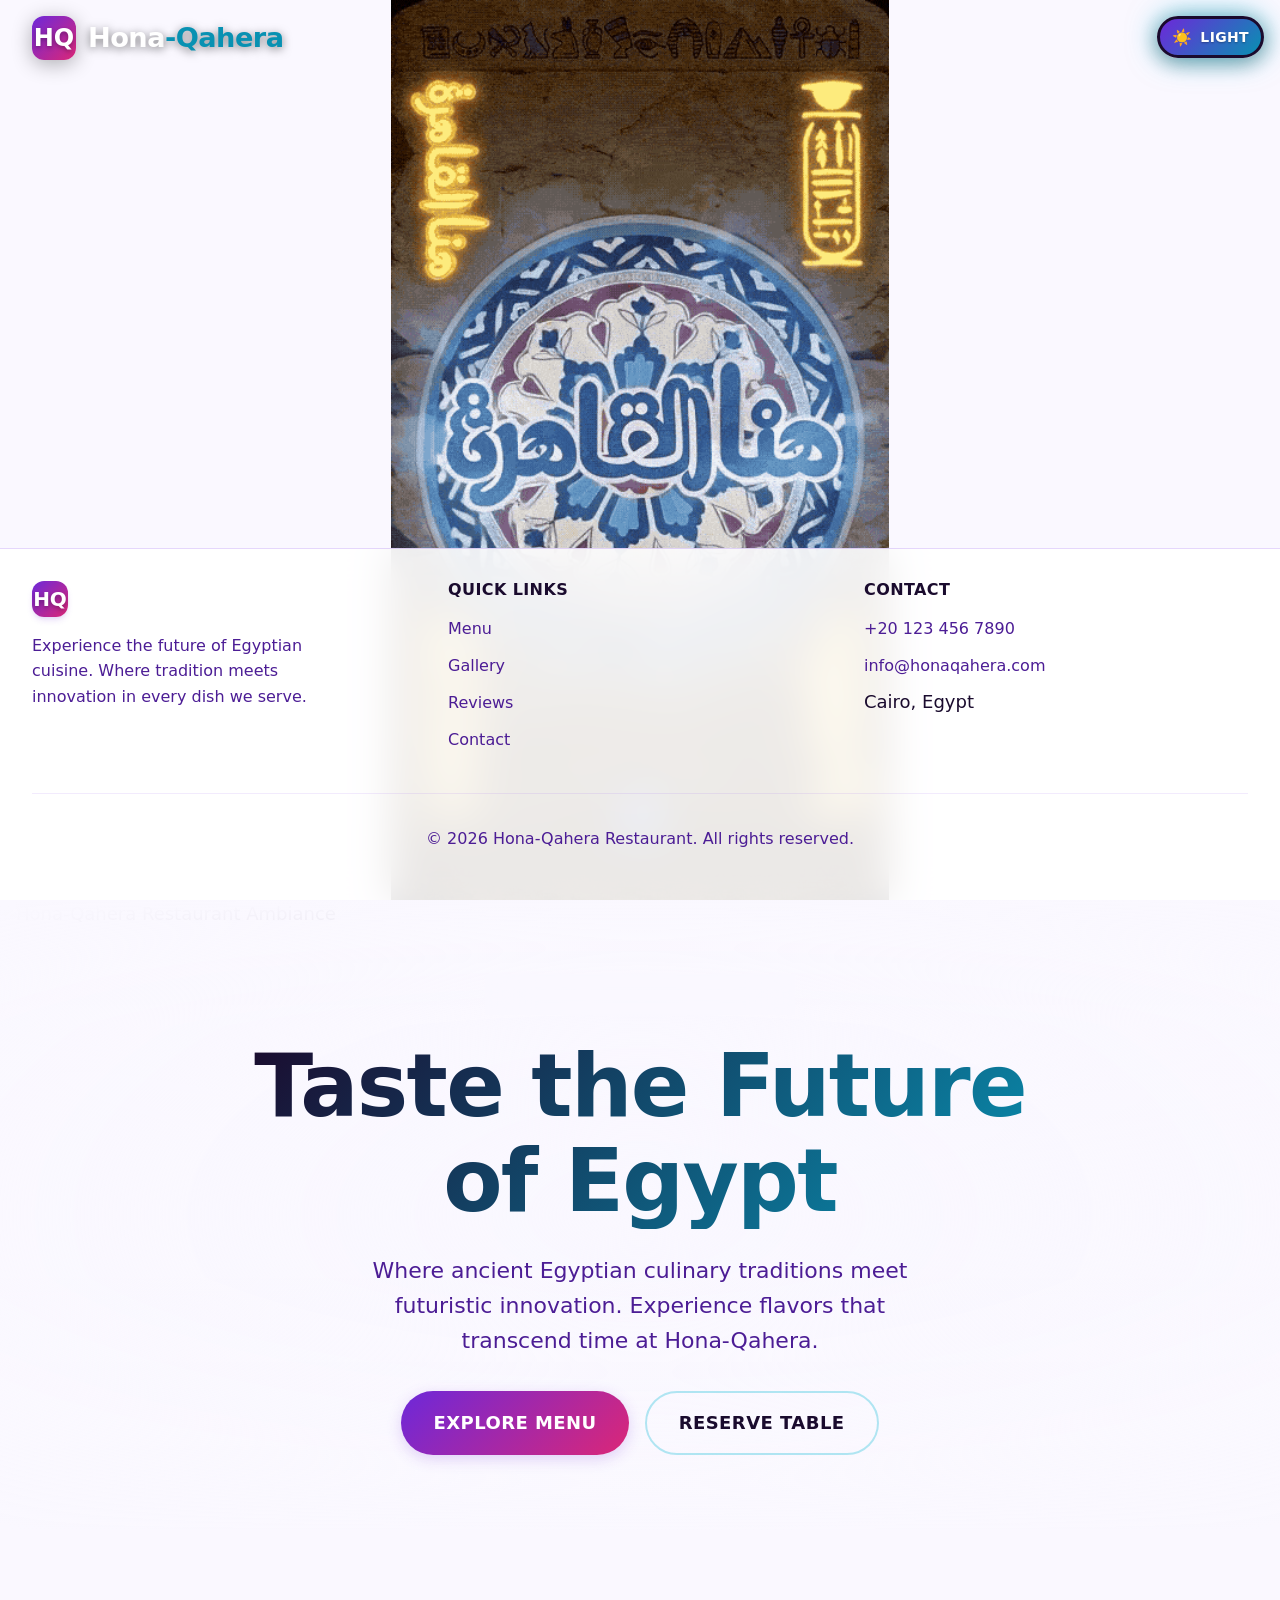
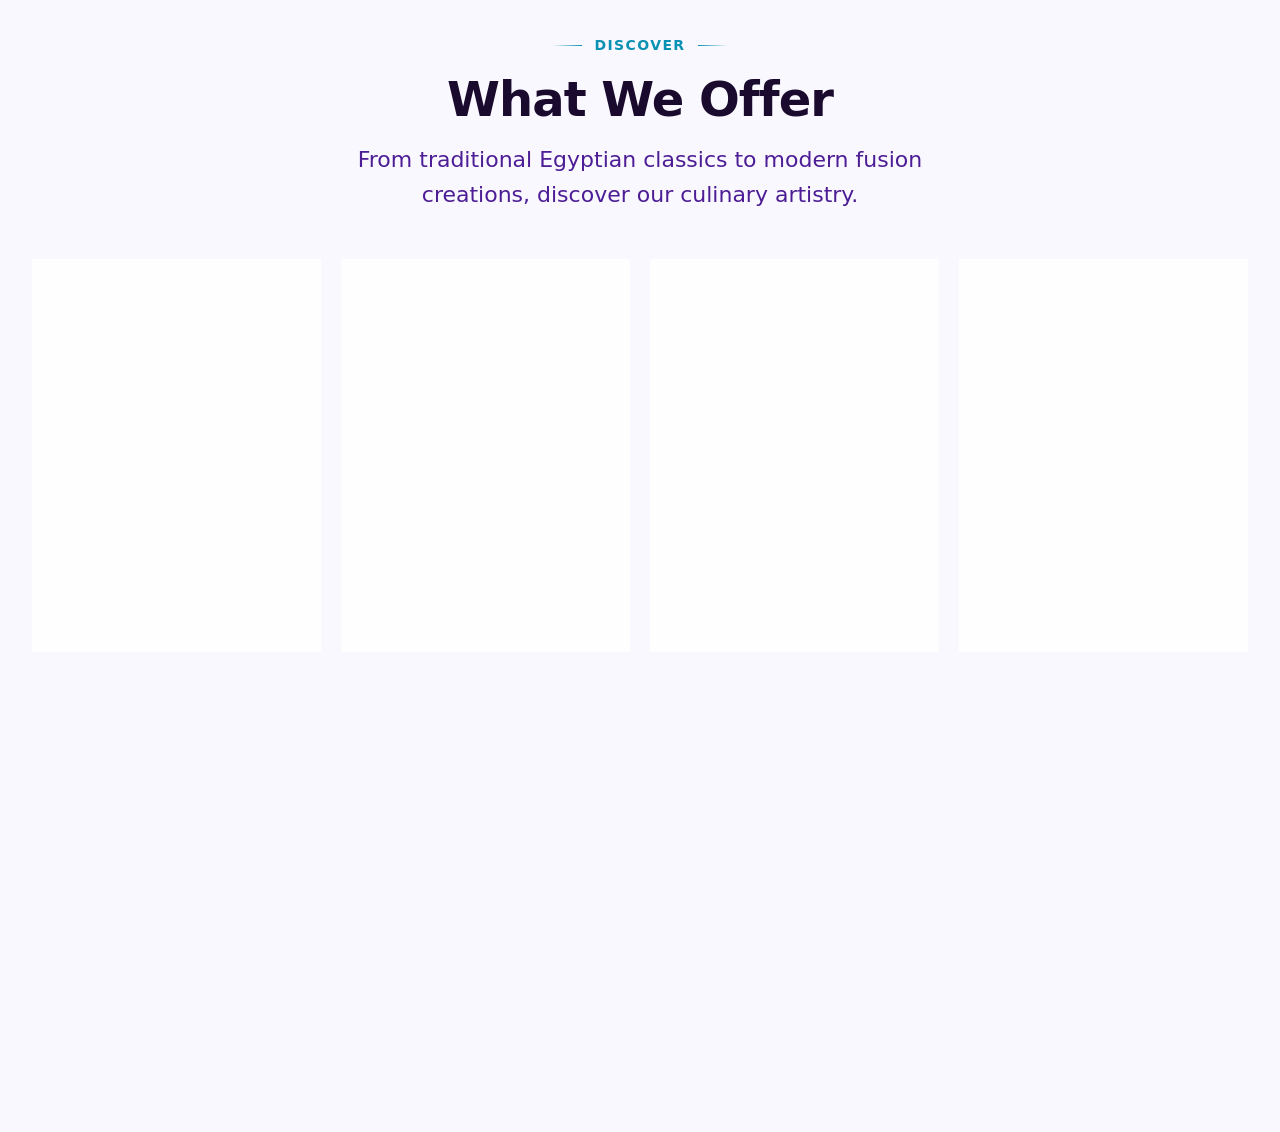
==== commit 91bb9ec4: "Fix homepage GIF centering, revamp scroll indicator, add Rate to footer nav - Fix GIF vertical cente" ====
--- a/here-its-cairo-html/index.html
+++ b/here-its-cairo-html/index.html
@@ -169,6 +169,14 @@
             </span>
             <span>Gallery</span>
         </a>
+        <a href="rate-us.html" class="mobile-nav-item">
+            <span class="mobile-nav-icon">
+                <svg xmlns="http://www.w3.org/2000/svg" viewBox="0 0 24 24" stroke-width="2" stroke-linecap="round" stroke-linejoin="round">
+                    <polygon points="12 2 15.09 8.26 22 9.27 17 14.14 18.18 21.02 12 17.77 5.82 21.02 7 14.14 2 9.27 8.91 8.26 12 2"/>
+                </svg>
+            </span>
+            <span>Rate</span>
+        </a>
         <a href="contact-us.html" class="mobile-nav-item">
             <span class="mobile-nav-icon">
                 <svg xmlns="http://www.w3.org/2000/svg" viewBox="0 0 24 24" stroke-width="2" stroke-linecap="round" stroke-linejoin="round">
@@ -178,13 +186,6 @@
             <span>Contact</span>
         </a>
     </nav>
-
-    <!-- Floating Rate Button -->
-    <a href="rate-us.html" class="floating-rate-btn" aria-label="Rate Us">
-        <svg xmlns="http://www.w3.org/2000/svg" viewBox="0 0 24 24">
-            <path d="M12 2l3.09 6.26L22 9.27l-5 4.87 1.18 6.88L12 17.77l-6.18 3.25L7 14.14 2 9.27l6.91-1.01L12 2z"/>
-        </svg>
-    </a>
 
     <!-- Desktop Footer -->
     <footer class="site-footer">
--- a/here-its-cairo-html/css/styles.css
+++ b/here-its-cairo-html/css/styles.css
@@ -617,74 +617,81 @@
   display: block;
 }
 
-/* Enhanced Scroll Indicator */
+/* Revamped Scroll Indicator - Modern Minimal Design */
 .scroll-indicator {
   position: absolute;
-  bottom: calc(var(--space-12) + env(safe-area-inset-bottom, 0px));
+  bottom: calc(var(--space-16) + env(safe-area-inset-bottom, 0px));
   left: 50%;
   transform: translateX(-50%);
   display: flex;
   flex-direction: column;
   align-items: center;
-  gap: var(--space-3);
+  gap: var(--space-2);
   z-index: 10;
   cursor: pointer;
-  padding: var(--space-4);
-  animation: fadeInUp 1s var(--ease-out) 1s backwards;
+  animation: fadeInUp 1s var(--ease-out) 1.5s backwards;
 }
 
 .scroll-text {
   font-family: var(--font-accent);
-  font-size: var(--text-sm);
-  font-weight: 600;
-  color: white;
+  font-size: 0.7rem;
+  font-weight: 700;
+  color: rgba(255, 255, 255, 0.9);
   text-transform: uppercase;
-  letter-spacing: var(--tracking-widest);
-  text-shadow: 0 2px 20px rgba(0, 0, 0, 0.9), 0 0 40px rgba(124, 58, 237, 0.5);
-  background: rgba(0, 0, 0, 0.4);
-  backdrop-filter: blur(10px);
-  -webkit-backdrop-filter: blur(10px);
-  padding: var(--space-2) var(--space-4);
-  border-radius: 30px;
-  border: 1px solid rgba(255, 255, 255, 0.2);
+  letter-spacing: 0.2em;
+  text-shadow: 0 2px 10px rgba(0, 0, 0, 0.8);
   transition: all var(--duration-normal) var(--ease-out);
 }
 
 .scroll-indicator:hover .scroll-text {
-  background: rgba(124, 58, 237, 0.6);
-  border-color: var(--brand-accent);
-  transform: scale(1.05);
+  color: var(--brand-accent-light);
+  letter-spacing: 0.25em;
 }
 
 .scroll-arrow {
-  width: 50px;
-  height: 50px;
+  width: 40px;
+  height: 40px;
   display: flex;
   align-items: center;
   justify-content: center;
-  background: rgba(255, 255, 255, 0.15);
-  backdrop-filter: blur(15px);
-  -webkit-backdrop-filter: blur(15px);
-  border: 1px solid rgba(255, 255, 255, 0.3);
+  background: linear-gradient(135deg, var(--brand-primary) 0%, var(--brand-accent) 100%);
   border-radius: 50%;
   color: white;
-  animation: scrollBounce 2.5s ease-in-out infinite;
+  box-shadow: 0 4px 20px rgba(124, 58, 237, 0.5), 0 0 40px rgba(6, 182, 212, 0.3);
+  animation: scrollPulse 2s ease-in-out infinite;
   transition: all var(--duration-normal) var(--ease-spring);
 }
 
 .scroll-indicator:hover .scroll-arrow {
-  background: var(--brand-primary);
-  border-color: var(--brand-accent);
-  transform: scale(1.1);
-}
-
-@keyframes scrollBounce {
-  0%, 100% { transform: translateY(0); opacity: 1; }
-  50% { transform: translateY(10px); opacity: 0.7; }
+  transform: scale(1.15);
+  box-shadow: 0 6px 30px rgba(124, 58, 237, 0.7), 0 0 60px rgba(6, 182, 212, 0.5);
+}
+
+.scroll-arrow svg {
+  width: 20px;
+  height: 20px;
+  stroke: white;
+  stroke-width: 2.5;
+  animation: arrowBounce 2s ease-in-out infinite;
+}
+
+@keyframes scrollPulse {
+  0%, 100% { 
+    box-shadow: 0 4px 20px rgba(124, 58, 237, 0.5), 0 0 40px rgba(6, 182, 212, 0.3);
+  }
+  50% { 
+    box-shadow: 0 4px 30px rgba(124, 58, 237, 0.7), 0 0 60px rgba(6, 182, 212, 0.5);
+  }
+}
+
+@keyframes arrowBounce {
+  0%, 100% { transform: translateY(0); }
+  50% { transform: translateY(4px); }
 }
 
 /* Transparent Header when over GIF section */
 .site-header--transparent {
+  position: absolute;
   background: transparent;
   backdrop-filter: none;
   -webkit-backdrop-filter: none;
@@ -1022,9 +1029,9 @@
   backdrop-filter: var(--glass-blur);
   -webkit-backdrop-filter: var(--glass-blur);
   border-top: 1px solid var(--glass-border);
-  padding: var(--space-2) var(--space-4) calc(var(--space-2) + env(safe-area-inset-bottom));
-  display: flex;
-  justify-content: space-around;
+  padding: var(--space-2) var(--space-2) calc(var(--space-2) + env(safe-area-inset-bottom));
+  display: flex;
+  justify-content: space-evenly;
   align-items: center;
 }
 
@@ -1032,15 +1039,16 @@
   display: flex;
   flex-direction: column;
   align-items: center;
-  gap: var(--space-1);
-  padding: var(--space-2) var(--space-3);
+  gap: 2px;
+  padding: var(--space-2);
   color: var(--text-tertiary);
   font-family: var(--font-accent);
-  font-size: var(--text-xs);
+  font-size: 0.65rem;
   font-weight: 500;
   transition: all var(--duration-fast) var(--ease-out);
   border-radius: 12px;
   text-decoration: none;
+  min-width: 48px;
 }
 
 .mobile-nav-item:hover,
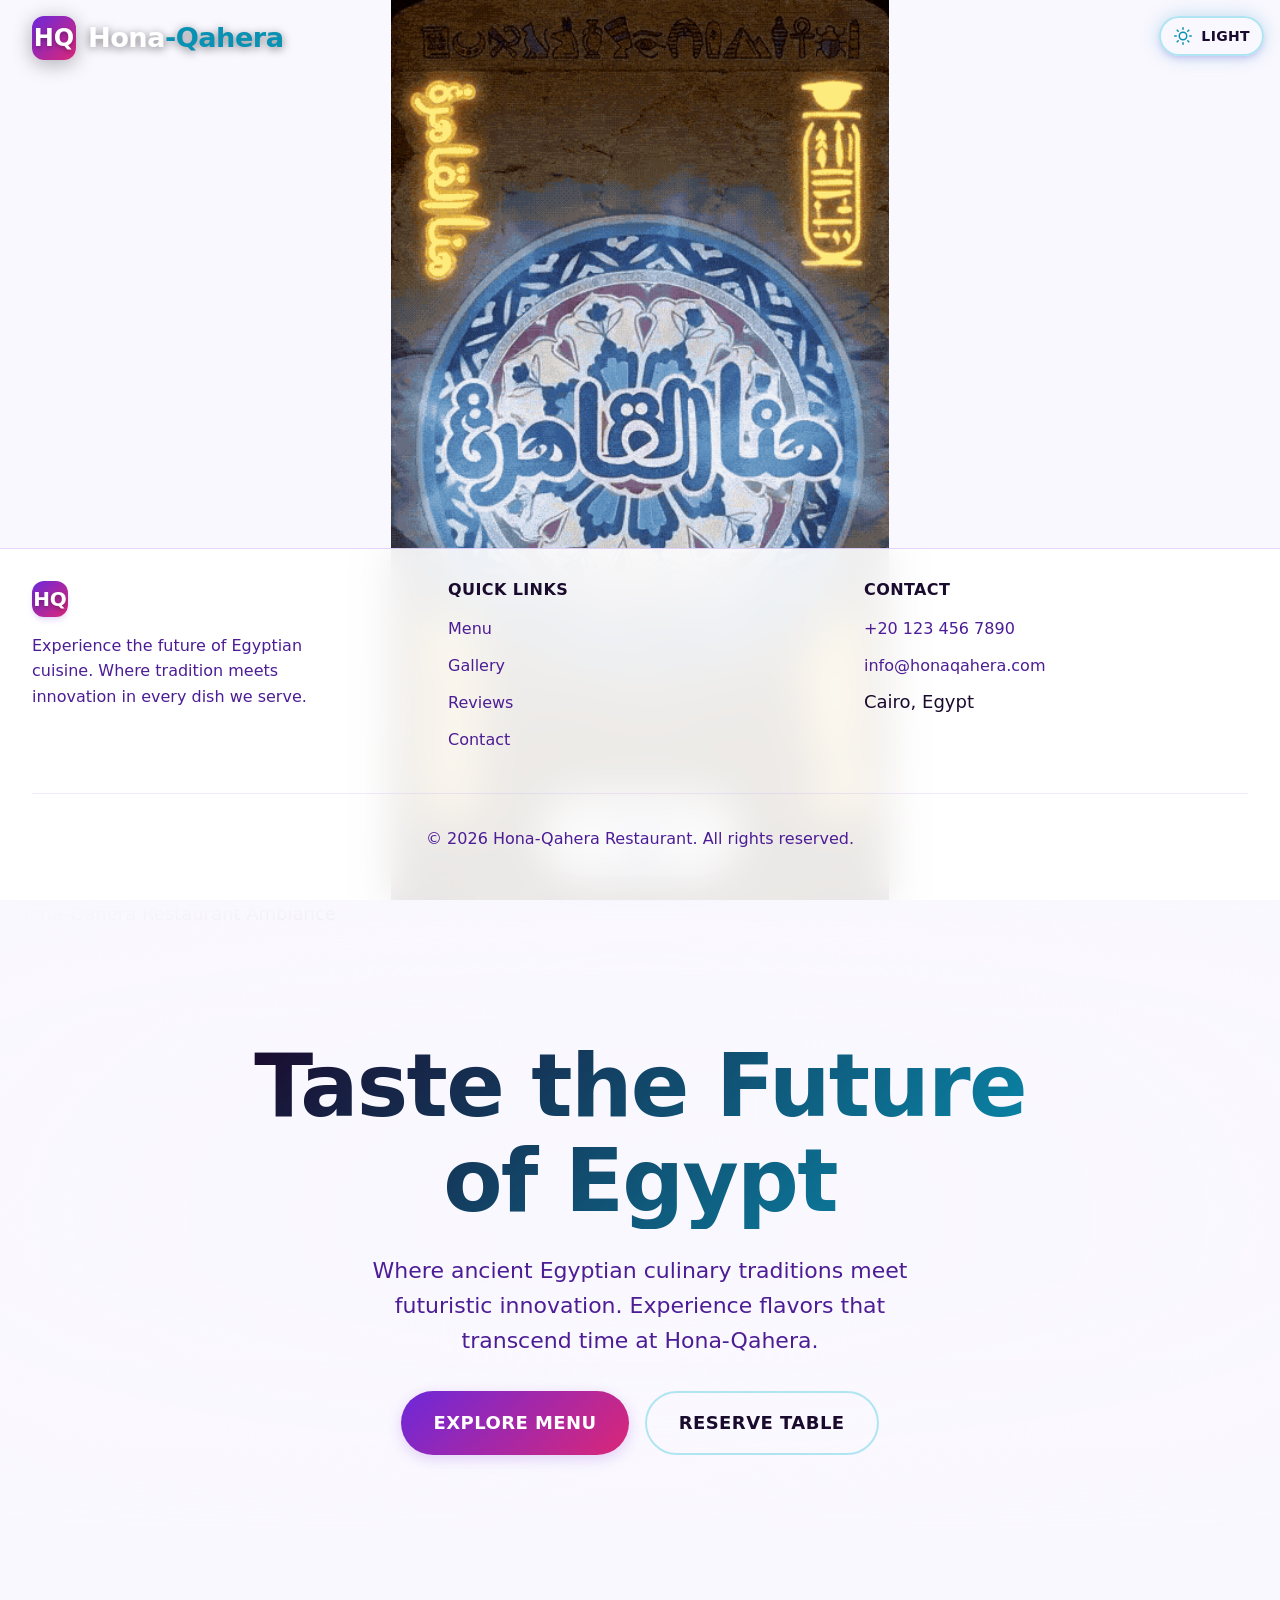
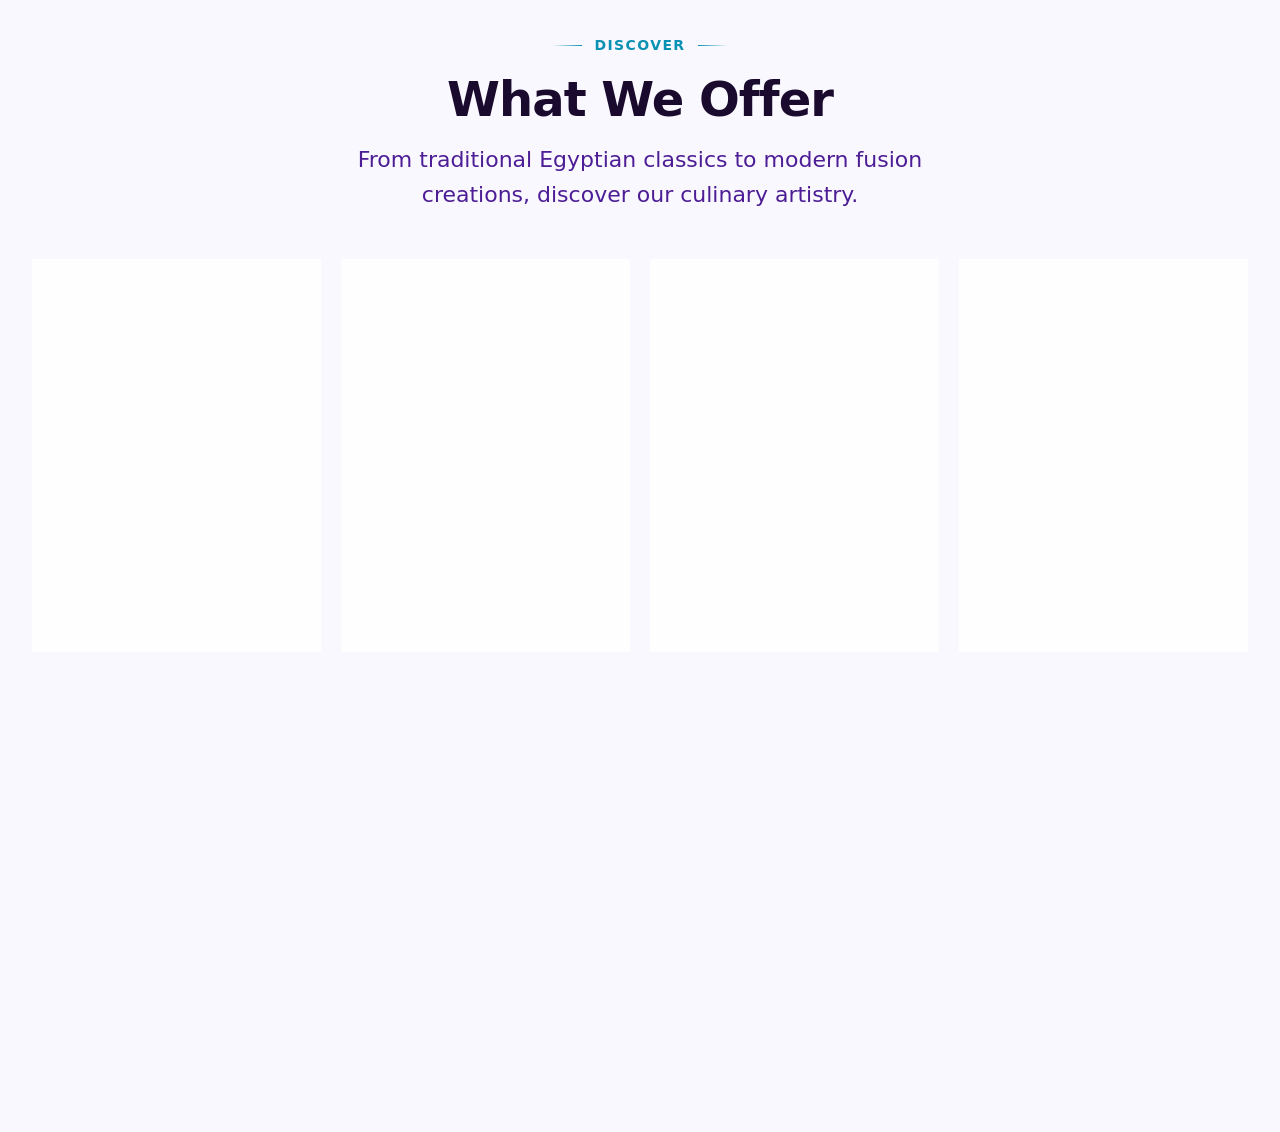
==== commit 6816849d: "Add Google Map to Contact page, reposition scroll indicator, redesign theme toggle with SVG icons" ====
--- a/here-its-cairo-html/index.html
+++ b/here-its-cairo-html/index.html
@@ -12,7 +12,24 @@
 <body>
     <!-- Theme Toggle Button -->
     <button class="theme-toggle" id="themeToggle" aria-label="Toggle theme">
-        <span class="theme-toggle-icon" id="themeIcon">🌙</span>
+        <span class="theme-toggle-icon" id="themeIcon">
+            <!-- Moon Icon (Dark Mode) -->
+            <svg class="moon-icon" viewBox="0 0 24 24" xmlns="http://www.w3.org/2000/svg">
+                <path d="M21 12.79A9 9 0 1 1 11.21 3 7 7 0 0 0 21 12.79z"/>
+            </svg>
+            <!-- Sun Icon (Light Mode) -->
+            <svg class="sun-icon" viewBox="0 0 24 24" xmlns="http://www.w3.org/2000/svg">
+                <circle cx="12" cy="12" r="5"/>
+                <line x1="12" y1="1" x2="12" y2="3"/>
+                <line x1="12" y1="21" x2="12" y2="23"/>
+                <line x1="4.22" y1="4.22" x2="5.64" y2="5.64"/>
+                <line x1="18.36" y1="18.36" x2="19.78" y2="19.78"/>
+                <line x1="1" y1="12" x2="3" y2="12"/>
+                <line x1="21" y1="12" x2="23" y2="12"/>
+                <line x1="4.22" y1="19.78" x2="5.64" y2="18.36"/>
+                <line x1="18.36" y1="5.64" x2="19.78" y2="4.22"/>
+            </svg>
+        </span>
         <span class="theme-toggle-text" id="themeText">Dark</span>
     </button>
 
@@ -243,10 +260,8 @@
         // Update UI based on theme
         function updateThemeUI(theme) {
             if (theme === 'dark') {
-                themeIcon.textContent = '🌙';
                 themeText.textContent = 'Dark';
             } else {
-                themeIcon.textContent = '☀️';
                 themeText.textContent = 'Light';
             }
         }
@@ -264,6 +279,7 @@
             const header = document.querySelector('.site-header');
             const mobileNav = document.querySelector('.mobile-nav');
             const gifSection = document.querySelector('.hero-gif-section');
+            const scrollIndicator = document.querySelector('.scroll-indicator');
             const siteFooter = document.querySelector('.site-footer');
             
             if (!gifSection) return;
@@ -281,6 +297,15 @@
                     header.classList.remove('site-header--transparent');
                     mobileNav.classList.remove('mobile-nav--hidden');
                 }
+                
+                // Hide scroll indicator when scrolled past GIF section
+                if (scrollIndicator) {
+                    if (scrollY > 100) {
+                        scrollIndicator.classList.add('scroll-indicator--hidden');
+                    } else {
+                        scrollIndicator.classList.remove('scroll-indicator--hidden');
+                    }
+                }
             }
             
             // Update on scroll
@@ -290,7 +315,6 @@
             updateHeaderState();
             
             // Smooth scroll for scroll indicator
-            const scrollIndicator = document.querySelector('.scroll-indicator');
             if (scrollIndicator) {
                 scrollIndicator.addEventListener('click', () => {
                     const heroSection = document.querySelector('.hero');
--- a/here-its-cairo-html/css/styles.css
+++ b/here-its-cairo-html/css/styles.css
@@ -317,7 +317,7 @@
 }
 
 /* ═════════════════════════════════════════════════════════════════════════════
-   THEME TOGGLE BUTTON
+   THEME TOGGLE BUTTON - Modern Design
    ═════════════════════════════════════════════════════════════════════════════ */
 
 .theme-toggle {
@@ -329,19 +329,20 @@
   align-items: center;
   gap: var(--space-2);
   padding: var(--space-2) var(--space-3);
-  background: linear-gradient(135deg, var(--brand-primary) 0%, var(--brand-accent) 100%);
-  border: 3px solid var(--text-primary);
+  background: var(--glass-bg);
+  backdrop-filter: var(--glass-blur);
+  -webkit-backdrop-filter: var(--glass-blur);
+  border: 2px solid var(--border-accent);
   border-radius: 50px;
   cursor: pointer;
   transition: all var(--duration-fast) var(--ease-out);
-  box-shadow: 0 0 30px rgba(6, 182, 212, 0.6), 0 4px 20px rgba(0, 0, 0, 0.4);
+  box-shadow: var(--shadow-md), 0 0 20px var(--brand-accent-glow);
 }
 
 .theme-toggle:hover {
-  background: linear-gradient(135deg, var(--brand-accent) 0%, var(--brand-secondary) 100%);
-  border-color: var(--text-primary);
-  box-shadow: 0 0 40px rgba(236, 72, 153, 0.7), 0 6px 25px rgba(0, 0, 0, 0.5);
-  transform: translateY(-2px) scale(1.05);
+  border-color: var(--brand-accent);
+  box-shadow: var(--shadow-lg), 0 0 30px var(--brand-accent-glow);
+  transform: translateY(-2px);
 }
 
 .theme-toggle-icon {
@@ -350,17 +351,47 @@
   display: flex;
   align-items: center;
   justify-content: center;
-  font-size: 1rem;
+  transition: transform var(--duration-normal) var(--ease-spring);
+}
+
+.theme-toggle-icon svg {
+  width: 18px;
+  height: 18px;
+  stroke: var(--brand-accent);
+  fill: none;
+  stroke-width: 2;
+  stroke-linecap: round;
+  stroke-linejoin: round;
+  transition: all var(--duration-normal) var(--ease-out);
+}
+
+.theme-toggle:hover .theme-toggle-icon {
+  transform: rotate(15deg);
+}
+
+.theme-toggle-icon .sun-icon {
+  display: none;
+}
+
+.theme-toggle-icon .moon-icon {
+  display: block;
+}
+
+[data-theme="light"] .theme-toggle-icon .sun-icon {
+  display: block;
+}
+
+[data-theme="light"] .theme-toggle-icon .moon-icon {
+  display: none;
 }
 
 .theme-toggle-text {
   font-family: var(--font-accent);
   font-size: var(--text-xs);
-  font-weight: 700;
-  color: #ffffff;
+  font-weight: 600;
+  color: var(--text-primary);
   letter-spacing: var(--tracking-wide);
   text-transform: uppercase;
-  text-shadow: 0 1px 2px rgba(0, 0, 0, 0.3);
 }
 
 /* ═════════════════════════════════════════════════════════════════════════════
@@ -617,29 +648,35 @@
   display: block;
 }
 
-/* Revamped Scroll Indicator - Modern Minimal Design */
+/* Revamped Scroll Indicator - Fixed at Bottom of Screen */
 .scroll-indicator {
-  position: absolute;
-  bottom: calc(var(--space-16) + env(safe-area-inset-bottom, 0px));
+  position: fixed;
+  bottom: calc(var(--space-6) + env(safe-area-inset-bottom, 0px));
   left: 50%;
   transform: translateX(-50%);
   display: flex;
   flex-direction: column;
   align-items: center;
   gap: var(--space-2);
-  z-index: 10;
+  z-index: 100;
   cursor: pointer;
   animation: fadeInUp 1s var(--ease-out) 1.5s backwards;
+  padding: var(--space-3) var(--space-5);
+  background: var(--glass-bg);
+  backdrop-filter: var(--glass-blur);
+  -webkit-backdrop-filter: var(--glass-blur);
+  border: 1px solid var(--border-accent);
+  border-radius: 50px;
+  box-shadow: var(--shadow-lg), 0 0 30px var(--brand-accent-glow);
 }
 
 .scroll-text {
   font-family: var(--font-accent);
   font-size: 0.7rem;
   font-weight: 700;
-  color: rgba(255, 255, 255, 0.9);
+  color: var(--text-primary);
   text-transform: uppercase;
-  letter-spacing: 0.2em;
-  text-shadow: 0 2px 10px rgba(0, 0, 0, 0.8);
+  letter-spacing: 0.15em;
   transition: all var(--duration-normal) var(--ease-out);
 }
 
@@ -649,27 +686,27 @@
 }
 
 .scroll-arrow {
-  width: 40px;
-  height: 40px;
+  width: 32px;
+  height: 32px;
   display: flex;
   align-items: center;
   justify-content: center;
   background: linear-gradient(135deg, var(--brand-primary) 0%, var(--brand-accent) 100%);
   border-radius: 50%;
   color: white;
-  box-shadow: 0 4px 20px rgba(124, 58, 237, 0.5), 0 0 40px rgba(6, 182, 212, 0.3);
+  box-shadow: 0 2px 10px rgba(124, 58, 237, 0.4);
   animation: scrollPulse 2s ease-in-out infinite;
   transition: all var(--duration-normal) var(--ease-spring);
 }
 
 .scroll-indicator:hover .scroll-arrow {
-  transform: scale(1.15);
-  box-shadow: 0 6px 30px rgba(124, 58, 237, 0.7), 0 0 60px rgba(6, 182, 212, 0.5);
+  transform: scale(1.1);
+  box-shadow: 0 4px 20px rgba(124, 58, 237, 0.6);
 }
 
 .scroll-arrow svg {
-  width: 20px;
-  height: 20px;
+  width: 16px;
+  height: 16px;
   stroke: white;
   stroke-width: 2.5;
   animation: arrowBounce 2s ease-in-out infinite;
@@ -677,16 +714,23 @@
 
 @keyframes scrollPulse {
   0%, 100% { 
-    box-shadow: 0 4px 20px rgba(124, 58, 237, 0.5), 0 0 40px rgba(6, 182, 212, 0.3);
+    box-shadow: 0 2px 10px rgba(124, 58, 237, 0.4);
   }
   50% { 
-    box-shadow: 0 4px 30px rgba(124, 58, 237, 0.7), 0 0 60px rgba(6, 182, 212, 0.5);
+    box-shadow: 0 4px 20px rgba(124, 58, 237, 0.6);
   }
 }
 
 @keyframes arrowBounce {
   0%, 100% { transform: translateY(0); }
-  50% { transform: translateY(4px); }
+  50% { transform: translateY(3px); }
+}
+
+/* Hide scroll indicator when scrolled past GIF section */
+.scroll-indicator--hidden {
+  opacity: 0;
+  pointer-events: none;
+  transform: translateX(-50%) translateY(20px);
 }
 
 /* Transparent Header when over GIF section */
@@ -1330,6 +1374,43 @@
 }
 
 /* ═════════════════════════════════════════════════════════════════════════════
+    GOOGLE MAP SECTION
+    ═════════════════════════════════════════════════════════════════════════════ */
+
+.map-section {
+  margin-top: var(--space-12);
+  text-align: center;
+}
+
+.map-title {
+  font-size: var(--text-2xl);
+  margin-bottom: var(--space-6);
+  color: var(--text-primary);
+}
+
+.map-container {
+  position: relative;
+  width: 100%;
+  height: 300px;
+  border-radius: 20px;
+  overflow: hidden;
+  border: 2px solid var(--border-accent);
+  box-shadow: var(--shadow-lg), var(--shadow-glow);
+}
+
+.map-container iframe {
+  width: 100%;
+  height: 100%;
+  border: none;
+}
+
+@media (min-width: 768px) {
+  .map-container {
+    height: 400px;
+  }
+}
+
+/* ═════════════════════════════════════════════════════════════════════════════
    MENU ITEMS — Detailed Item Cards
    ═════════════════════════════════════════════════════════════════════════════ */
 
